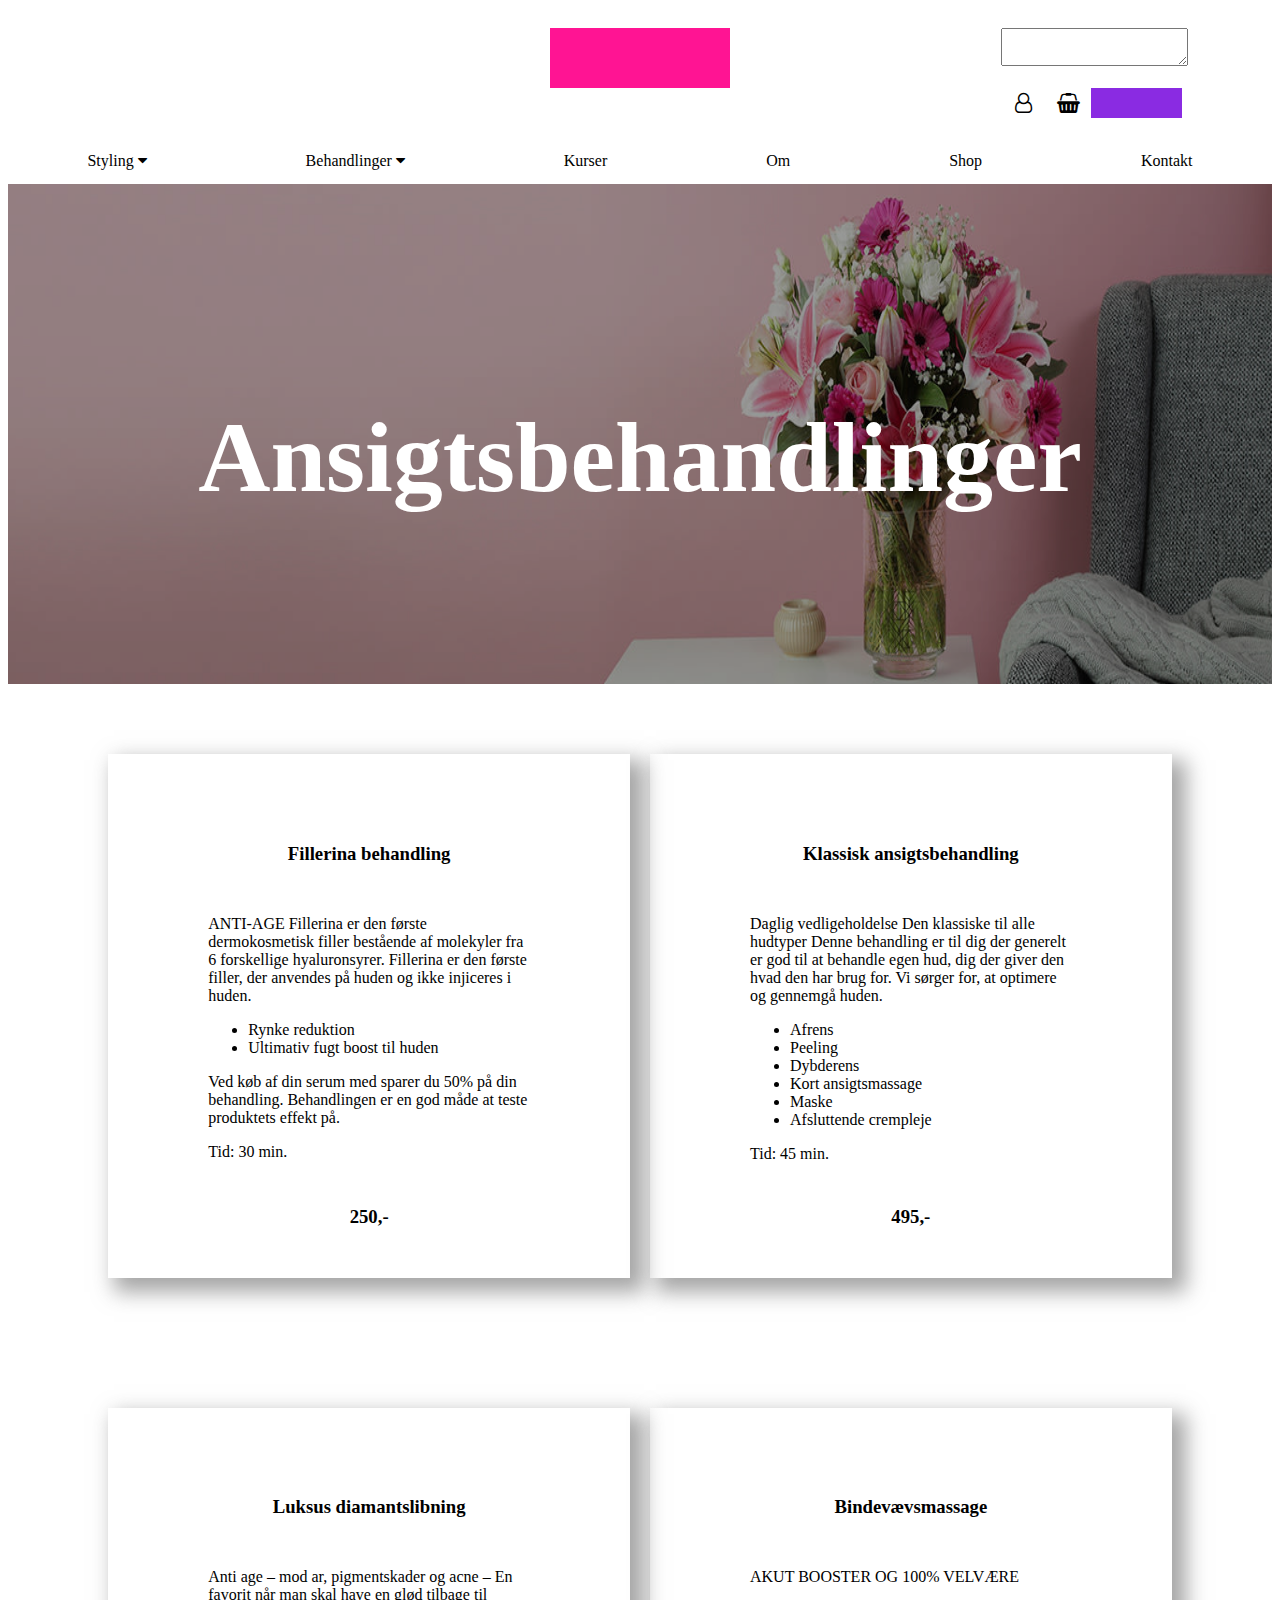
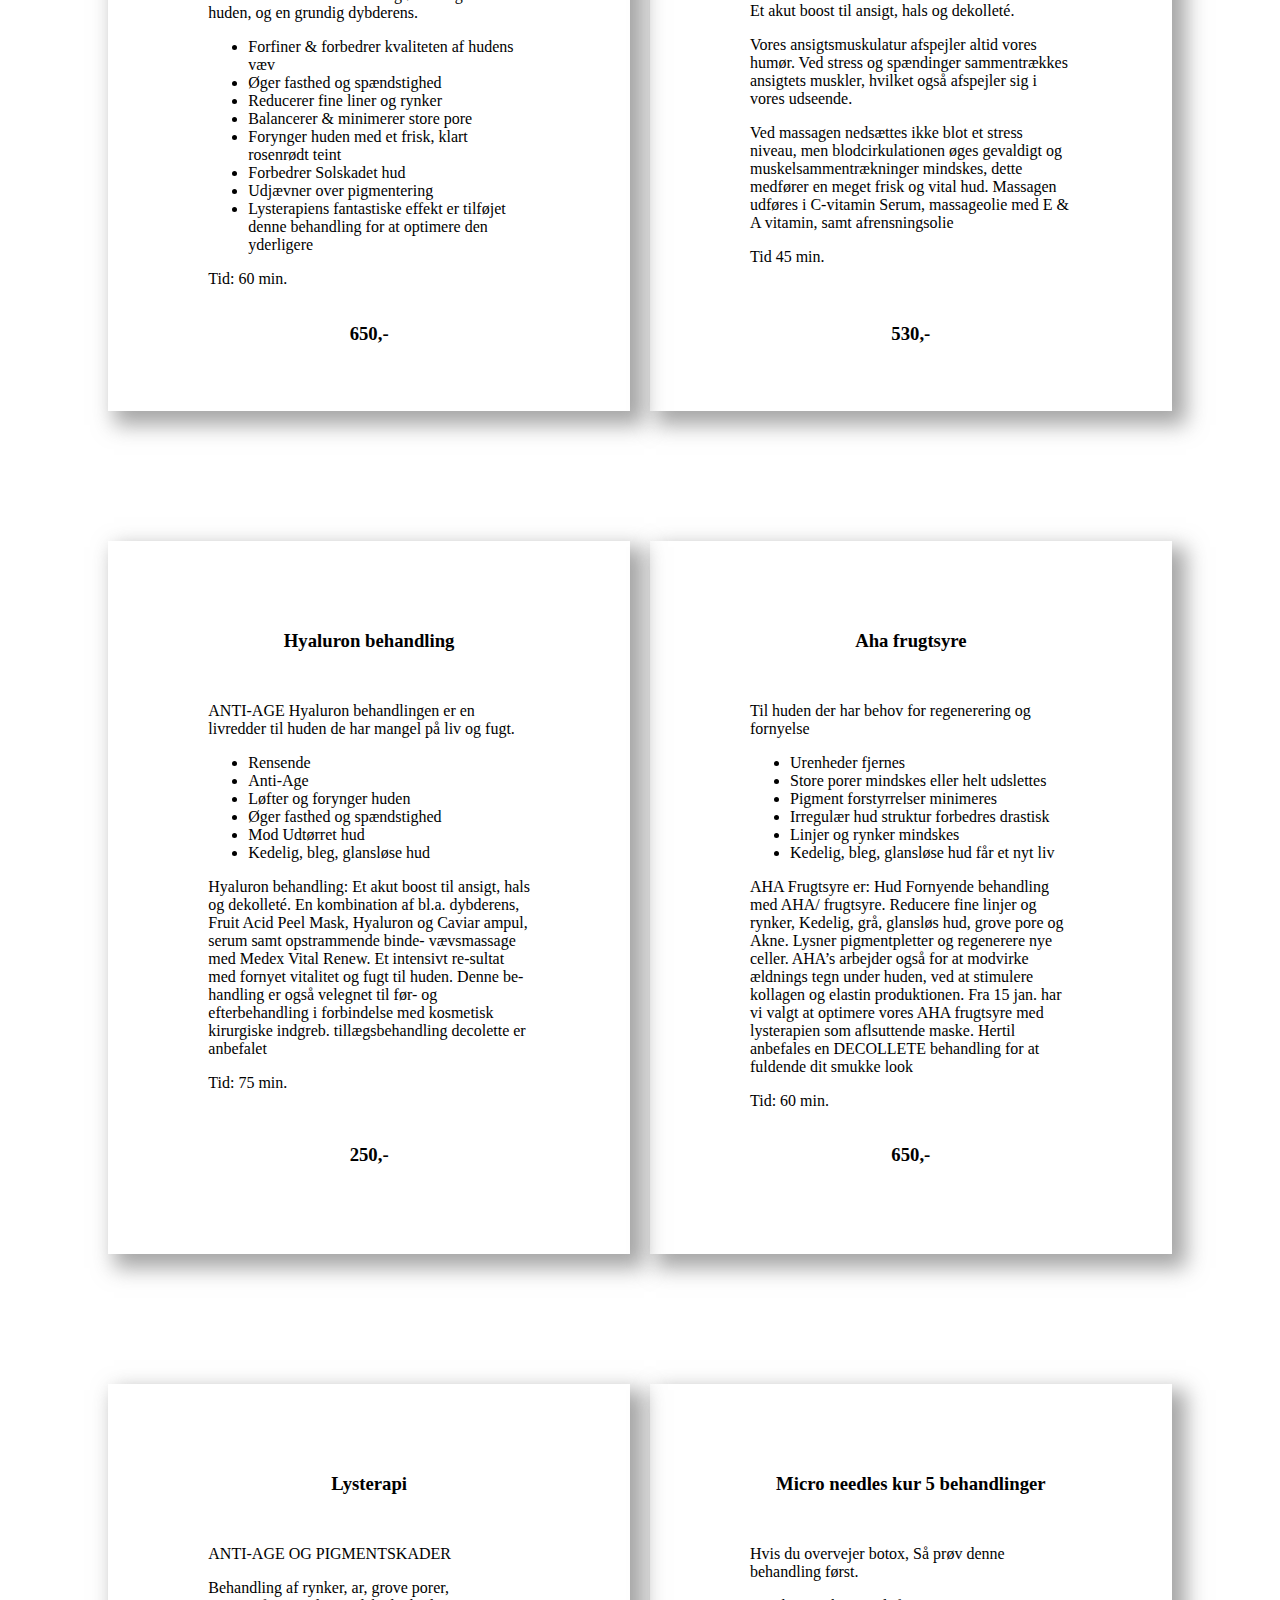
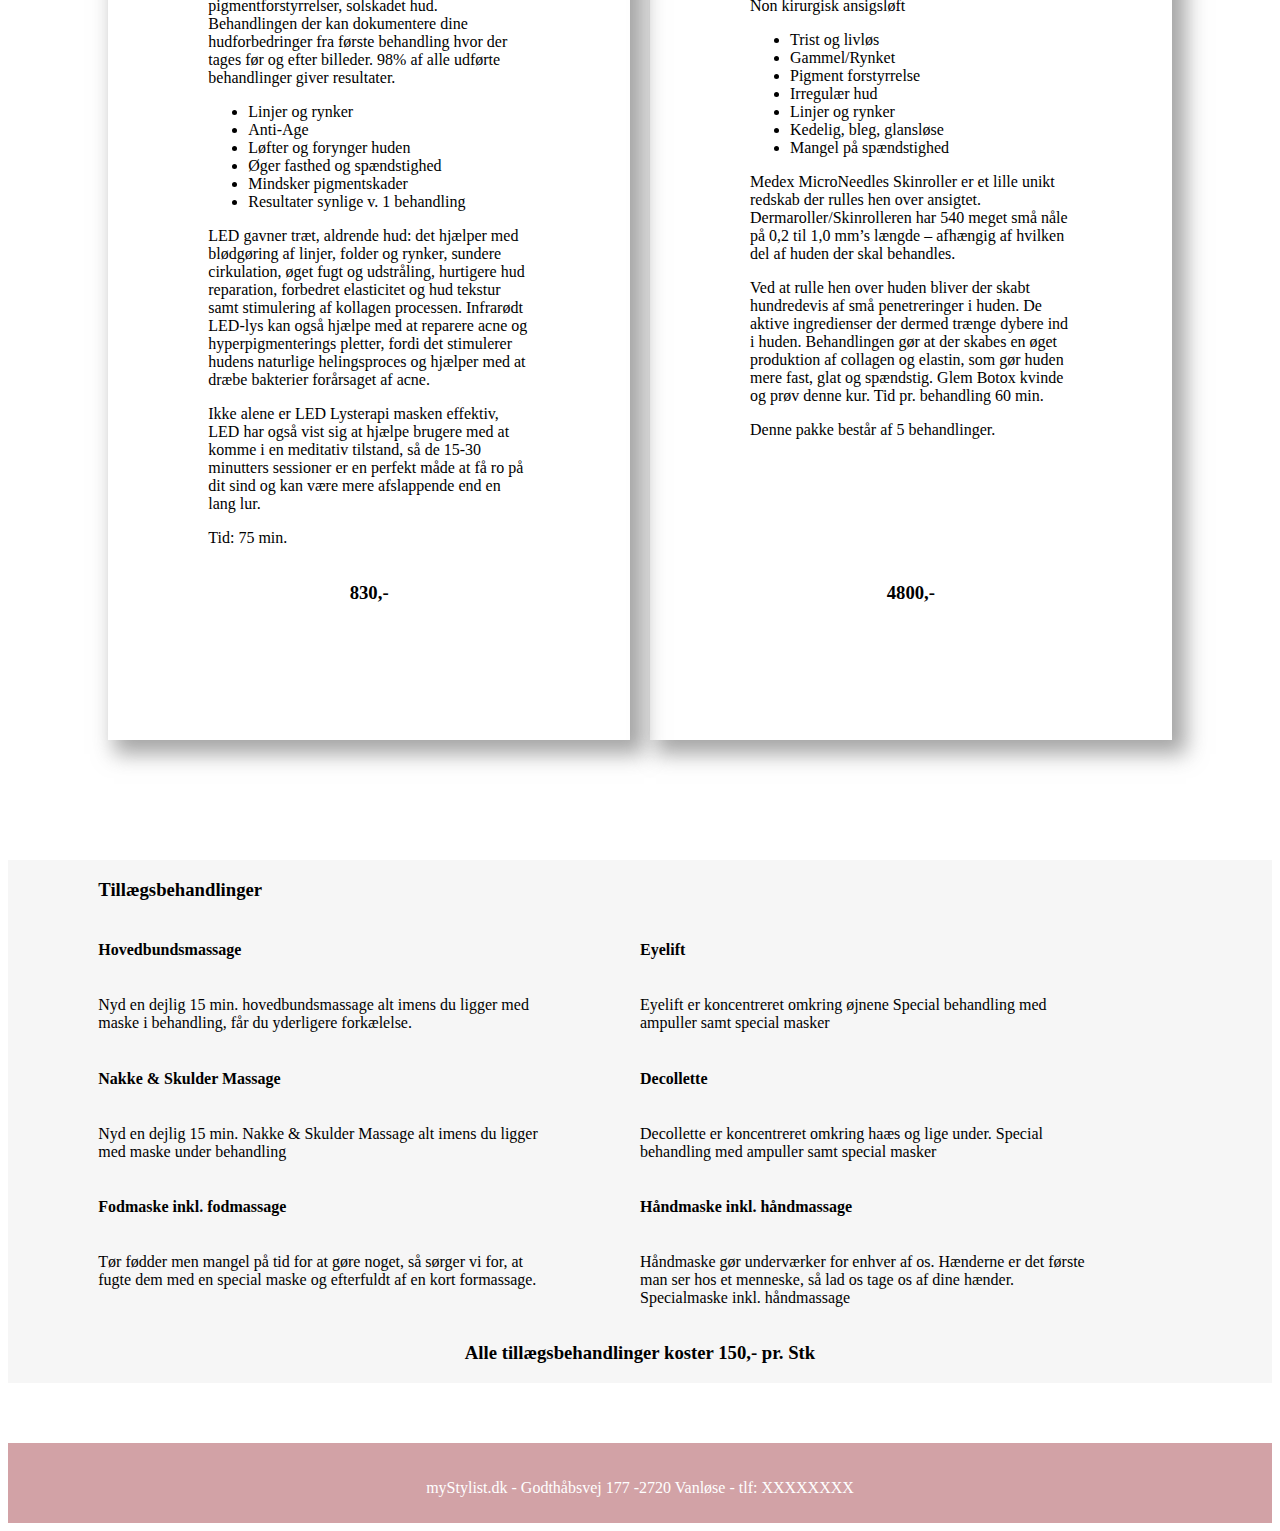
==== ansigtsbehandlinger.html @ b9091094 "tilføjer sider" ====
<!doctype html>
<html>
<head>
<meta charset="UTF-8">
 <meta name="robots" content="noindex nofollow" />
<title>Ansigtsbehandlinger</title>
<link href="styles.css" rel="stylesheet" type="text/css">
<link rel="stylesheet" href="https://cdnjs.cloudflare.com/ajax/libs/font-awesome/4.7.0/css/font-awesome.min.css">
</head>
<body>
<header>
  <section class="logo"> </section>
  <section class="search">
    <textarea> </textarea>
  </section>
  <section class="head-icons">
    <a href="#" class="bruger"> <i class="fa fa-user-o" aria-hidden="true"></i></a>
    <a href="#" class="kurv"><i class="fa fa-shopping-basket" aria-hidden="true"></i> </a>
  </section>
  <section class="book"> </section>
</header>
<nav>
	
  <div class="styling-drop">
    <button class="dropknap1" onclick="styleFunction()">Styling <i class="fa fa-caret-down"></i> </button>
    <div class="indhold" id="styleDropdown"> 
		<a href="#">Bryllupsstyling</a> 
		<a href="#">Styling af hår og makeup</a> 
	 </div>
  </div>
	
  <div class="behandling-drop">
    <button class="dropknap2" onclick="behandlingFunction()">Behandlinger <i class="fa fa-caret-down"></i> </button>
    <div class="indhold" id="behandlingDropdown">
		<a href="#">Ansigtsbehandlinger</a> 
		<a href="#">Skræddersyet hudpleje</a> 
		<a href="#">Manicure & pedicure</a>
		<a href="#">Bryn & vipper</a>
		<a href="#">Voks</a>
		<a href="#">Permanent makeup</a>
		<a href="#">Kropsbehandlinger</a>
	</div>
  </div>
	
  	<a href="#home">Kurser</a> 
	<a href="#news">Om</a> 
	<a href="#news">Shop</a> 
	<a href="#news">Kontakt</a> 

	</nav>


	

  <div class="wrapper">
    <section class=hero>
		<img class="heroimg" src="billeder/random.jpg" alt="Bryllupsbillede">
		<article class="overlay"></article>
		<aricle class="herotxt" >
			<h1> Ansigtsbehandlinger</h1>
		</aricle>
	</section>
	
	
	<section class="pakkeA">
		<article class="pakkebeskrivelser">
		<h3>Fillerina behandling</h3>
			<p>ANTI-AGE
				Fillerina er den første dermokosmetisk filler 
				bestående af molekyler fra 6 forskellige 
				hyaluronsyrer. Fillerina er den første filler, 
				der anvendes på huden og ikke injiceres i 
				huden.
		</p>
		<ul> 

				<li>Rynke reduktion</li>
				<li>Ultimativ fugt boost til huden</li>
		</ul>
		<p>
				Ved køb af din serum med sparer du 50% på 
				din behandling. Behandlingen er en god 
				måde at teste produktets effekt på.

		</p>
		
		<p>Tid: 30 min. </p>
		</article>
		<article class="pakkepris">
			<h3>250,-</h3>
		</article>
	</section>
		<section class="pakkeB">
		<article class="pakkebeskrivelser">
				<h3>Klassisk ansigtsbehandling</h3>
				<p>Daglig vedligeholdelse
				Den klassiske til alle hudtyper
				Denne behandling er til dig der generelt er god til at behandle egen hud, dig der giver den hvad den har brug for. Vi sørger for, at optimere og gennemgå huden. 
			</p>
			<ul> 
				<li>Afrens </li>
				<li>Peeling</li>
				<li>Dybderens</li>
				<li>Kort ansigtsmassage</li>
				<li>Maske</li>
				<li>Afsluttende crempleje</li>
			</ul>
		  <p>Tid: 45 min. </p>

	  	</article>
		<article class="pakkepris">
			<h3>495,-</h3>
		</article>
	</section>
	  
	  
	 <section class="pakkeA">
		<article class="pakkebeskrivelser">
		<h3>Luksus diamantslibning</h3>
			<p>Anti age – mod ar, pigmentskader og acne – 
			En favorit når man skal have en glød tilbage 
			til huden, og en grundig dybderens. 
		</p>
			<ul> 
				<li> Forfiner & forbedrer kvaliteten af hudens 
				væv </li>
				<li>Øger fasthed og spændstighed</li>
				<li> Reducerer fine liner og rynker</li>
				<li>Balancerer & minimerer store pore</li>
				<li> Forynger huden med et frisk, klart 
				rosenrødt teint</li>
				<li>Forbedrer Solskadet hud</li>
				<li>Udjævner over pigmentering</li>
				<li> Lysterapiens fantastiske effekt er tilføjet 
					denne behandling for at optimere den 
					yderligere</li>
			</ul>

		<p>Tid: 60 min. </p>
		</article>
		<article class="pakkepris">
			<h3>650,-</h3>
		</article>
	
	  </section>
	  
		<section class="pakkeB">
		<article class="pakkebeskrivelser">
				<h3>Bindevævsmassage</h3>
				<p>AKUT BOOSTER OG 100% VELVÆRE 
				</p>
				<p>
				Et akut boost til ansigt, hals og dekolleté.
				</p>
				<p>
				Vores ansigtsmuskulatur afspejler altid vores humør. Ved stress og spændinger sammentrækkes ansigtets muskler, hvilket også afspejler sig i vores udseende.
			</p>
			<p>Ved massagen nedsættes ikke blot et stress niveau, men blodcirkulationen øges gevaldigt og muskelsammentrækninger mindskes, dette medfører en meget frisk og vital hud. Massagen udføres i C-vitamin Serum, massageolie med E & A vitamin, samt afrensningsolie
				</p>
				<p> Tid 45 min. </p>

	  	</article>
		<article class="pakkepris">
			<h3>530,-</h3>
		</article>
	</section>
	  
	  
	  
	   <section class="pakkeA">
		<article class="pakkebeskrivelser">
		<h3>Hyaluron behandling</h3>
			<p>ANTI-AGE 
Hyaluron behandlingen er en livredder til 
huden de har mangel på liv og fugt.
		</p>
			
				<ul> 
				<li>Rensende </li>
				<li>Anti-Age</li>
				<li>Løfter og forynger huden</li>
				<li>Øger fasthed og spændstighed</li>
				<li>Mod Udtørret hud</li>
				<li>Kedelig, bleg, glansløse hud</li>
			</ul>
			
			
				<p>
				Hyaluron behandling:
				Et akut boost til ansigt, hals og dekolleté. 
				En kombination af bl.a. dybderens, Fruit 
				Acid Peel Mask, Hyaluron og Caviar ampul, 
				serum samt opstrammende binde-
				vævsmassage med Medex Vital Renew. Et 
				intensivt re-sultat med fornyet vitalitet og 
				fugt til huden. Denne be-handling er også 
				velegnet til før- og efterbehandling i 
				forbindelse med kosmetisk kirurgiske 
				indgreb. tillægsbehandling decolette er 
				anbefalet</p>

		<p>Tid: 75 min. </p>
		</article>
		<article class="pakkepris">
			<h3>250,-</h3>
		</article>
	  </section>
	  
	  
	  <section class="pakkeB">
		<article class="pakkebeskrivelser">
		<h3>Aha frugtsyre</h3>
			<p>Til huden der har behov for regenerering og 
fornyelse
		</p>
			
				<ul> 
				<li> Urenheder fjernes </li>
				<li>Store porer mindskes eller helt udslettes</li>
				<li>Pigment forstyrrelser minimeres</li>
				<li>Irregulær hud struktur forbedres drastisk</li>
				<li>Linjer og rynker mindskes</li>
				<li>Kedelig, bleg, glansløse hud får et nyt liv</li>
			</ul>
			
			
				<p>
				AHA Frugtsyre er:
				Hud Fornyende behandling med AHA/
				frugtsyre. Reducere fine linjer og rynker, 
				Kedelig, grå, glansløs hud, grove pore og 
				Akne. Lysner pigmentpletter og regenerere 
				nye celler. AHA’s arbejder også for at 
				modvirke ældnings tegn under huden, ved at 
				stimulere kollagen og elastin produktionen. 
				Fra 15 jan. har vi valgt at optimere vores 
				AHA frugtsyre med lysterapien som 
				aflsuttende maske.
				Hertil anbefales en DECOLLETE 
				behandling for at fuldende dit smukke look</p>

		<p>Tid: 60 min. </p>
		</article>
		<article class="pakkepris">
			<h3>650,-</h3>
		</article>
	  </section>
	
		  
	  
	   <section class="pakkeA">
		<article class="pakkebeskrivelser">
		<h3>Lysterapi</h3>
			<p>ANTI-AGE OG PIGMENTSKADER</p>
			<p>
			
				Behandling af rynker, ar, grove porer, 
				pigmentforstyrrelser, solskadet hud. 
				Behandlingen der kan dokumentere dine 
				hudforbedringer fra første behandling hvor 
				der tages før og efter billeder.
				98% af alle udførte behandlinger giver 
				resultater.
						</p>
			
				<ul> 
				<li>Linjer og rynker </li>
				<li>Anti-Age</li>
				<li>Løfter og forynger huden</li>
				<li>Øger fasthed og spændstighed</li>
				<li>Mindsker pigmentskader</li>
				<li>Resultater synlige v. 1 behandling</li>
			</ul>
			
			
				<p>

				LED gavner træt, aldrende hud: det hjælper 
				med blødgøring af linjer, folder
				og rynker, sundere cirkulation, øget fugt og 
				udstråling, hurtigere hud
				reparation, forbedret elasticitet og hud 
				tekstur samt stimulering af kollagen
				processen. Infrarødt LED-lys kan også 
				hjælpe med at reparere acne og
				hyperpigmenterings pletter, fordi det 
				stimulerer hudens naturlige helingsproces
				og hjælper med at dræbe bakterier 
				forårsaget af acne.</p>
			
				<p>
				Ikke alene er LED Lysterapi masken 
				effektiv, LED har 
				også vist sig at hjælpe brugere med at
				komme i en meditativ tilstand, så de 15-30 
				minutters sessioner er en perfekt
				måde at få ro på dit sind og kan være mere 
				afslappende end en lang lur.
								</p>

		<p>Tid: 75 min. </p>
		</article>
		<article class="pakkepris">
			<h3>830,-</h3>
		</article>
	  </section>
	  
	  
	  <section class="pakkeB">
		<article class="pakkebeskrivelser">
		<h3>Micro needles kur 5 behandlinger</h3>
			<p>Hvis du overvejer botox, Så prøv denne behandling først. </p>
			<p>Non kirurgisk ansigsløft
		</p>
			
				<ul> 
				<li> Trist og livløs</li>
				<li>Gammel/Rynket</li>
				<li>Pigment forstyrrelse</li>
				<li>Irregulær hud</li>
				<li>Linjer og rynker</li>
				<li>Kedelig, bleg, glansløse</li>
				<li>Mangel på spændstighed</li>
			</ul>
			
			
				<p>
				Medex MicroNeedles Skinroller er et lille 
				unikt redskab der rulles hen over ansigtet. 
				Dermaroller/Skinrolleren har 540 meget 
				små nåle på 0,2 til 1,0 mm’s længde – 
				afhængig af hvilken del af huden der skal 
				behandles.</p>
			
			<p>
				Ved at rulle hen over huden bliver der skabt 
				hundredevis af små penetreringer i huden. 
				De aktive ingredienser der dermed trænge 
				dybere ind i huden. Behandlingen gør at der 
				skabes en øget produktion af collagen og 
				elastin, som gør huden mere fast, glat og 
				spændstig. Glem Botox kvinde og prøv 
				denne kur. Tid pr. behandling 60 min.

				 </p>

			<p>Denne pakke består af 5 behandlinger. </p>
			</article>
			<article class="pakkepris">
				<h3>4800,-</h3>
			</article>
		  </section>

	 
	  
	  
	  <section class="priser">
    	<h3 class="rakke1">Tillægsbehandlinger</h3>
    	  
    	<h4 class="rakke1">Hovedbundsmassage</h4> 
     	<h4 class="rakke3">Eyelift</h4> 
		
     	<p class="rakke1">Nyd en dejlig 15 min. hovedbundsmassage alt imens du ligger med maske i behandling, får du yderligere forkælelse.</p>    
    	<p class="rakke3">Eyelift er koncentreret omkring øjnene Special behandling med ampuller samt special masker</p> 
		<h4 class="rakke1">Nakke & Skulder Massage</h4> 
		<h4 class="rakke3">Decollette</h4> 
		
		<p class="rakke1">Nyd en dejlig 15 min. Nakke & Skulder Massage alt imens du ligger med maske under behandling</p> 
		<p class="rakke3">Decollette er koncentreret omkring haæs og lige under. Special behandling med ampuller samt special masker</p> 
		<h4 class="rakke1">Fodmaske inkl. fodmassage</h4> 
		<h4 class="rakke3">Håndmaske inkl. håndmassage</h4> 
		 	  <p class="rakke1">Tør fødder men mangel på tid for at gøre noget, så sørger vi for, at fugte dem med en special maske og efterfuldt af en kort formassage.</p> 
		  <p class="rakke3">Håndmaske gør underværker for enhver af os. Hænderne er det første man ser hos et menneske, så lad os tage os af dine hænder. Specialmaske inkl. håndmassage</p> 
		  
		  <h3 class="info">Alle tillægsbehandlinger koster 150,- pr. Stk </h3>
		
	  </section>
	  
	  
	
	</div>
<footer>
  <p> myStylist.dk - Godthåbsvej 177 -2720 Vanløse - tlf: XXXXXXXX</p>
</footer>
<script type="text/javascript" src="script.js"></script>
</body>
</html>
---- styles.css ----
@charset "UTF-8";
/* CSS Document */

* {
	font-family:Baskerville, "Palatino Linotype", Palatino, "Century Schoolbook L", "Times New Roman", "serif"
}

header {
	display: grid;
	grid-template-columns: repeat(14, [col-start] 1fr);
	padding-bottom: 20px;
	padding-top: 20px;
}

.logo {
	background-color: deeppink;
	height: 60px;
	grid-column: 7 / span 2;
}
.search {
	grid-column: 12 / span 2;
}

.search textarea {
	width:100%
}

.head-icons {
	grid-column: 12 / span 1;
	display: grid;
	grid-template-columns: repeat(2, [col-start] 1fr);
	align-items: center;
}

.bruger {
	font-size: 20px;
	text-align: center;
	grid-column: col-start / span 1;
	color: black;
	

}
.kurv {
	
	font-size: 20px;
	text-align: center;
	grid-column: 2 / span 1;
	color: black;
}

.book {
	background-color: blueviolet;
	height: 30px;
	grid-column: 13 / span 1;
}







* {font-family:Baskerville, "Palatino Linotype", Palatino, "Century Schoolbook L", "Times New Roman", "serif"}

nav {
  overflow: hidden;
  display:flex;
  justify-content: space-around;
}

nav a {
  float: left;
  font-size: 16px;
  color: black;
  text-align: center;
  padding: 14px 16px;
  text-decoration: none;
}

.styling-drop, .behandling-drop {
  float: left;
  overflow: hidden;
}

.styling-drop .dropknap1, .behandling-drop .dropknap2 {
  cursor: pointer;
  font-size: 16px;  
  border: none;
  outline: none;
  color: black;
  padding: 14px 16px;
  background-color: white;
  margin: 0;
}

nav a:hover, .styling-drop:hover .dropknap1, .dropknap1:focus, .behandling-drop:hover .dropknap2, .dropknap2:focus {
  background-color: #D2A2A6;
}

.indhold  {
  display: none;
  position: absolute;
  background-color: #f9f9f9;
  min-width: 160px;
  box-shadow: 0px 8px 16px 0px rgba(0,0,0,0.2);
  z-index: 1;
}

.indhold a {
  float: none;
  color: black;
  padding: 12px 16px;
  text-decoration: none;
  display: block;
  text-align: left;
}

.indhold a:hover, {
  background-color: #D2A2A6;
}

.visboks {
  display: block;
}









footer {
	text-align: center;
	color: white;
	background-color: #D2A2A6;
	height: 60px;
	padding-top:20px;
}




.wrapper {
	display: grid;
	grid-template-columns: repeat(14, [col-start] 1fr);
	
}
.hero {
	background-color: darkmagenta;
	height: 500px;
	grid-column: col-start / span 14;
}


.kurserknap {
	text-decoration: none;
	color:white;
	background-color:rgba(255,255,255,0.40);
	border-radius: 40px;
	padding: 10px;
	font-size: 20px;

}

.covidbox {
	background-color: #F6F6F6;
	grid-column: col-start / span 7;
	display: grid;
	grid-template-columns: repeat(7, [col-start] 1fr);
	padding-bottom: 50px;
}
.covidbox h2 {
text-align: center;
grid-column: 2 / span 5;
}

.covidbox p {
text-align: center;
grid-column: 2 / span 5;
}

.covidbillede {
	background-color: darkmagenta;
	height: 550px;
	grid-column: 2 / span 5;
	
	
}

.volkommenbox {
	background-color: #F6F6F6;
	grid-column: 8 / span 7;
	display: grid;
	grid-template-columns: repeat(7, [col-start] 1fr);
	padding-bottom: 50px;
}
.volkommenbox h2 {
text-align: center;
grid-column: 2 / span 5;
}

.volkommenbox p {
text-align: center;
grid-column: 2 / span 5;
}

.volkommenbillede {
	background-color: darkmagenta;
	height: 550px;
	grid-column: 2 / span 5;
	
	
}

.reviews{
	
	grid-column: col-start / span 14;
	display: grid;
	grid-template-columns: repeat(14, [col-start] 1fr);
	padding-bottom: 50px;
	text-align: center;
}
.reviews h2 {
	text-align: center;
	grid-column: col-start / span 14;
}

.review-1 {
	grid-column: 2 / span 3;
	padding-left: 40px;
	padding-right: 40px;
	background-color: #F6F6F6;
	margin: 3px;
}
.review-2 {
	grid-column: 5 / span 3;
	padding-left: 40px;
	padding-right: 40px;
	background-color: #F6F6F6;
	margin: 3px;
}.review-3 {
	grid-column: 8 / span 3;
	padding-left: 40px;
	padding-right: 40px;
	background-color: #F6F6F6;
	margin: 3px;
}.review-4 {
	grid-column: 11 / span 3;
	padding-left: 40px;
	padding-right: 40px;
	background-color: #F6F6F6;
	margin: 3px;
}





/* bryllup------------------------------------------- */

.hero {
  position: relative;
  text-align: center;
  color: white;
}

.heroimg {
	width: 100%;
	height: 500px;
}

.herotxt {
  position: absolute;
  top: 50%;
  left: 50%;
  transform: translate(-50%, -50%);
	font-size: 50px;
}

.herotxt h1 {
	margin-bottom: 20px;
}

.overlay {
	background-color: black;
	position: absolute;
	height: 500px;
	width: 100%;
	 top: 50%;
  left: 50%;
  transform: translate(-50%, -50%);
	opacity: 40%;
	
}

.pakke1 ul, .pakke2 ul, .pakke3 ul {
	list-style: none;
	padding-left:0px;;
}


.uncheck {
	opacity: 40%;
}

.pakke1 h3, .pakke2 h3, .pakke3 h3 {
	text-align: center;
}

.pakke1, .pakke2, .pakke3 {
	margin: 70px 10px 60px 10px;
	box-shadow: 10px 10px 20px 4px rgba(112,112,112,0.63);
	padding: 20px 40px 60px 40px;
}

.pakke1 {
	grid-column: 2 / span 4;
	
}
.pakke2 {
	grid-column: 6 / span 4;
	
}

.pakke3 {
	grid-column: 10 / span 4;
	
}

.info {
	grid-column: col-start / span 14;
	text-align: center;
}

.priser {
	grid-column: col-start / span 14;
	display: grid;
	grid-template-columns: repeat(14, [col-start] 1fr);
	background-color: #F6F6F6;
	margin: 60px 0 60px 0 ;
	
}

.rakke1 {
	grid-column: 2 / span 5;
}
.rakke2 {
	grid-column: 7 / span 1;
}

.rakke3 {
	grid-column: 8 / span 5;
}
.rakke4 {
	grid-column: 13 / span 1;
}

.prisinfo {
	text-align: center;
}


.pakkeA {
	grid-column: 2 / span 6;}

.pakkeA, .pakkeB{ 
	
	padding: 70px 100px 0px 100px;
	box-shadow: 10px 10px 20px 4px rgba(112,112,112,0.63);
	margin: 70px 10px 60px 10px;
	display: grid;
	grid-template-rows: 4fr 1fr;
}

.pakkeB {
	grid-column: 8 / span 6;
	
}

.pakkeA h3, .pakkeB h3 {
	
	text-align: center;
	margin-bottom: 50px;
}

.pakkebeskrivelser {
	grid-column: row-start / span 1;
}

.pakkepris {
	grid-column: 2/ span 1;
}


#manioverskrift, #pedioverskrift, #klipoverskrift, #brynoverskrift, #voksoverskrift {
	grid-column: 2/ span 6;
	
}

/* manicure og pedicure ------------------------------------------------------*/




.manisek1 {
	grid-column: 2/ span 6;
	display: grid;
	grid-template-columns: 8fr 2fr;
		grid-template-rows: repeat(6, [row-start] minmax(min-content, max-content));
	margin: 20px 20px 20px 0px;
	
}

.manisek2 {
	grid-column: 8/ span 6;
	display: grid;
	grid-template-columns: 8fr 2fr;
	grid-template-rows: repeat(8, [row-start] minmax(min-content, max-content));
	margin: 20px 0px 20px 20px;
	
}



	#maninavn1, #maninavn2, #maninavn3, #manibeskrivelse1, #manibeskrivelse2, #manibeskrivelse3, 	#maninavn4, #maninavn5, #maninavn6, #maninavn7,#manibeskrivelse4, #manibeskrivelse5, #manibeskrivelse6, #manibeskrivelse7   {
	grid-column:1/ span 1;

}

	#manipris1, #manipris2, #manipris3, #manipris4, #manipris5, #manipris6, #manipris7 {
	grid-column: 2/ span 1;
	text-align: center;

}

#manipris1  {
	
	grid-row: 1/ span 1;
}

#manipris2 {
	
	grid-row: 3/ span 1;
}

#manipris3{
	
	grid-row: 5/ span 1;
}


#manipris4 {
	
	grid-row: row-start/ span 1;
}


#manipris5 {
	
	grid-row: 3/ span 1;
}


#manipris6{
	
	grid-row: 5/ span 1;
}


#manipris7{
	
	grid-row: 7/ span 1;
}


.pedisek1 {
	grid-column: 2/ span 6;
	display: grid;
	grid-template-columns: 8fr 2fr;
		grid-template-rows: repeat(5, [row-start] minmax(min-content, max-content));
	margin: 20px 20px 20px 0px;
	
}

.pedisek2 {
	grid-column: 8/ span 6;
	display: grid;
	grid-template-columns: 8fr 2fr;
	grid-template-rows: repeat(5, [row-start] minmax(min-content, max-content));
	margin: 20px 0px 20px 20px;
	
}


	#pedinavn1, #pedinavn2, #pedinavn3, #pedibeskrivelse1, #pedibeskrivelse3, #pedinavn4, #pedinavn5, #pedinavn6, #pedibeskrivelse5, #pedibeskrivelse6  {
	grid-column: 1/ span 1;

}

	#pedipris1, #pedipris2, #pedipris3,#pedipris4, #pedipris5, #pedipris6, #pedipris7 {
	grid-column: 2/ span 1;
	text-align: center;

}

#pedipris1  {
	
	grid-row: 1/ span 1;
}

#pedipris2 {
	
	grid-row: 3/ span 1;
}

#pedipris3{
	
	grid-row: 4/ span 1;
}


#pedipris4 {
	
	grid-row: 1/ span 1;
}


#pedipris5 {
	
	grid-row: 2/ span 1;
}


#pedipris6{
	
	grid-row: 4/ span 1;
}


.klipsek1 {
	grid-column: 2/ span 6;
	display: grid;
	grid-template-columns: 8fr 2fr;
		grid-template-rows: repeat(2, [row-start] minmax(min-content, max-content));
	margin: 20px 20px 20px 0px;
	
}

.klipsek2 {
	grid-column: 8/ span 6;
	display: grid;
	grid-template-columns: 8fr 2fr;
	grid-template-rows: repeat(1, [row-start] minmax(min-content, max-content));
	margin: 20px 0px 20px 20px;
	
}

	#klipnavn1, #klipnavn2, #klipnavn3 {
	grid-column: 1/ span 1;

}

	#klippris1, #klippris2, #klippris3 {
	grid-column: 2/ span 1;
	text-align: center;

}

#klippris1 {
	grid-row: row-start/ span 1;
}


/* bryn og vipper ------------------------------------------------------ */


.brynsek1 {
	grid-column: 2/ span 6;
	display: grid;
	grid-template-columns: 8fr 2fr;
		grid-template-rows: repeat(6, [row-start] minmax(min-content, max-content));
	margin: 20px 20px 20px 0px;
	
}

.brynsek2 {
	grid-column: 8/ span 6;
	display: grid;
	grid-template-columns: 8fr 2fr;
	grid-template-rows: repeat(6, [row-start] minmax(min-content, max-content));
	margin: 20px 0px 20px 20px;	
}

	#brynnavn1, #brynnavn2, #brynnavn3, #brynnavn4, #brynnavn5, #brynnavn6, #brynnavn7, #brynnavn8, #brynbeskrivelse6, #brynbeskrivelse7, #brynbeskrivelse8 {
	grid-column: 1/ span 1;

}

	#brynpris1, #brynpris2, #brynpris3, #brynpris4, #brynpris5, #brynpris6, #brynpris7, #brynpris8  {
	grid-column: 2/ span 1;
	text-align: center;

}

#brynpris1, #brynpris6 {
	grid-row: row-start/ span 1;
}

#brynpris2 {
	grid-row: 2/ span 1;
}
#brynpris3, #brynpris7{
	grid-row: 3/ span 1;
}
#brynpris4 {
	grid-row: 4/ span 1;
}
#brynpris5, #brynpris8 {
	grid-row: 5/ span 1;
}



.vokssek1 {
	grid-column: 2/ span 6;
	display: grid;
	grid-template-columns: 8fr 2fr;
		grid-template-rows: repeat(10, [row-start] minmax(min-content, max-content));
	margin: 20px 20px 20px 0px;
	
}

.vokssek2 {
	grid-column: 8/ span 6;
	display: grid;
	grid-template-columns: 8fr 2fr;
	grid-template-rows: repeat(9, [row-start] minmax(min-content, max-content));
	margin: 20px 0px 20px 20px;	
}

	#voksnavn1, #voksnavn2, #voksnavn3, #voksnavn4, #voksnavn5, #voksnavn6, #voksnavn7, #voksnavn8, #voksnavn9, #voksnavn10, #voksnavn11, #voksnavn12, #voksnavn13, #voksnavn14, #voksnavn15, #voksnavn16, #voksnavn17, #voksnavn18, #voksnavn19 {
	grid-column: 1/ span 1;

}

	#vokspris1, #vokspris2, #vokspris3, #vokspris4, #vokspris5, #vokspris6, #vokspris7, #vokspris8, #vokspris9, #vokspris10, #vokspris11, #vokspris12, #vokspris13, #vokspris14, #vokspris15, #vokspris16, #vokspris17, #vokspris18, #vokspris19  {
	grid-column: 2/ span 1;
	text-align: center;

}


#vokspris1, #vokspris11 {
	grid-row: 1/ span 1;
}

#vokspris2, #vokspris12 {
	grid-row: 2/ span 1;
}
#vokspris3, #vokspris13 {
	grid-row: 3/ span 1;
}
#vokspris4, #vokspris14 {
	grid-row: 4/ span 1;
}
#vokspris5, #vokspris15 {
	grid-row: 5/ span 1;
}
#vokspris6, #vokspris16 {
	grid-row: 6/ span 1;
}
#vokspris7, #vokspris17 {
	grid-row: 7/ span 1;
}
#vokspris8, #vokspris18 {
	grid-row: 8/ span 1;
}
#vokspris9, #vokspris19 {
	grid-row: 9/ span 1;
}
#vokspris10 {
	grid-row: 10/ span 1;
}
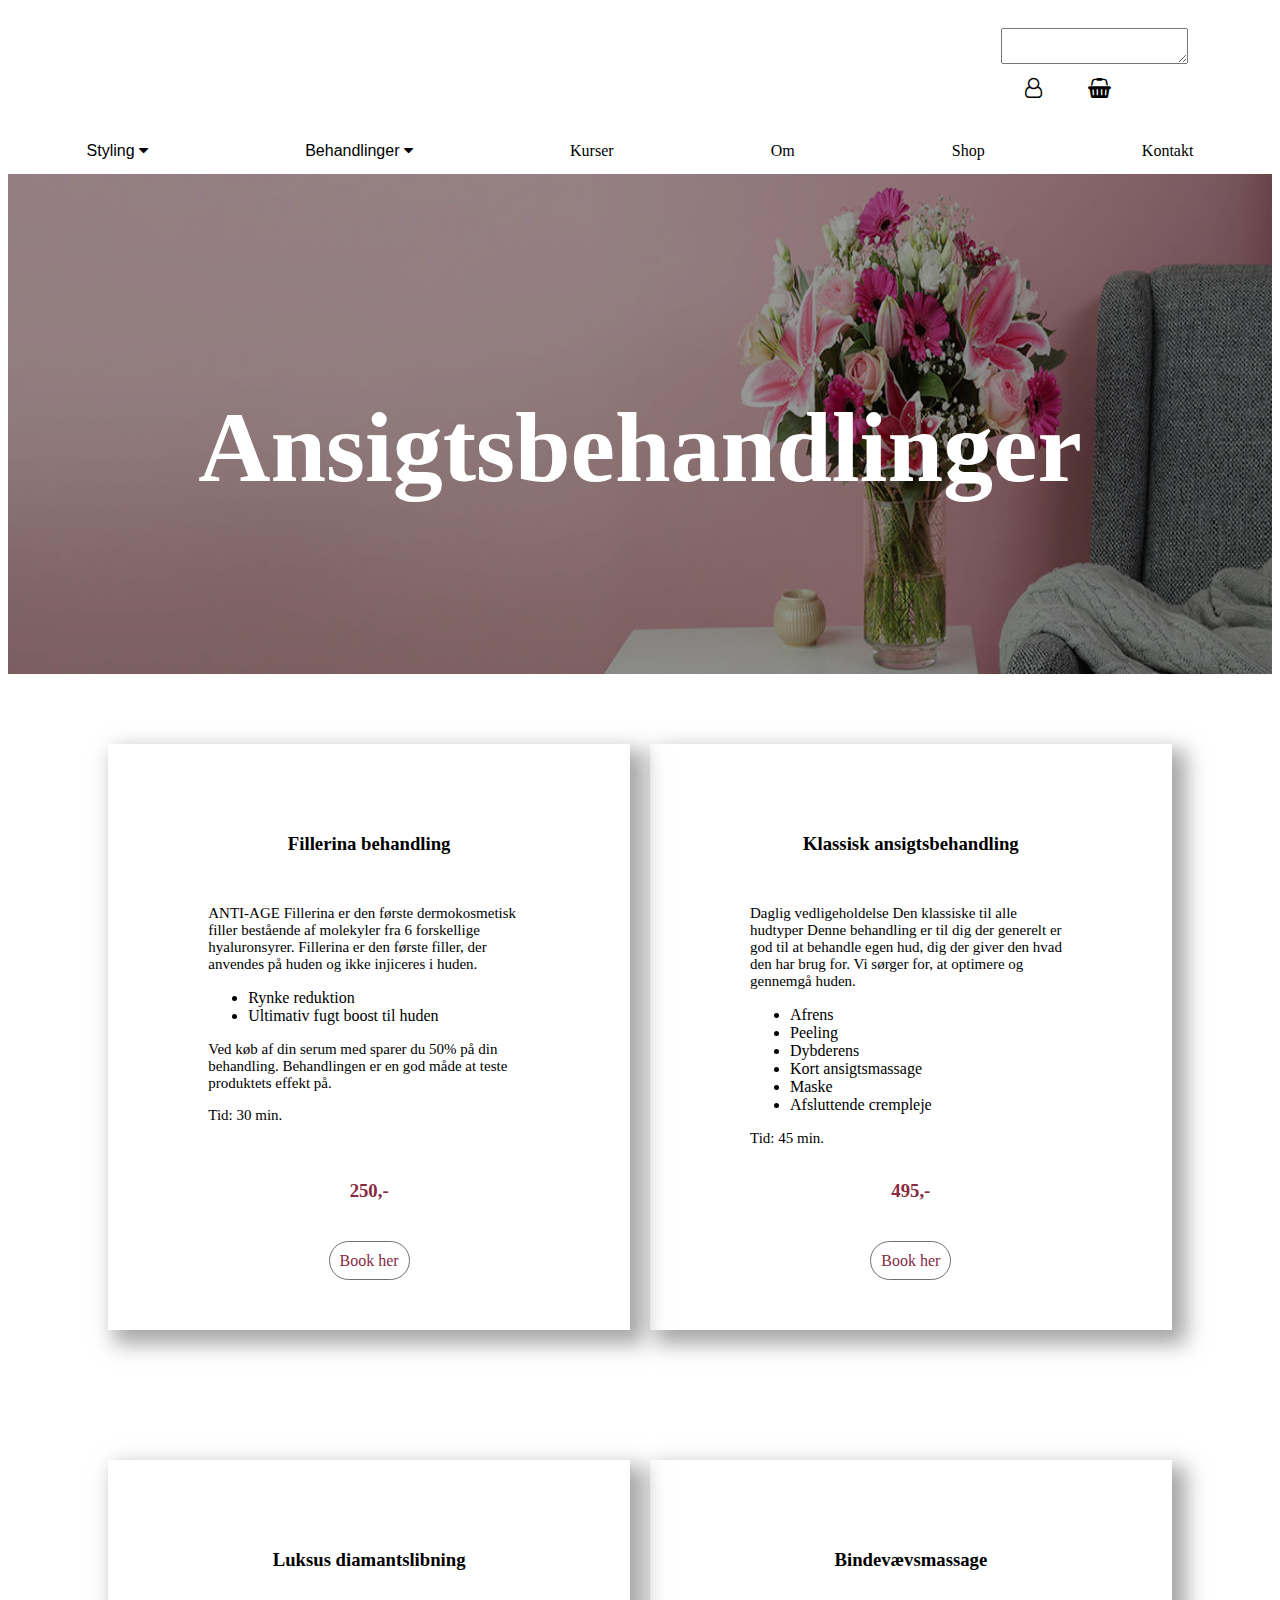
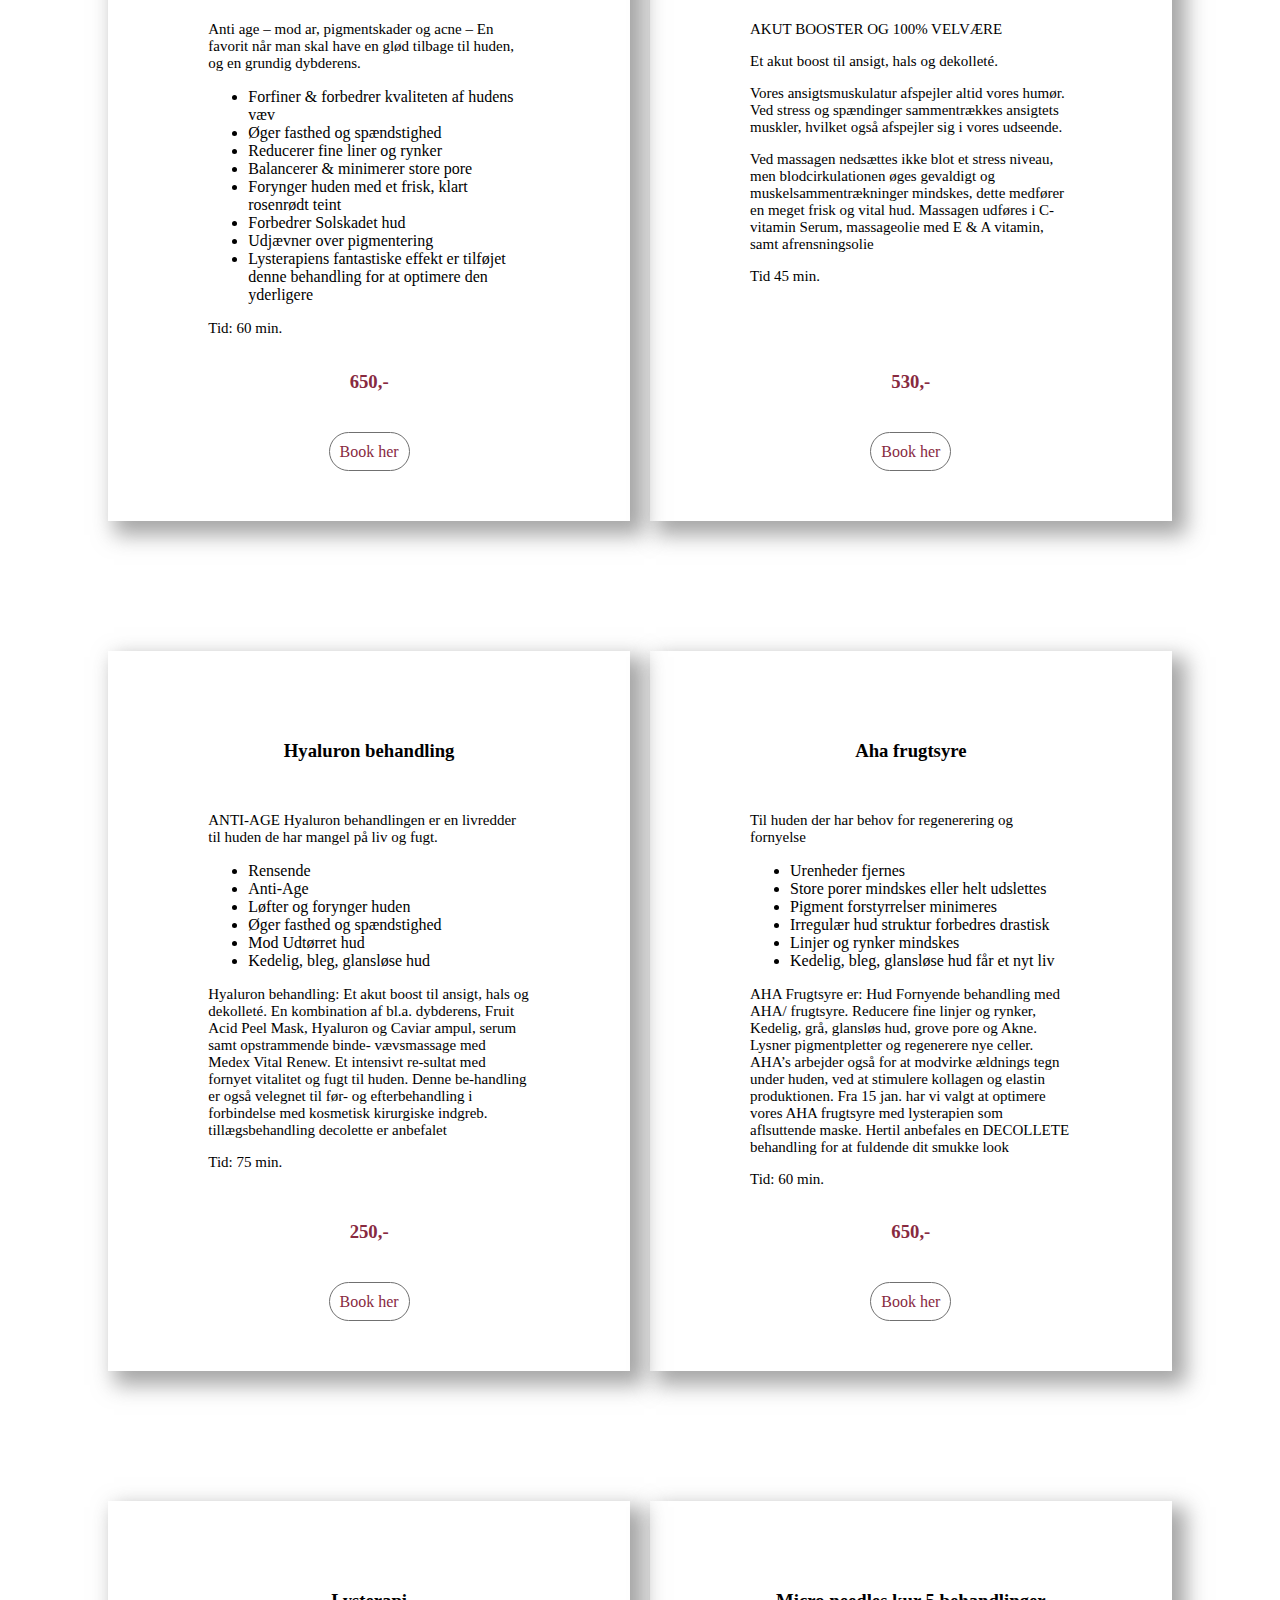
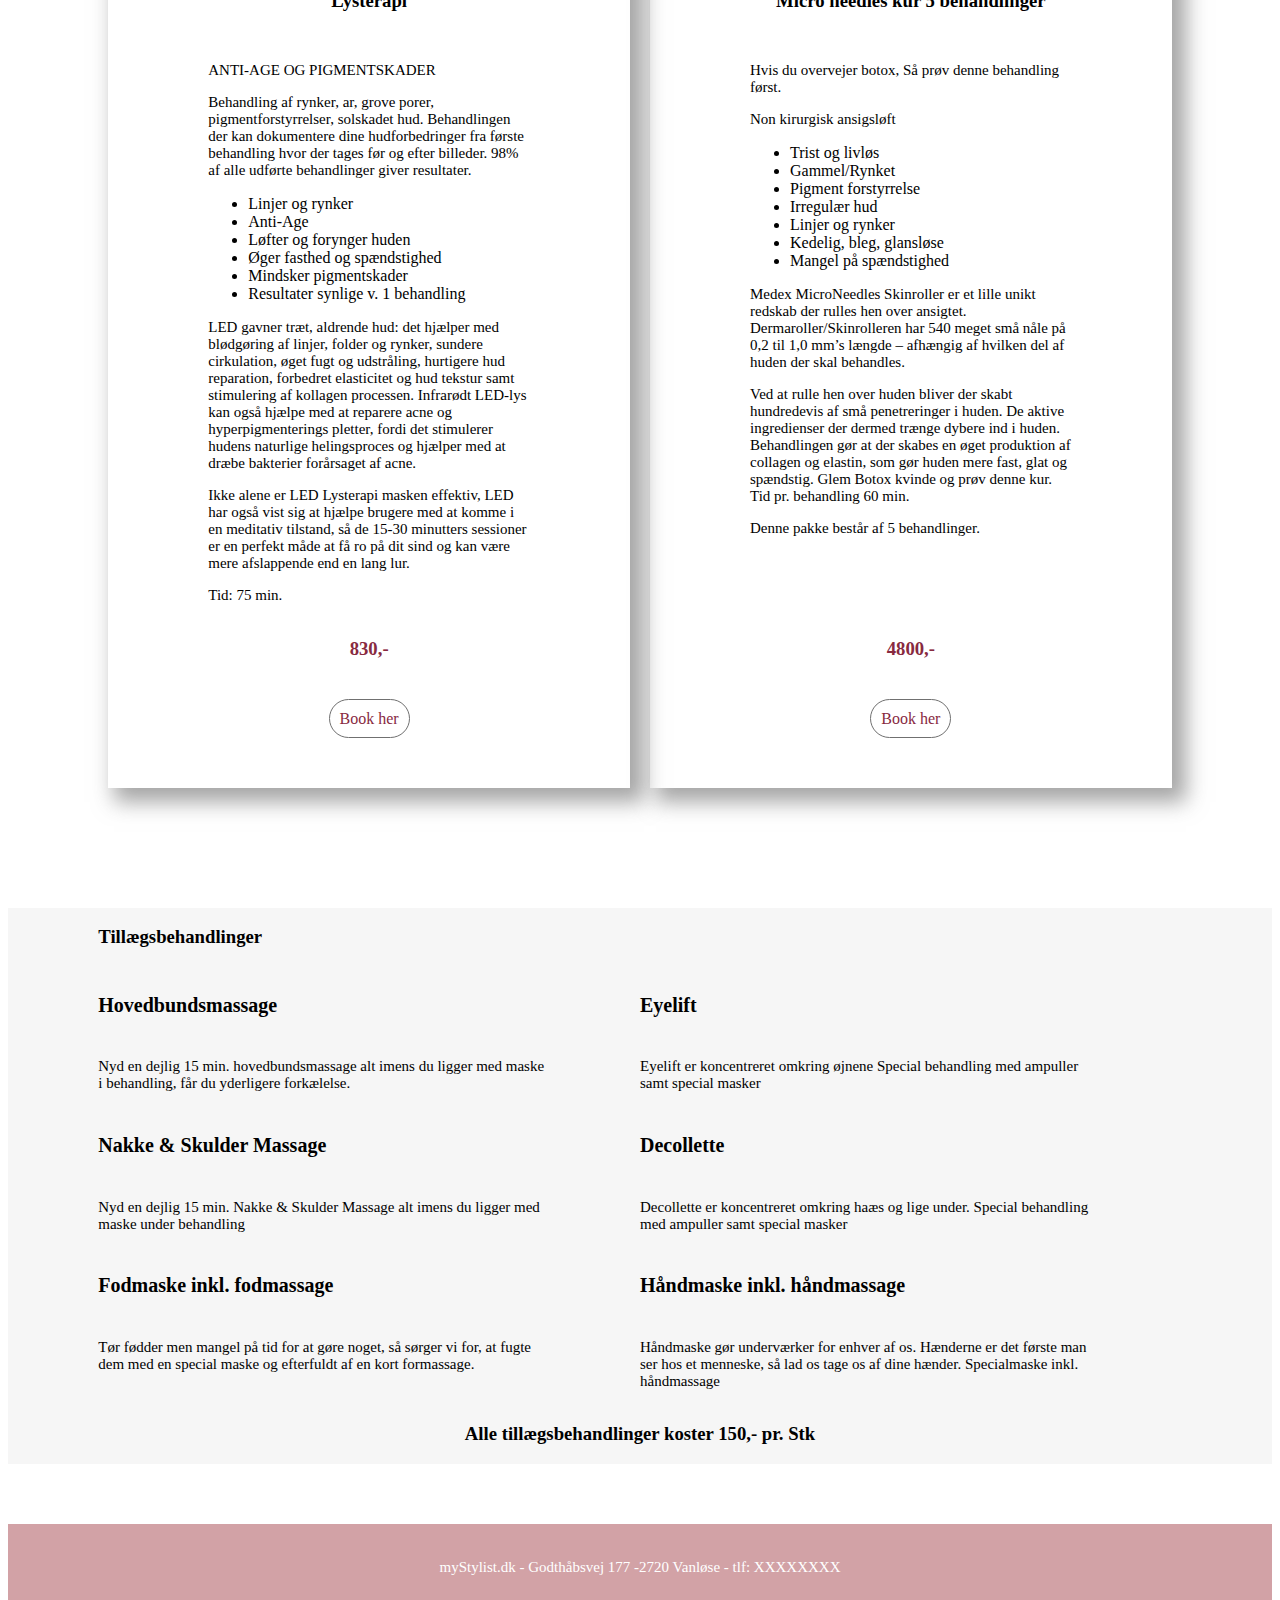
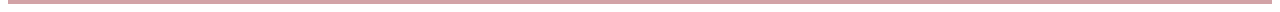
==== commit 86ff2e87: "tilføjer sidste sider" ====
--- a/ansigtsbehandlinger.html
+++ b/ansigtsbehandlinger.html
@@ -19,33 +19,36 @@
   </section>
   <section class="book"> </section>
 </header>
-<nav>
+
+	
+	
+		<nav>
 	
   <div class="styling-drop">
     <button class="dropknap1" onclick="styleFunction()">Styling <i class="fa fa-caret-down"></i> </button>
     <div class="indhold" id="styleDropdown"> 
-		<a href="#">Bryllupsstyling</a> 
-		<a href="#">Styling af hår og makeup</a> 
+		<a href="bryllup.html">Bryllupsstyling</a> 
+		<a href="styling-har.html">Styling af hår og makeup</a> 
 	 </div>
   </div>
 	
   <div class="behandling-drop">
     <button class="dropknap2" onclick="behandlingFunction()">Behandlinger <i class="fa fa-caret-down"></i> </button>
     <div class="indhold" id="behandlingDropdown">
-		<a href="#">Ansigtsbehandlinger</a> 
-		<a href="#">Skræddersyet hudpleje</a> 
-		<a href="#">Manicure & pedicure</a>
-		<a href="#">Bryn & vipper</a>
-		<a href="#">Voks</a>
-		<a href="#">Permanent makeup</a>
-		<a href="#">Kropsbehandlinger</a>
+		<a href="ansigtsbehandlinger.html">Ansigtsbehandlinger</a> 
+		<a href="hudpleje.html">Skræddersyet hudpleje</a> 
+		<a href="manicure.html">Manicure & pedicure</a>
+		<a href="bryn.html">Bryn & vipper</a>
+		<a href="voks.html">Voks</a>
+		<a href="permanent.html">Permanent makeup</a>
+		<a href="kropsbehandlinger.html">Kropsbehandlinger</a>
 	</div>
   </div>
 	
-  	<a href="#home">Kurser</a> 
-	<a href="#news">Om</a> 
-	<a href="#news">Shop</a> 
-	<a href="#news">Kontakt</a> 
+  	<a href="kurser.html">Kurser</a> 
+	<a href="om.html">Om</a> 
+	<a href="shop.html">Shop</a> 
+	<a href="kontakt.html">Kontakt</a> 
 
 	</nav>
 
@@ -88,7 +91,9 @@
 		</article>
 		<article class="pakkepris">
 			<h3>250,-</h3>
-		</article>
+			<a class="bookknap" href="#">Book her</a>
+		</article>
+		
 	</section>
 		<section class="pakkeB">
 		<article class="pakkebeskrivelser">
@@ -110,6 +115,7 @@
 	  	</article>
 		<article class="pakkepris">
 			<h3>495,-</h3>
+			<a class="bookknap" href="#">Book her</a>
 		</article>
 	</section>
 	  
@@ -140,6 +146,7 @@
 		</article>
 		<article class="pakkepris">
 			<h3>650,-</h3>
+			<a class="bookknap" href="#">Book her</a>
 		</article>
 	
 	  </section>
@@ -162,6 +169,7 @@
 	  	</article>
 		<article class="pakkepris">
 			<h3>530,-</h3>
+			<a class="bookknap" href="#">Book her</a>
 		</article>
 	</section>
 	  
@@ -203,6 +211,7 @@
 		</article>
 		<article class="pakkepris">
 			<h3>250,-</h3>
+			<a class="bookknap" href="#">Book her</a>
 		</article>
 	  </section>
 	  
@@ -243,6 +252,7 @@
 		</article>
 		<article class="pakkepris">
 			<h3>650,-</h3>
+			<a class="bookknap" href="#">Book her</a>
 		</article>
 	  </section>
 	
@@ -302,6 +312,7 @@
 		</article>
 		<article class="pakkepris">
 			<h3>830,-</h3>
+			<a class="bookknap" href="#">Book her</a>
 		</article>
 	  </section>
 	  
@@ -348,6 +359,7 @@
 			</article>
 			<article class="pakkepris">
 				<h3>4800,-</h3>
+				<a class="bookknap" href="#">Book her</a>
 			</article>
 		  </section>
 
--- a/styles.css
+++ b/styles.css
@@ -1,20 +1,38 @@
 @charset "UTF-8";
 /* CSS Document */
-
-* {
-	font-family:Baskerville, "Palatino Linotype", Palatino, "Century Schoolbook L", "Times New Roman", "serif"
-}
+/*skriftypeændringer!!----------------------------------------------------------------------*/
+body {
+	font-family: 'Noto Serif', serif;
+}
+
+h1 {
+	font-family: 'Lora', serif;
+}
+.reviews h3, .reviews h2, .covidbox h2, .volkommenbox h2, .pakke1 h3, .pakke2 h3, .pakke3 h3, .info h2  {
+	font-family: 'Lora', serif;
+}
+
+h4 {
+	font-size: 20px;
+	
+} 
+
+p {
+	font-size: 15px;
+	
+}
+
 
 header {
 	display: grid;
 	grid-template-columns: repeat(14, [col-start] 1fr);
+	grid-template-rows: 1fr 1fr;
 	padding-bottom: 20px;
 	padding-top: 20px;
 }
 
 .logo {
-	background-color: deeppink;
-	height: 60px;
+	grid-row: 1 / span 2;
 	grid-column: 7 / span 2;
 }
 .search {
@@ -22,45 +40,46 @@
 }
 
 .search textarea {
+
 	width:100%
 }
 
 .head-icons {
-	grid-column: 12 / span 1;
-	display: grid;
-	grid-template-columns: repeat(2, [col-start] 1fr);
+	grid-column: 12 / span 2;
+	display: grid;
+	grid-template-columns: repeat(3, [col-start] auto);
 	align-items: center;
+	text-align: center;
 }
 
 .bruger {
 	font-size: 20px;
-	text-align: center;
 	grid-column: col-start / span 1;
 	color: black;
 	
 
 }
 .kurv {
-	
 	font-size: 20px;
-	text-align: center;
 	grid-column: 2 / span 1;
 	color: black;
 }
 
 .book {
-	background-color: blueviolet;
-	height: 30px;
-	grid-column: 13 / span 1;
-}
-
-
-
-
-
-
-
-* {font-family:Baskerville, "Palatino Linotype", Palatino, "Century Schoolbook L", "Times New Roman", "serif"}
+	grid-column: 3 / span 1;
+	
+}
+
+.bookknap {
+	color: #882A3F;
+	border:solid 1px #707070;
+	border-radius: 25px;
+	text-decoration: none;
+	padding: 10px;
+}
+
+
+
 
 nav {
   overflow: hidden;
@@ -170,15 +189,17 @@
 	display: grid;
 	grid-template-columns: repeat(7, [col-start] 1fr);
 	padding-bottom: 50px;
+	margin-right: 5px;
 }
 .covidbox h2 {
 text-align: center;
 grid-column: 2 / span 5;
 }
 
-.covidbox p {
-text-align: center;
+.covidbox p, .covidbox h4 {
+
 grid-column: 2 / span 5;
+	margin: 5px;;
 }
 
 .covidbillede {
@@ -195,6 +216,7 @@
 	display: grid;
 	grid-template-columns: repeat(7, [col-start] 1fr);
 	padding-bottom: 50px;
+	margin-left: 5px;
 }
 .volkommenbox h2 {
 text-align: center;
@@ -202,9 +224,11 @@
 }
 
 .volkommenbox p {
-text-align: center;
 grid-column: 2 / span 5;
-}
+margin: 0;
+}
+
+
 
 .volkommenbillede {
 	background-color: darkmagenta;
@@ -256,7 +280,13 @@
 
 
 
-
+.pris {
+	color:#882A3F;
+}
+
+.prisinfo h3 {
+	color:#882A3F;
+}
 
 /* bryllup------------------------------------------- */
 
@@ -362,17 +392,59 @@
 }
 
 
+
+
 .pakkeA {
 	grid-column: 2 / span 6;}
 
 .pakkeA, .pakkeB{ 
 	
-	padding: 70px 100px 0px 100px;
+	padding: 70px 100px 60px 100px;
 	box-shadow: 10px 10px 20px 4px rgba(112,112,112,0.63);
 	margin: 70px 10px 60px 10px;
 	display: grid;
-	grid-template-rows: 4fr 1fr;
-}
+	grid-template-rows: 1fr auto;
+	
+}
+
+.pakkec, .pakked{ 
+	
+	padding: 70px 100px 20px 100px;
+	box-shadow: 10px 10px 20px 4px rgba(112,112,112,0.63);
+	margin: 70px 10px 60px 10px;
+	display: grid;
+	grid-template-rows: 1fr 1fr;
+
+}
+
+
+.pakkec {
+	grid-column: 2 / span 6;}
+
+.pakked {
+	grid-column: 8 / span 6;
+	display: grid;
+	grid-template-columns: repeat(2, [col-start] 1fr);
+}
+
+#eyelinerbeskrivelser {
+	grid-column: col-start / span 2;
+}
+
+#eyelinepris1 { 
+	grid-column: col-start / span 1;
+	text-align: center;
+	
+}
+
+#eyelinepris2 {
+	grid-column: 2 / span 1;
+	text-align: center;
+	
+}
+
+
+
 
 .pakkeB {
 	grid-column: 8 / span 6;
@@ -391,7 +463,26 @@
 
 .pakkepris {
 	grid-column: 2/ span 1;
-}
+	text-align: center;
+	
+}
+
+#eyelinepris1 h3, #eyelinepris2 h3, .pakkepris h3 {
+	color: #882A3F;
+}
+
+
+
+
+
+
+.permanentbeskrivelse {
+	grid-column: col-start / span 14;
+	background-color: #F6F6F6;
+	padding: 70px;
+}
+
+
 
 
 #manioverskrift, #pedioverskrift, #klipoverskrift, #brynoverskrift, #voksoverskrift {
@@ -432,6 +523,7 @@
 	#manipris1, #manipris2, #manipris3, #manipris4, #manipris5, #manipris6, #manipris7 {
 	grid-column: 2/ span 1;
 	text-align: center;
+		color:#882A3F;
 
 }
 
@@ -502,6 +594,7 @@
 	#pedipris1, #pedipris2, #pedipris3,#pedipris4, #pedipris5, #pedipris6, #pedipris7 {
 	grid-column: 2/ span 1;
 	text-align: center;
+		color:#882A3F;
 
 }
 
@@ -565,6 +658,7 @@
 	#klippris1, #klippris2, #klippris3 {
 	grid-column: 2/ span 1;
 	text-align: center;
+		color:#882A3F;
 
 }
 
@@ -580,7 +674,7 @@
 	grid-column: 2/ span 6;
 	display: grid;
 	grid-template-columns: 8fr 2fr;
-		grid-template-rows: repeat(6, [row-start] minmax(min-content, max-content));
+		grid-template-rows: repeat(6, [row-start] 1fr));
 	margin: 20px 20px 20px 0px;
 	
 }
@@ -601,11 +695,13 @@
 	#brynpris1, #brynpris2, #brynpris3, #brynpris4, #brynpris5, #brynpris6, #brynpris7, #brynpris8  {
 	grid-column: 2/ span 1;
 	text-align: center;
+	color:#882A3F;
 
 }
 
 #brynpris1, #brynpris6 {
-	grid-row: row-start/ span 1;
+	grid-row: 1/ span 1;
+	color:#882A3F;
 }
 
 #brynpris2 {
@@ -648,6 +744,7 @@
 	#vokspris1, #vokspris2, #vokspris3, #vokspris4, #vokspris5, #vokspris6, #vokspris7, #vokspris8, #vokspris9, #vokspris10, #vokspris11, #vokspris12, #vokspris13, #vokspris14, #vokspris15, #vokspris16, #vokspris17, #vokspris18, #vokspris19  {
 	grid-column: 2/ span 1;
 	text-align: center;
+		color:#882A3F;
 
 }
 
@@ -685,5 +782,17 @@
 }
 
 
-
-
+.mereinfo {
+	grid-column: 1/ span 14;
+	text-align: center;
+}
+
+.link {
+	
+	color:#D2A2A6
+}
+
+
+.tlf {
+	color:#D2A2A6;
+}
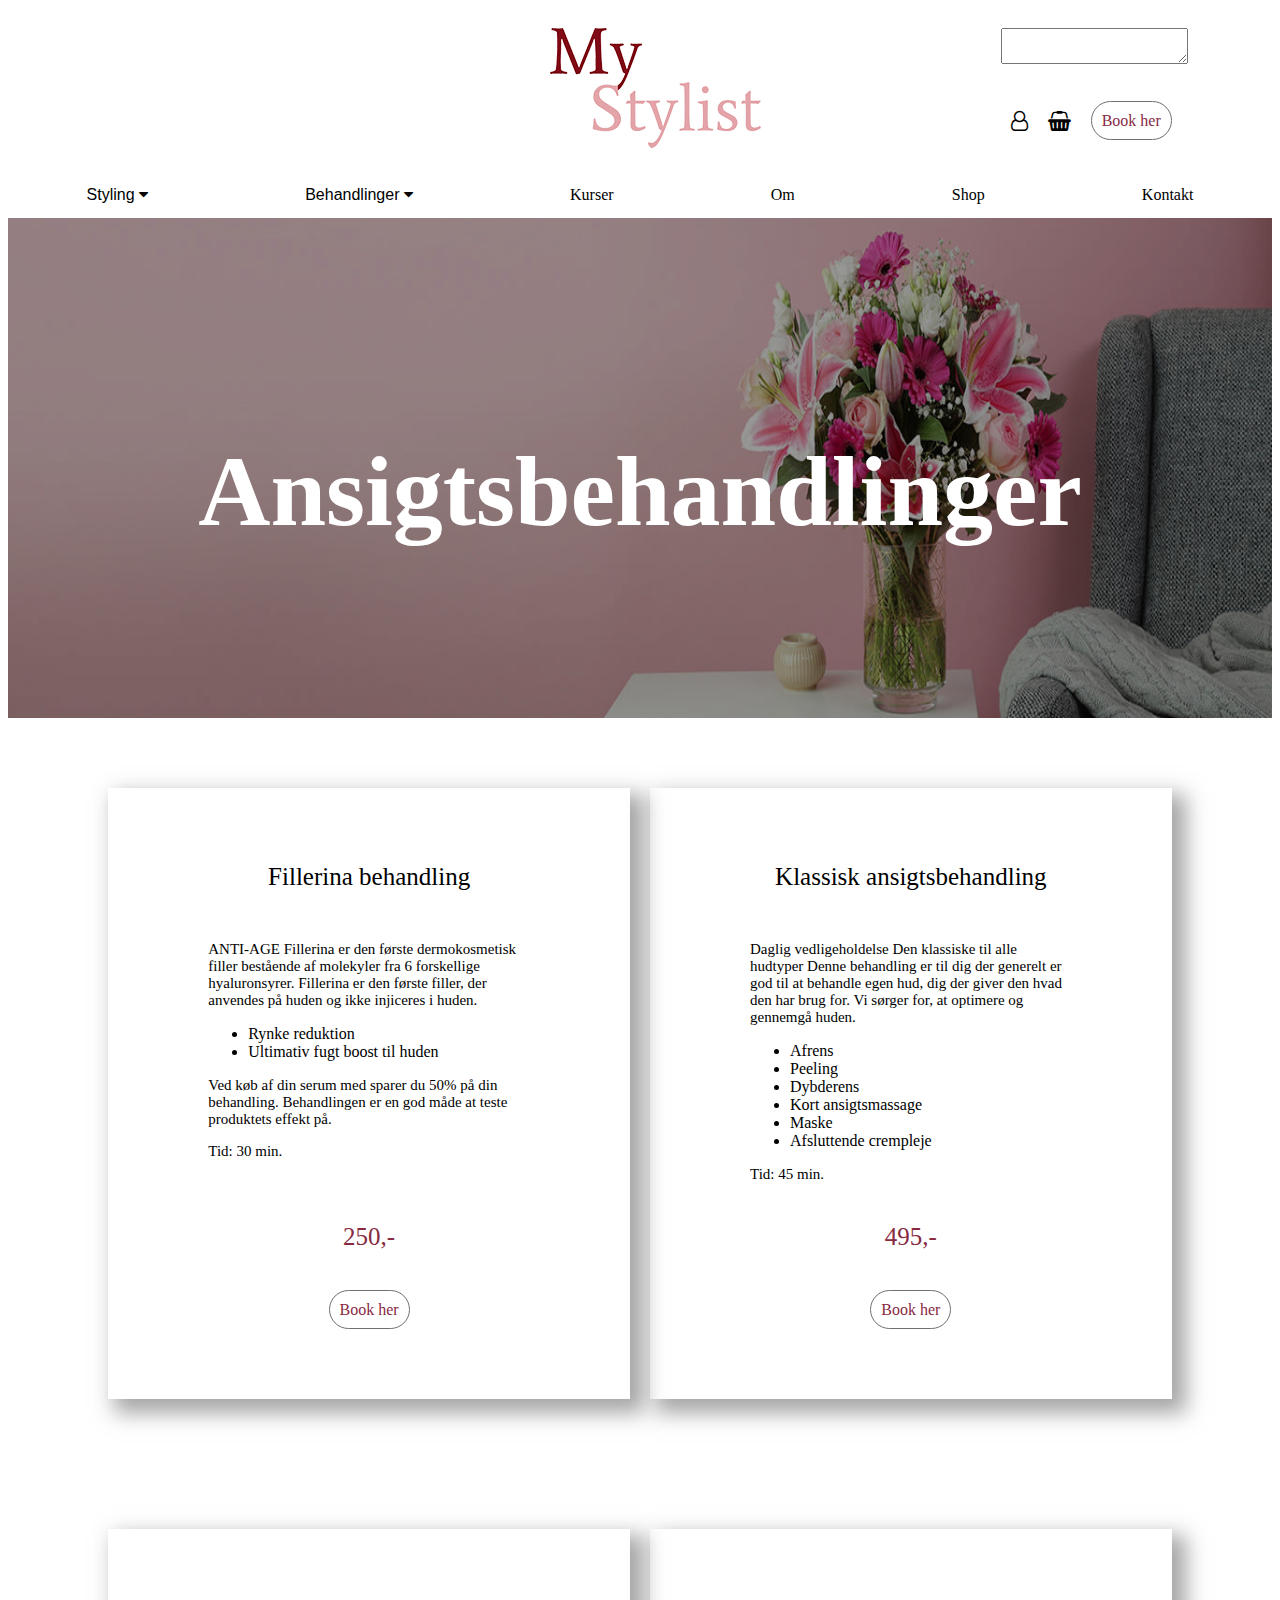
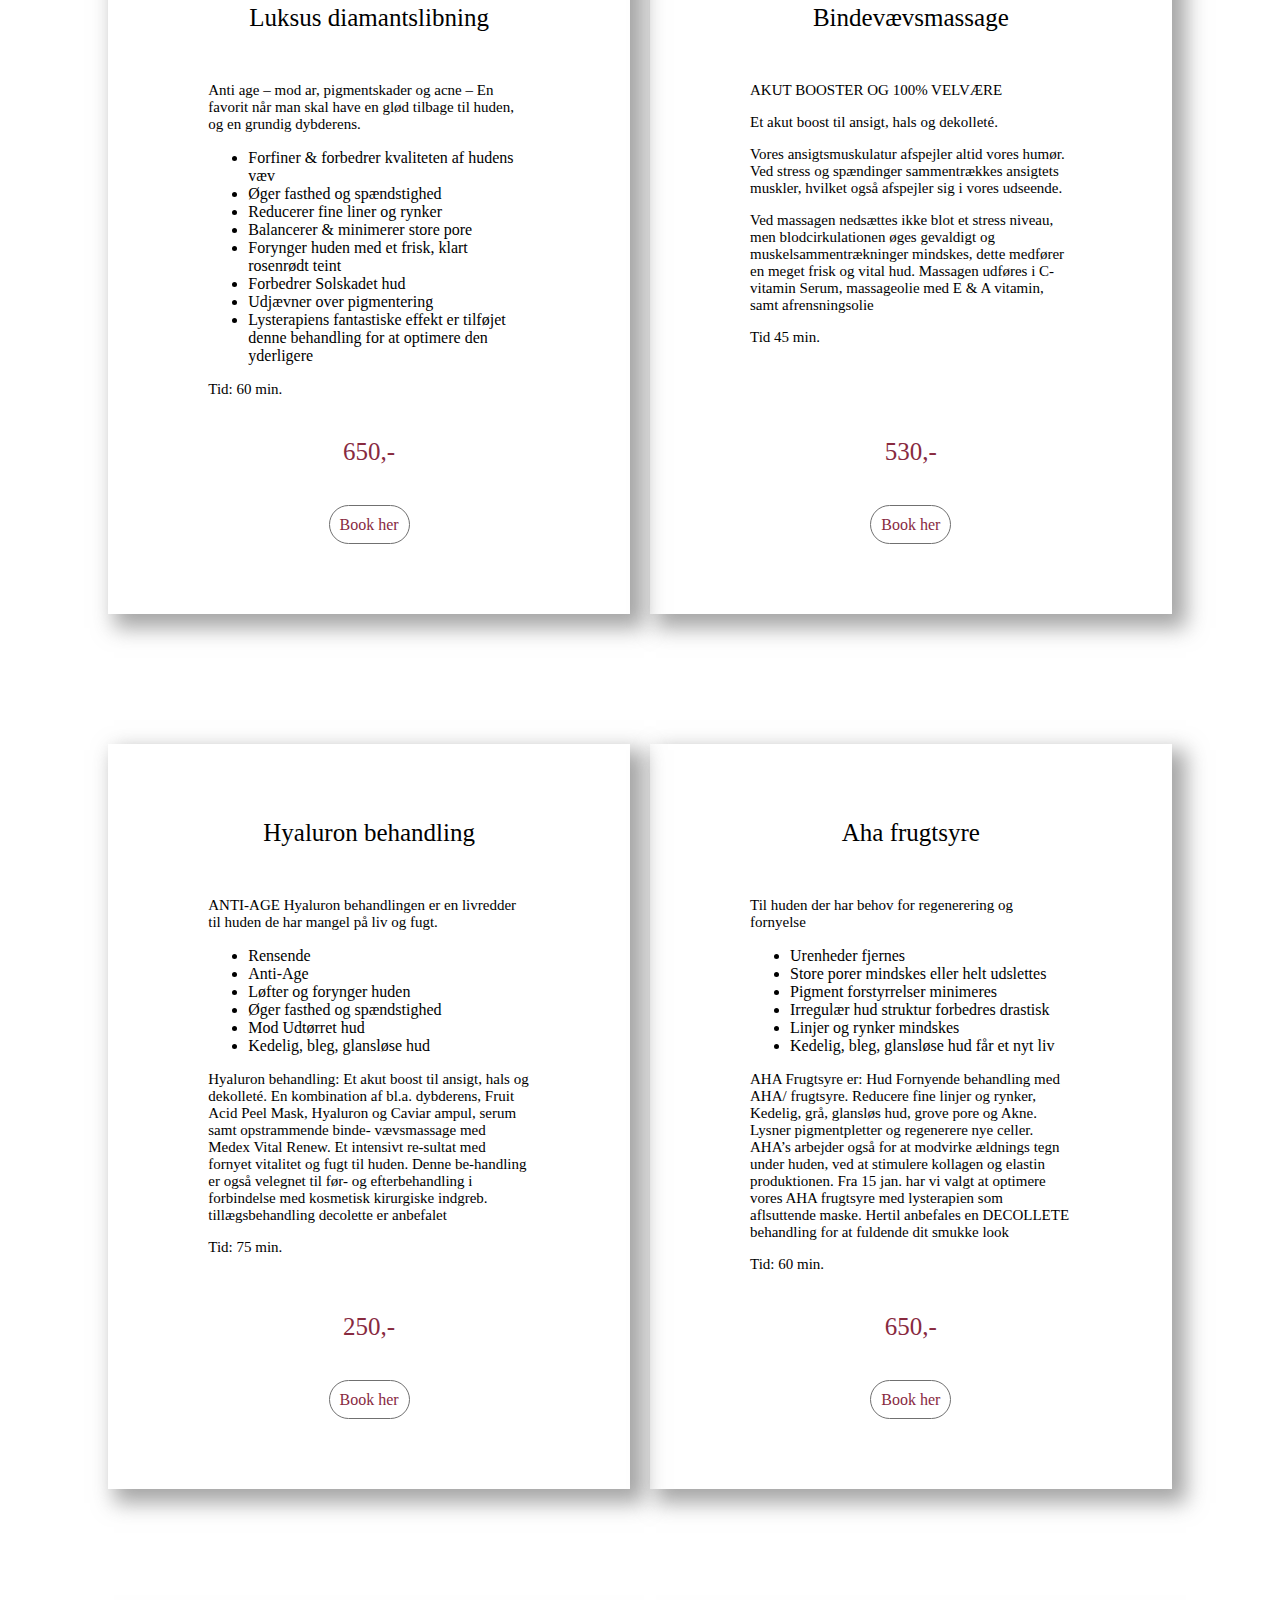
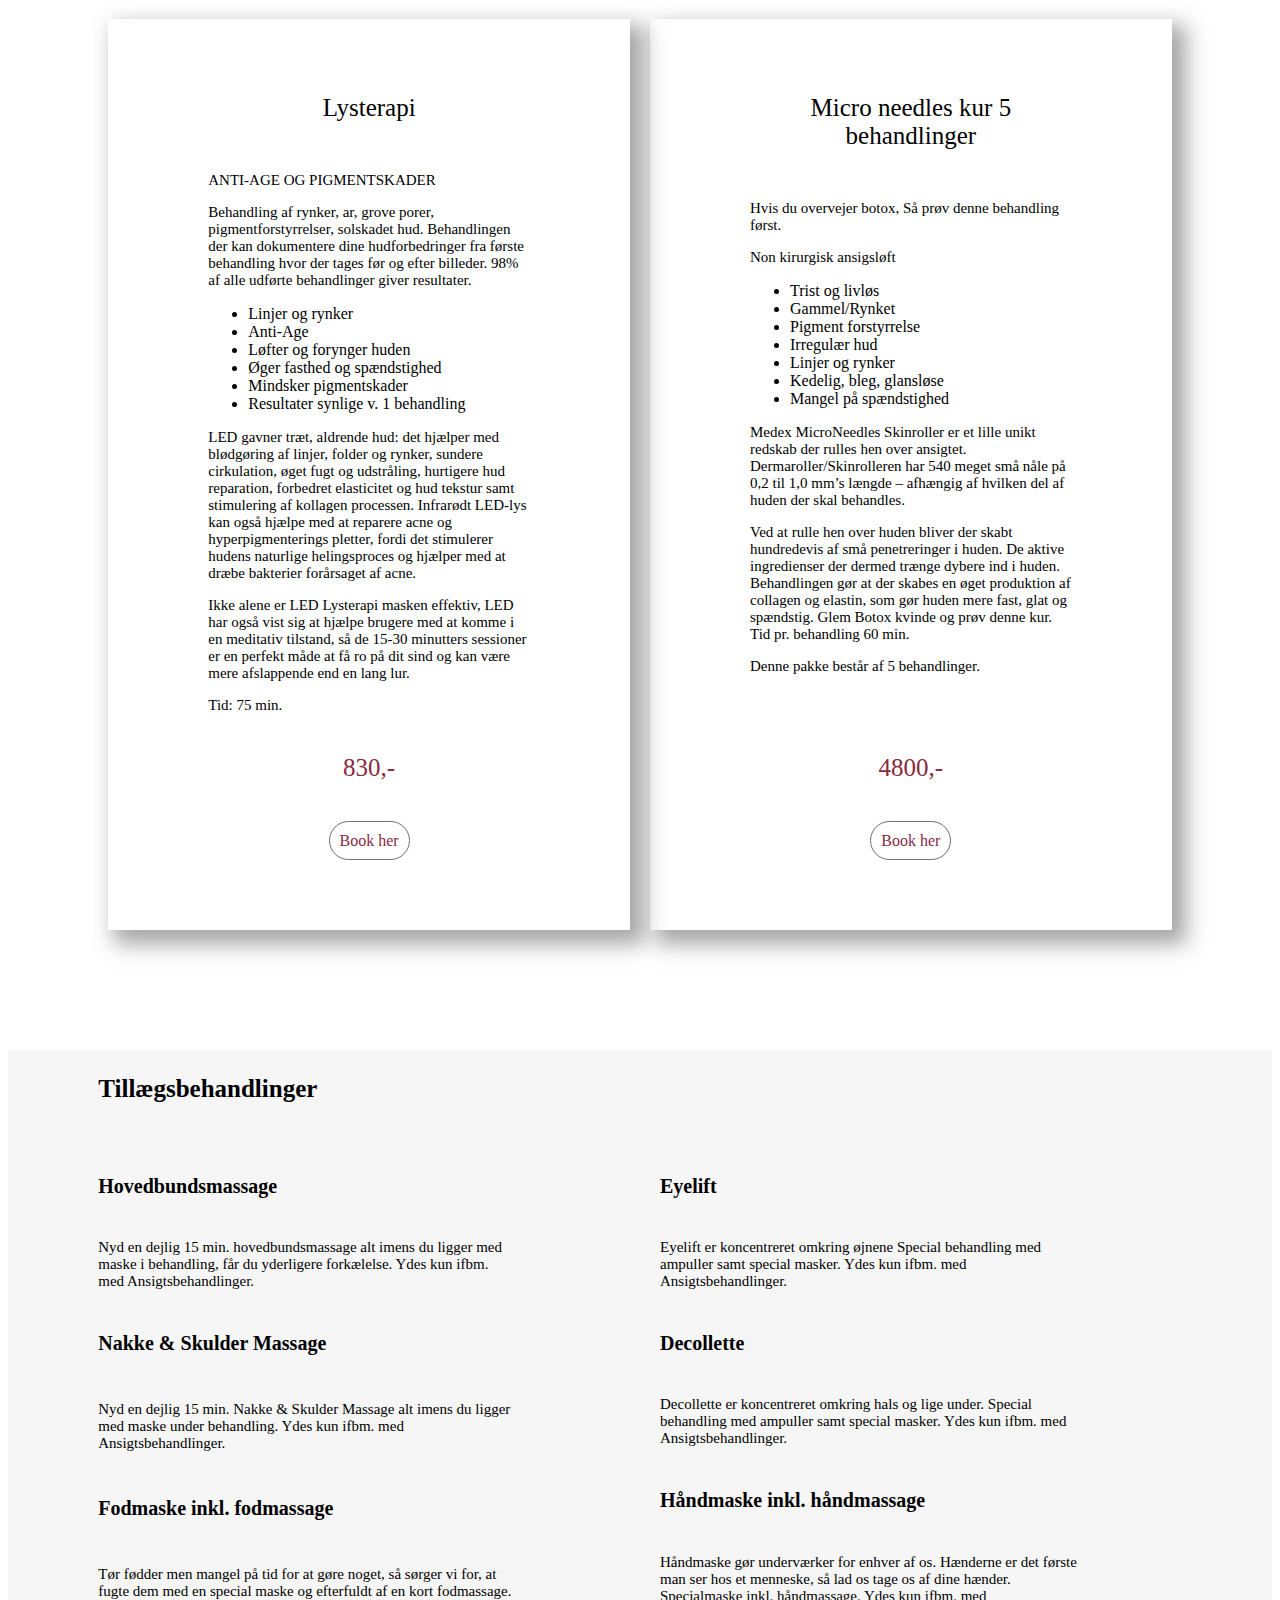
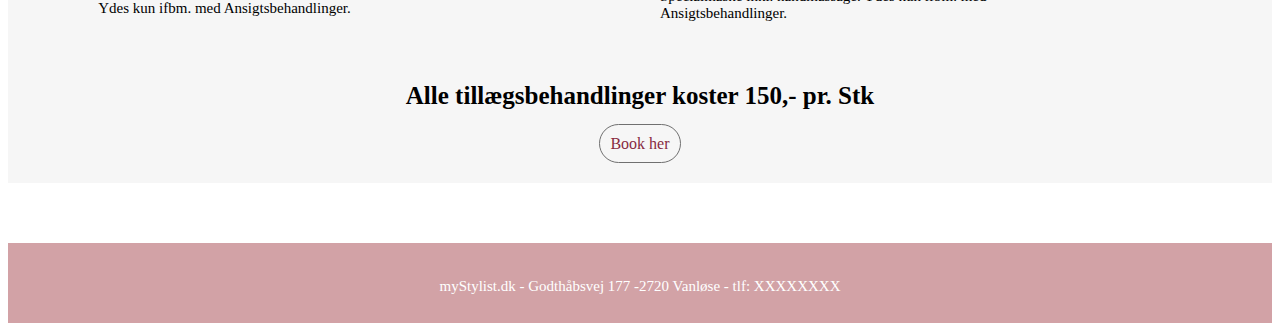
==== commit b3e57ff4: "kursus side+ header + fejl" ====
--- a/ansigtsbehandlinger.html
+++ b/ansigtsbehandlinger.html
@@ -9,17 +9,22 @@
 </head>
 <body>
 <header>
-  <section class="logo"> </section>
+  <section class="logo">
+	  <a href="index.html">
+		  <img alt="logo" src="billeder/logo.jpg"> </a>
+	</section>
   <section class="search">
     <textarea> </textarea>
   </section>
   <section class="head-icons">
     <a href="#" class="bruger"> <i class="fa fa-user-o" aria-hidden="true"></i></a>
     <a href="#" class="kurv"><i class="fa fa-shopping-basket" aria-hidden="true"></i> </a>
-  </section>
-  <section class="book"> </section>
+ <section class="book">
+	<a class="bookknap" href="#">Book her</a>
+	</section> 
+	</section>
+  
 </header>
-
 	
 	
 		<nav>
@@ -366,30 +371,45 @@
 	 
 	  
 	  
-	  <section class="priser">
-    	<h3 class="rakke1">Tillægsbehandlinger</h3>
-    	  
-    	<h4 class="rakke1">Hovedbundsmassage</h4> 
-     	<h4 class="rakke3">Eyelift</h4> 
+	    <section class="priser">
+      <h3 id="tillagoverskrift">Tillægsbehandlinger</h3>
+     
 		
-     	<p class="rakke1">Nyd en dejlig 15 min. hovedbundsmassage alt imens du ligger med maske i behandling, får du yderligere forkælelse.</p>    
-    	<p class="rakke3">Eyelift er koncentreret omkring øjnene Special behandling med ampuller samt special masker</p> 
-		<h4 class="rakke1">Nakke & Skulder Massage</h4> 
-		<h4 class="rakke3">Decollette</h4> 
-		
-		<p class="rakke1">Nyd en dejlig 15 min. Nakke & Skulder Massage alt imens du ligger med maske under behandling</p> 
-		<p class="rakke3">Decollette er koncentreret omkring haæs og lige under. Special behandling med ampuller samt special masker</p> 
-		<h4 class="rakke1">Fodmaske inkl. fodmassage</h4> 
-		<h4 class="rakke3">Håndmaske inkl. håndmassage</h4> 
-		 	  <p class="rakke1">Tør fødder men mangel på tid for at gøre noget, så sørger vi for, at fugte dem med en special maske og efterfuldt af en kort formassage.</p> 
-		  <p class="rakke3">Håndmaske gør underværker for enhver af os. Hænderne er det første man ser hos et menneske, så lad os tage os af dine hænder. Specialmaske inkl. håndmassage</p> 
-		  
-		  <h3 class="info">Alle tillægsbehandlinger koster 150,- pr. Stk </h3>
-		
-	  </section>
-	  
-	  
-	
+      <section class="tillagsek1">
+        <h4 id="tillagnavn1">Hovedbundsmassage</h4>
+        <p id="tillagbeskrivelse1">Nyd en dejlig 15 min. hovedbundsmassage alt imens du ligger med maske i behandling, får du yderligere forkælelse. 
+Ydes kun ifbm. med Ansigtsbehandlinger.</p>
+        <h4 id="tillagnavn2">Nakke & Skulder Massage</h4>
+        <p id="tillagbeskrivelse2">Nyd en dejlig 15 min. Nakke & Skulder Massage alt imens du ligger med maske under behandling. 
+Ydes kun ifbm. med Ansigtsbehandlinger.</p>
+        <h4 id="tillagnavn3">Fodmaske inkl. fodmassage</h4>
+        <p id="tillagbeskrivelse3">Tør fødder men mangel på tid for at gøre noget, så sørger vi for, at fugte dem med en special maske og efterfuldt af en kort fodmassage.
+Ydes kun ifbm. med Ansigtsbehandlinger.</p>
+     
+      </section>
+			
+		   <section class="tillagsek2">
+        <h4 id="tillagnavn4">Eyelift</h4>
+        <p id="tillagbeskrivelse4">Eyelift er koncentreret omkring øjnene Special behandling med ampuller samt special masker.
+Ydes kun ifbm. med Ansigtsbehandlinger.</p>
+        <h4 id="tillagnavn5">Decollette</h4>
+        <p id="tillagbeskrivelse5">Decollette er koncentreret omkring hals og lige under. Special behandling med ampuller samt special masker.
+Ydes kun ifbm. med Ansigtsbehandlinger.
+
+</p>
+        <h4 id="tillagnavn6">Håndmaske inkl. håndmassage</h4>
+        <p id="tillagbeskrivelse6">Håndmaske gør underværker for enhver af os. Hænderne er det første man ser hos et menneske, så lad os tage os af dine hænder. Specialmaske inkl. håndmassage.
+Ydes kun ifbm. med Ansigtsbehandlinger.
+
+</p>
+     
+      </section>
+			
+		 <section class="mereinfo">
+			<h3> Alle tillægsbehandlinger koster 150,- pr. Stk </h3>
+			<a class="bookknap" href="#">Book her</a>
+	  </section>
+	  </section>
 	</div>
 <footer>
   <p> myStylist.dk - Godthåbsvej 177 -2720 Vanløse - tlf: XXXXXXXX</p>
--- a/styles.css
+++ b/styles.css
@@ -8,9 +8,17 @@
 h1 {
 	font-family: 'Lora', serif;
 }
-.reviews h3, .reviews h2, .covidbox h2, .volkommenbox h2, .pakke1 h3, .pakke2 h3, .pakke3 h3, .info h2  {
+.reviews h3, .reviews h2, .covidbox h2, .volkommenbox h2, .pakke1 h3, .pakke2 h3, .pakke3 h3, .info h2, .pakkeA h3, .pakkeB h3, .pakkec h3, .pakked h3 {
 	font-family: 'Lora', serif;
-}
+	text-decoration: none;
+	font-weight: 100;
+}
+
+
+h3 {
+	font-size: 25px;
+	
+} 
 
 h4 {
 	font-size: 20px;
@@ -343,6 +351,7 @@
 	margin: 70px 10px 60px 10px;
 	box-shadow: 10px 10px 20px 4px rgba(112,112,112,0.63);
 	padding: 20px 40px 60px 40px;
+	
 }
 
 .pakke1 {
@@ -370,6 +379,7 @@
 	grid-template-columns: repeat(14, [col-start] 1fr);
 	background-color: #F6F6F6;
 	margin: 60px 0 60px 0 ;
+	padding-bottom: 30px;
 	
 }
 
@@ -399,7 +409,7 @@
 
 .pakkeA, .pakkeB{ 
 	
-	padding: 70px 100px 60px 100px;
+	padding: 50px 100px 80px 100px;
 	box-shadow: 10px 10px 20px 4px rgba(112,112,112,0.63);
 	margin: 70px 10px 60px 10px;
 	display: grid;
@@ -409,7 +419,7 @@
 
 .pakkec, .pakked{ 
 	
-	padding: 70px 100px 20px 100px;
+	padding: 70px 100px 50px 100px;
 	box-shadow: 10px 10px 20px 4px rgba(112,112,112,0.63);
 	margin: 70px 10px 60px 10px;
 	display: grid;
@@ -480,6 +490,7 @@
 	grid-column: col-start / span 14;
 	background-color: #F6F6F6;
 	padding: 70px;
+	margin-top: 40px;
 }
 
 
@@ -717,7 +728,7 @@
 	grid-row: 5/ span 1;
 }
 
-
+/*voks side--------------------------------------------------------------------------------------------------*/
 
 .vokssek1 {
 	grid-column: 2/ span 6;
@@ -782,6 +793,225 @@
 }
 
 
+
+/* bryllup side ----------------------------------------------------------------------------------------------------------------------- */
+#proveoverskrift {
+	grid-column: 2/ span 6;
+}
+#pigeoverskrift {
+	grid-column: 8/ span 6;
+}
+
+.provesek1 {
+	grid-column: 2/ span 6;
+	display: grid;
+	grid-template-columns: 8fr 2fr;
+		grid-template-rows: repeat(6, [row-start] minmax(min-content, max-content));
+	margin: 20px 20px 20px 0px;
+	
+}
+
+
+.pigesek1 {
+	grid-column: 8/ span 6;
+	display: grid;
+	grid-template-columns: 8fr 2fr;
+	grid-template-rows: repeat(6, [row-start] minmax(min-content, max-content));
+	margin: 20px 0px 20px 20px;
+	
+}
+
+
+
+	#provenavn1,  #provenavn2,  #provenavn3, #provebeskrivelse1,  #provebeskrivelse2, #provebeskrivelse3 {
+	grid-column:1/ span 1;
+
+}
+
+#pigenavn1, #pigenavn2,  #pigenavn3, #pigebeskrivelse1, #pigebeskrivelse2, #pigebeskrivelse3  {
+	grid-column:1/ span 1;
+
+}
+
+	#provepris1, #provepris2, #provepris3, #pigepris1, #pigepris2, #pigepris3 {
+	grid-column: 2/ span 1;
+	text-align: center;
+		color:#882A3F;
+
+}
+
+#provepris1  {
+	
+	grid-row: 1/ span 1;
+}
+
+#provepris2 {
+	
+	grid-row: 3/ span 1;
+}
+
+#provepris3{
+	
+	grid-row: 5/ span 1;
+}
+
+#pigepris1  {
+	
+	grid-row: 1/ span 1;
+}
+
+#pigepris2 {
+	
+	grid-row: 3/ span 1;
+}
+
+#pigepris3{
+	
+	grid-row: 5/ span 1;
+}
+
+
+#koreoverskrift {
+	grid-column: 2/ span 6;
+}
+
+.koresek1 {
+	grid-column: 2/ span 6;
+	display: grid;
+	grid-template-columns: 8fr 2fr;
+		grid-template-rows: repeat(2, [row-start] minmax(min-content, max-content));
+	margin: 20px 20px 20px 0px;
+	
+}
+
+
+
+	#korenavn1, #koreeskrivelse1 {
+	grid-column: 1/ span 1;
+	
+
+}
+
+	#korepris1  {
+	grid-column: 2/ span 1;
+	text-align: center;
+		color:#882A3F;
+
+}
+
+#korepris1 {
+	grid-row: row-start/ span 1;
+}
+
+
+
+/* styling hår og makeup prisliste -----------------------------------------------------------------------------------------------------------*/
+
+
+#konfoverskrift {
+	grid-column: 2/ span 6;
+}
+.konfsek1 {
+	grid-column: 2/ span 6;
+	display: grid;
+	grid-template-columns: 8fr 2fr;
+		grid-template-rows: repeat(2, [row-start] minmax(min-content, max-content));
+	margin: 20px 20px 20px 0px;
+	
+}
+
+.konfsek2 {
+	grid-column: 8/ span 6;
+	display: grid;
+	grid-template-columns: 8fr 2fr;
+	grid-template-rows: repeat(1, [row-start] minmax(min-content, max-content));
+	margin: 20px 0px 20px 20px;
+	
+}
+
+	#konfnavn1, #konfnavn2, #konfnavn3, #konfbeskrivelse1, #konfbeskrivelse2, #konfbeskrivelse3 {
+	grid-column: 1/ span 1;
+
+}
+
+	#konfpris1, #konfpris2, #konfpris3 {
+	grid-column: 2/ span 1;
+	text-align: center;
+		color:#882A3F;
+
+}
+
+#konfpris1 {
+	grid-row: row-start/ span 1;
+}
+
+
+/* styling ansigstbehandlinger prisliste -----------------------------------------------------------------------------------------------------------*/
+
+#tillagoverskrift {
+	grid-column: 2/ span 6;
+}
+.tillagsek1 {
+	grid-column: 2/ span 6;
+	display: grid;
+	grid-template-columns: 8fr 2fr;
+		grid-template-rows: repeat(2, [row-start] minmax(min-content, max-content));
+	margin: 20px 20px 20px 0px;
+	
+}
+
+.tillagsek2 {
+	grid-column: 8/ span 6;
+	display: grid;
+	grid-template-columns: 8fr 2fr;
+	grid-template-rows: repeat(1, [row-start] minmax(min-content, max-content));
+	margin: 20px 0px 20px 20px;
+	
+}
+
+	#tillagnavn1, #tillagbeskrivelse1, #tillagnavn2, #tillagbeskrivelse2, #tillagnavn3, #tillagbeskrivelse3, #tillagnavn4, #tillagbeskrivelse4, #tillagnavn5, #tillagbeskrivelse5, #tillagnavn6, #tillagbeskrivelse6 {
+	grid-column: 1/ span 1;
+
+}
+
+
+/* kursus siden -----------------------------------------------------------------------------------------------------------*/
+.kursusbeskrivelse {
+	grid-column: 1/ span 14;
+	background-color: #F6F6F6;
+	padding: 50px;
+	margin-bottom: 20px;
+	
+}
+.kursusoverskrift {
+		grid-column: 1/ span 14;
+	text-align: center;
+	margin-bottom: 0;
+}
+
+.pakke1, .pakke2, .pakke3 {
+	display: grid;
+	grid-template-rows: 3fr 0.2fr ;
+}
+
+.grupperkurser {
+	grid-column: 1/ span 14;
+	display: grid;
+	grid-template-columns: 1fr 1fr 1fr;
+	padding: 50px;
+	text-align: center;
+	background-color: #F6F6F6;
+	margin-bottom: 30px;
+	margin-top: 30px;
+	
+}
+.grupperkurser h3 {
+	grid-column: 1/ span 3;
+	´
+}
+
+
+
 .mereinfo {
 	grid-column: 1/ span 14;
 	text-align: center;
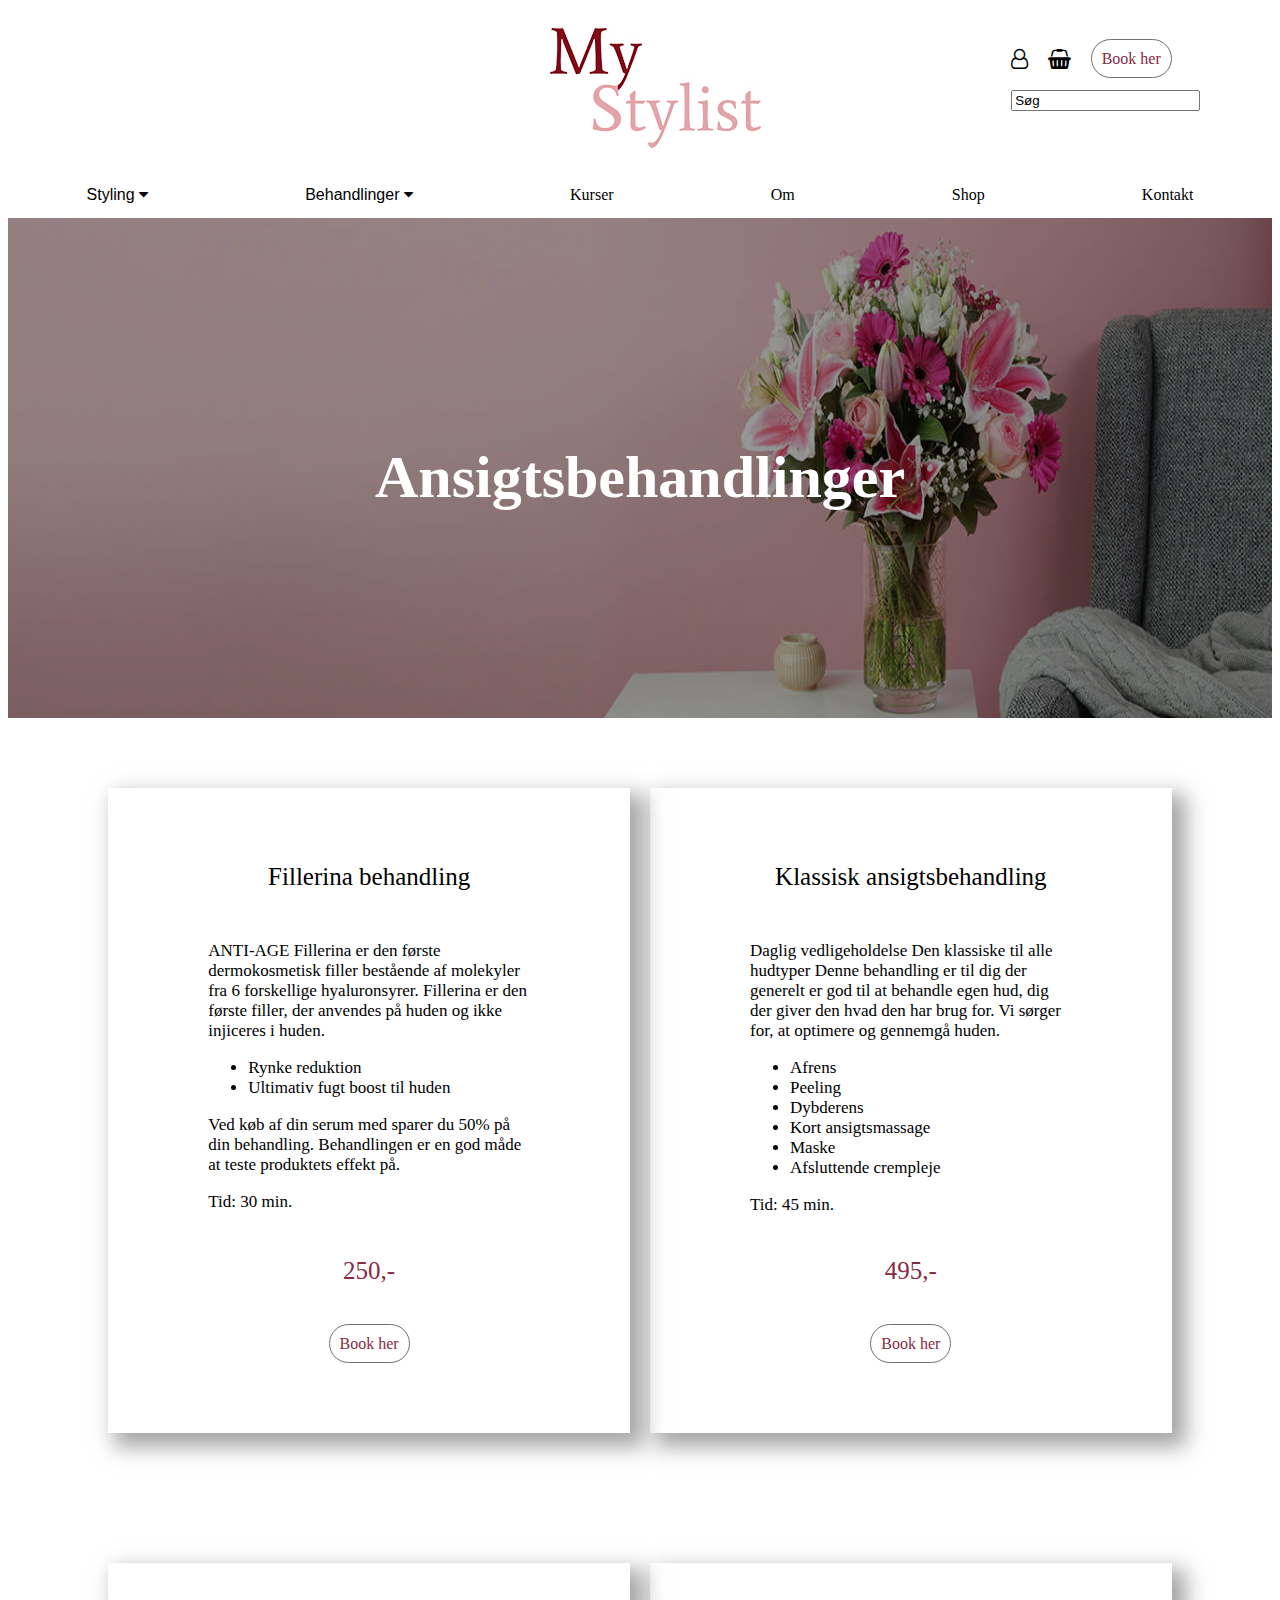
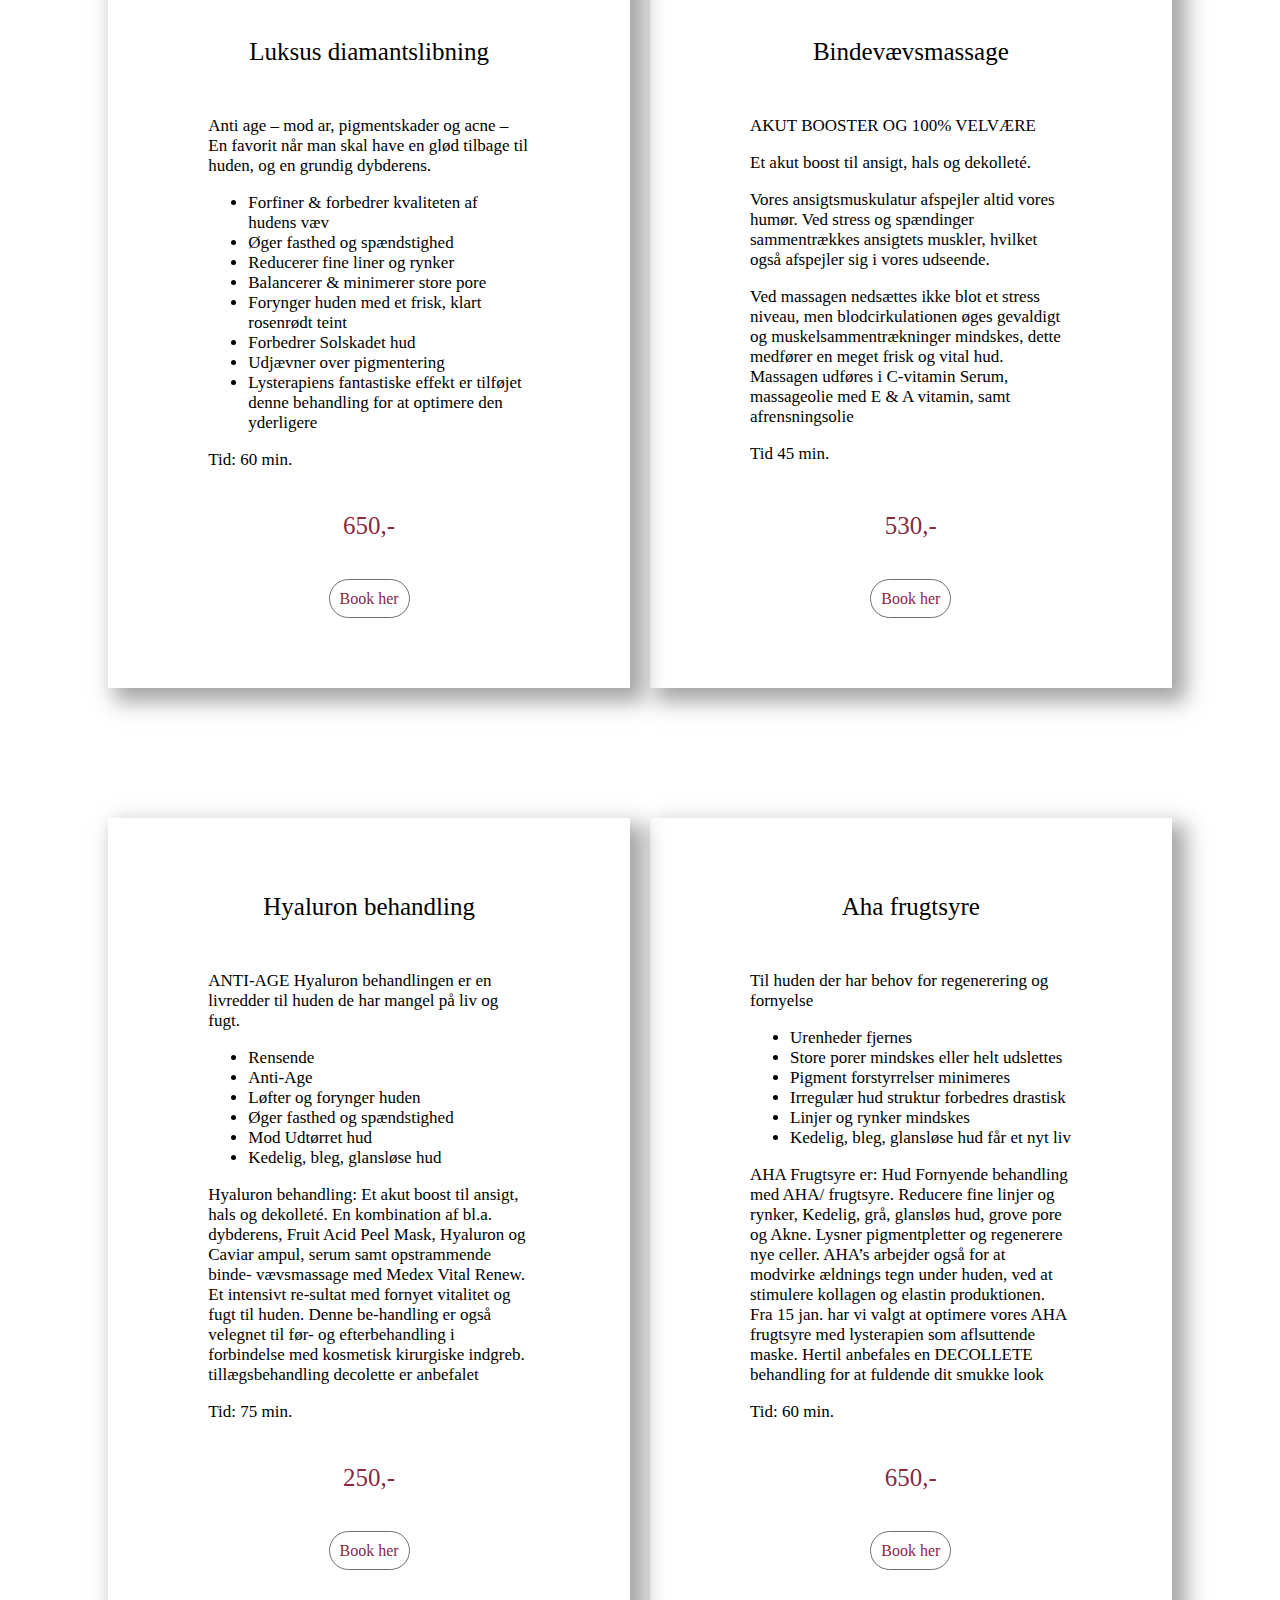
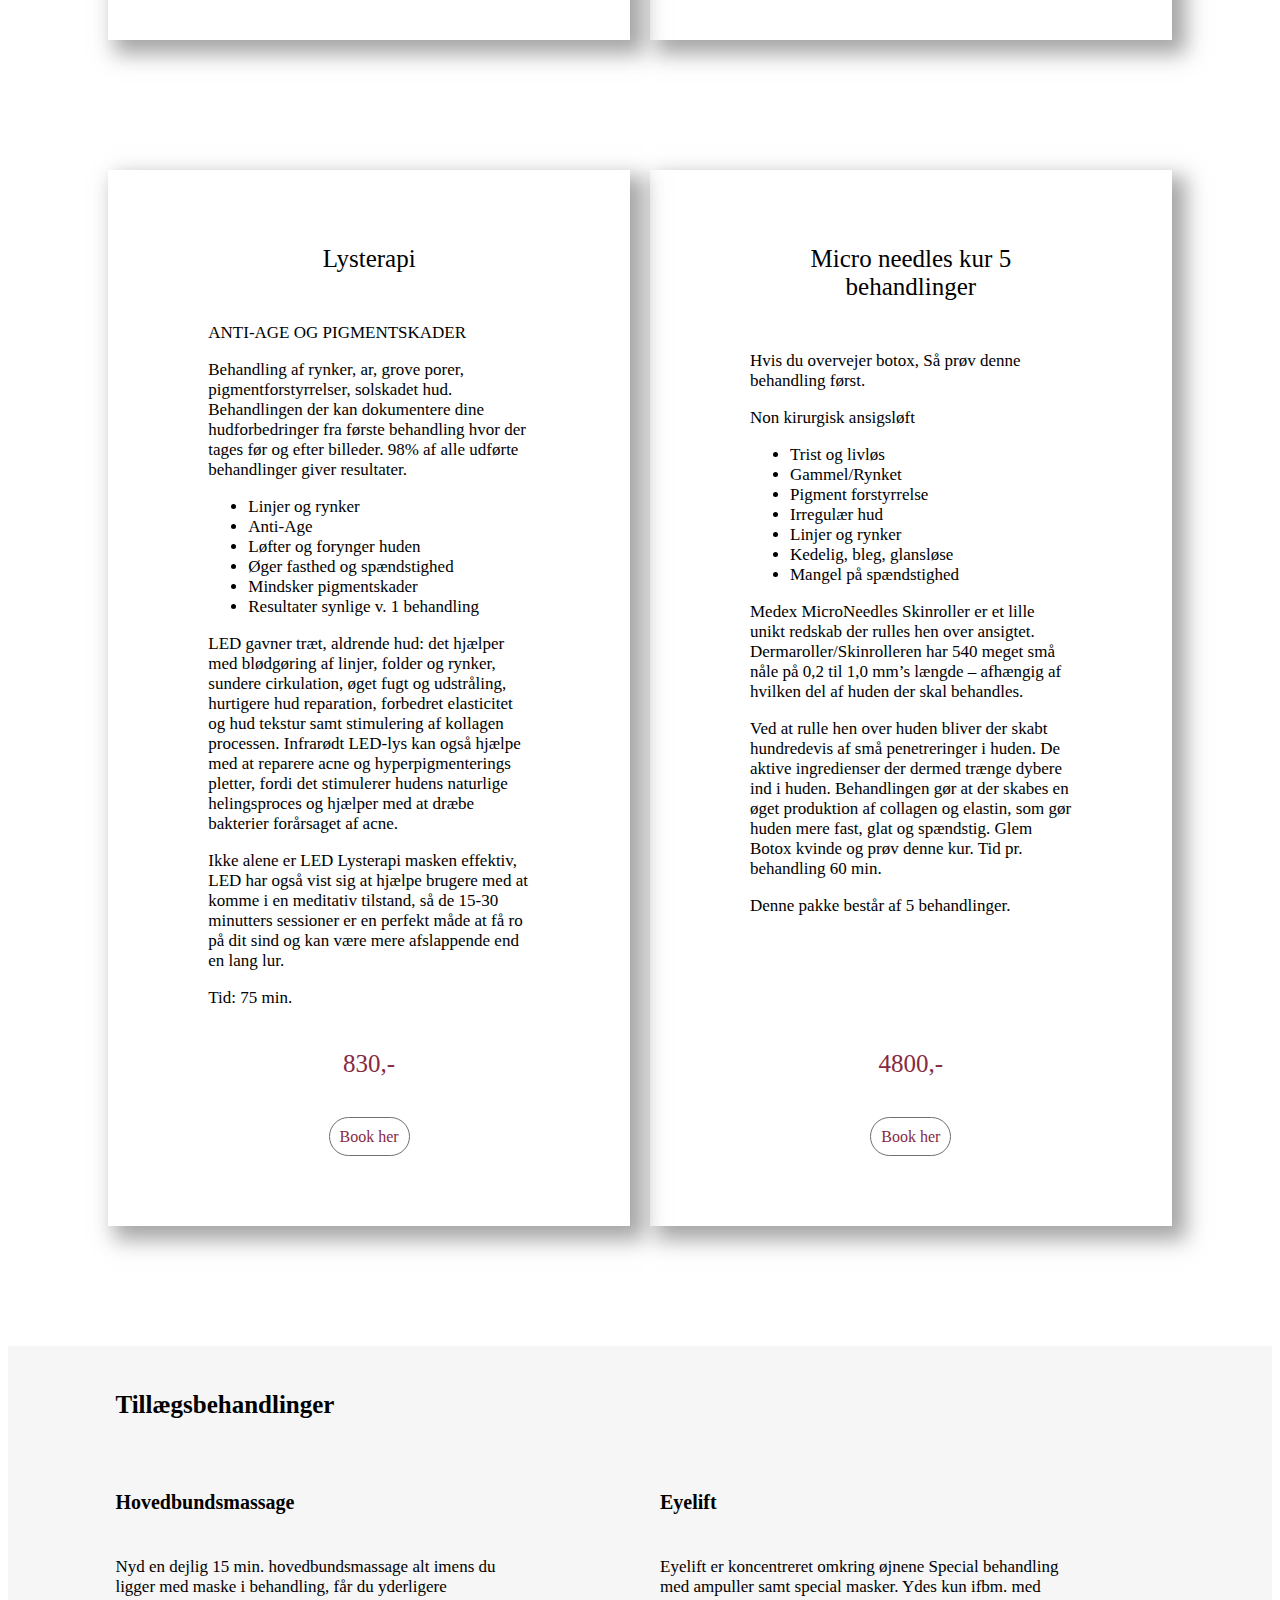
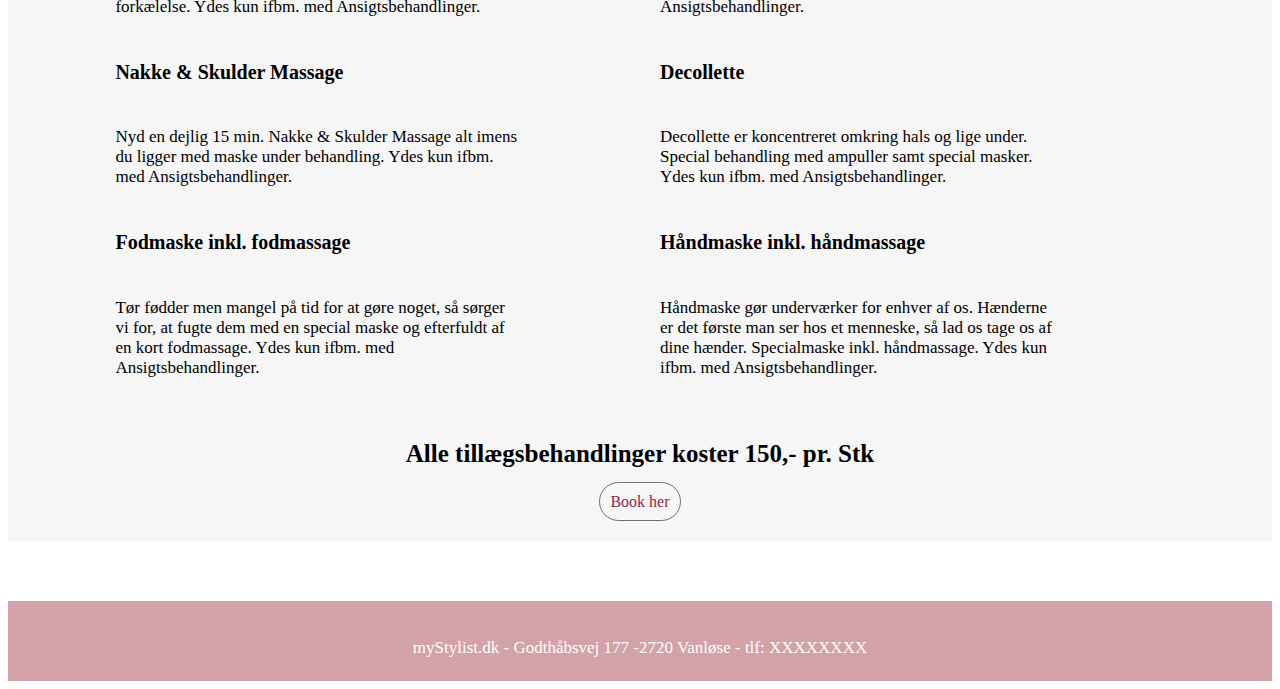
==== commit 346878d1: "ret mpbil header og tilføj slideshow" ====
--- a/ansigtsbehandlinger.html
+++ b/ansigtsbehandlinger.html
@@ -13,19 +13,19 @@
 	  <a href="index.html">
 		  <img alt="logo" src="billeder/logo.jpg"> </a>
 	</section>
-  <section class="search">
-    <textarea> </textarea>
-  </section>
+ 
   <section class="head-icons">
     <a href="#" class="bruger"> <i class="fa fa-user-o" aria-hidden="true"></i></a>
     <a href="#" class="kurv"><i class="fa fa-shopping-basket" aria-hidden="true"></i> </a>
  <section class="book">
 	<a class="bookknap" href="#">Book her</a>
-	</section> 
-	</section>
-  
+	</section>  
+	
+	</section>
+    <section class="search">
+   <input type="text" value="Søg" > 
+  </section>
 </header>
-	
 	
 		<nav>
 	
--- a/styles.css
+++ b/styles.css
@@ -1,8 +1,11 @@
 @charset "UTF-8";
 /* CSS Document */
 /*skriftypeændringer!!----------------------------------------------------------------------*/
+
+
 body {
 	font-family: 'Noto Serif', serif;
+	
 }
 
 h1 {
@@ -14,69 +17,37 @@
 	font-weight: 100;
 }
 
+h1 {
+	font-size: 30px;
+}
+
+ h3 {
+	font-size: 20px;
+	
+} 
+
 
 h3 {
-	font-size: 25px;
+	font-size: 15px;
 	
 } 
 
 h4 {
-	font-size: 20px;
+	font-size: 11px;
 	
 } 
 
 p {
-	font-size: 15px;
-	
-}
-
-
-header {
-	display: grid;
-	grid-template-columns: repeat(14, [col-start] 1fr);
-	grid-template-rows: 1fr 1fr;
-	padding-bottom: 20px;
-	padding-top: 20px;
-}
-
-.logo {
-	grid-row: 1 / span 2;
-	grid-column: 7 / span 2;
-}
-.search {
-	grid-column: 12 / span 2;
-}
-
-.search textarea {
-
-	width:100%
-}
-
-.head-icons {
-	grid-column: 12 / span 2;
-	display: grid;
-	grid-template-columns: repeat(3, [col-start] auto);
-	align-items: center;
-	text-align: center;
-}
-
-.bruger {
-	font-size: 20px;
-	grid-column: col-start / span 1;
-	color: black;
-	
-
-}
-.kurv {
-	font-size: 20px;
-	grid-column: 2 / span 1;
-	color: black;
-}
-
-.book {
-	grid-column: 3 / span 1;
-	
-}
+	font-size: 10px;
+	
+}
+
+ul {
+	font-size: 10px;
+}
+
+
+	/* styling af knappen book nu på alle sider ---------------------------------------------------*/
 
 .bookknap {
 	color: #882A3F;
@@ -86,9 +57,40 @@
 	padding: 10px;
 }
 
-
-
-
+/*priser på alle side farveændring ------------*/	
+
+.pris {
+	color:#882A3F;
+}
+
+.prisinfo h3 {
+	color:#882A3F;
+}
+
+
+/* booking info på flere sider (med tlf nummer) ------------------------------------------- */
+	
+.info {
+	
+	text-align: center;
+}
+.tlf {
+	color:#D2A2A6;
+}
+	
+/* mere info med links til facebook og truspilot og instagram------------------------------------------- */
+.mereinfo {
+	grid-column: 1/ span 14;
+	text-align: center;
+}
+
+.link {
+	
+	color:#D2A2A6
+}
+
+
+/* styling af navigationsmenuen på desktopversion ---------------------------------------------------*/
 nav {
   overflow: hidden;
   display:flex;
@@ -154,10 +156,67 @@
 
 
 
-
-
-
-
+/* styling af header ---------------------------------------------------*/
+
+
+
+header {
+	display: grid;
+	grid-template-columns: repeat(4, [col-start] 1fr);
+	grid-template-rows: 1fr 1fr;
+	padding-bottom: 20px;
+	padding-top: 20px;
+}
+	
+
+.logo {
+	grid-row: 1 / span 2;
+	grid-column: 2 / span 2;
+	text-align: center;
+}
+.search {
+	grid-column: 1 / span 4;
+	margin-right: 10px;
+	margin-left: 10px;
+	width:100%;
+	
+}
+
+.search input {
+
+	width:100%;
+}
+
+.head-icons {
+	grid-column: 4 / span 2;
+	display: grid;
+	grid-template-columns: repeat(3, [col-start] auto);
+	align-items: center;
+	text-align: center;
+}
+
+.bruger {
+	font-size: 20px;
+	grid-column: col-start / span 1;
+	color: black;
+	margin-bottom: 20px;
+	
+
+}
+.kurv {
+	font-size: 20px;
+	grid-column: 2 / span 1;
+	color: black;
+	margin-bottom: 20px;
+}
+
+.book {
+	grid-column: 1 / span 2;
+	
+}
+
+
+/* styling af footer ---------------------------------------------------*/
 footer {
 	text-align: center;
 	color: white;
@@ -166,21 +225,130 @@
 	padding-top:20px;
 }
 
-
-
-
-.wrapper {
-	display: grid;
-	grid-template-columns: repeat(14, [col-start] 1fr);
-	
-}
+/* styling af hero billede og overlay  ---------------------------------------------------*/
+
 .hero {
-	background-color: darkmagenta;
-	height: 500px;
-	grid-column: col-start / span 14;
-}
-
-
+	height: 300px;
+	
+}
+
+.hero {
+  position: relative;
+  text-align: center;
+  color: white;
+}
+
+.heroimg {
+	width: 100%;
+	height: 300px;
+}
+
+.herotxt {
+  position: absolute;
+  top: 50%;
+  left: 50%;
+  transform: translate(-50%, -50%);
+	font-size: 50px;
+}
+
+.herotxt h1 {
+	margin-bottom: 20px;
+}
+
+.overlay {
+	background-color: black;
+	position: absolute;
+	height: 300px;
+	width: 100%;
+	 top: 50%;
+  left: 50%;
+  transform: translate(-50%, -50%);
+	opacity: 40%;
+	
+}	
+
+/* slideshow styling---------------------------------------------------*/
+
+
+/* Slideshow container */
+.slideshow-container {
+grid-column: 1 / span 14;
+  width: 500px;
+  position: relative;
+  margin: auto;
+	margin-top: 30px;
+}
+
+/* Next & previous buttons */
+.prev, .next {
+  cursor: pointer;
+  position: absolute;
+  top: 50%;
+  width: auto;
+  padding: 16px;
+  margin-top: -22px;
+  color: white;
+  font-weight: bold;
+  font-size: 18px;
+  transition: 0.6s ease;
+  border-radius: 0 3px 3px 0;
+  user-select: none;
+}
+
+/* placerer knapperne */
+.next {
+  right: 0;
+  border-radius: 3px 0 0 3px;
+}
+
+/* pile får lidt baggrund når man holder musen over */
+.prev:hover, .next:hover {
+  background-color: rgba(0,0,0,0.8);
+}
+
+
+/* prikkerne */
+.prikker {
+  text-align:center;
+	grid-column: 1 / span 14;
+	
+}
+
+.prik {
+  cursor: pointer;
+  height: 15px;
+  width: 15px;
+  margin: 0 2px;
+  background-color: #bbb;
+  border-radius: 50%;
+  display: inline-block;
+  transition: background-color 0.6s ease;
+}
+
+.active, .dot:hover {
+  background-color: #717171;
+}
+
+/* Fading animation */
+.fade {
+  -webkit-animation-name: fade;
+  -webkit-animation-duration: 1.5s;
+  animation-name: fade;
+  animation-duration: 1.5s;
+}
+
+@-webkit-keyframes fade {
+  from {opacity: .4} 
+  to {opacity: 1}
+}
+
+@keyframes fade {
+  from {opacity: .4} 
+  to {opacity: 1}
+}
+
+
+/* forside styling---------------------------------------------------*/
 .kurserknap {
 	text-decoration: none;
 	color:white;
@@ -188,12 +356,13 @@
 	border-radius: 40px;
 	padding: 10px;
 	font-size: 20px;
-
-}
+	
+}
+
 
 .covidbox {
 	background-color: #F6F6F6;
-	grid-column: col-start / span 7;
+	
 	display: grid;
 	grid-template-columns: repeat(7, [col-start] 1fr);
 	padding-bottom: 50px;
@@ -212,15 +381,13 @@
 
 .covidbillede {
 	background-color: darkmagenta;
-	height: 550px;
+	height: 300px;
 	grid-column: 2 / span 5;
-	
 	
 }
 
 .volkommenbox {
 	background-color: #F6F6F6;
-	grid-column: 8 / span 7;
 	display: grid;
 	grid-template-columns: repeat(7, [col-start] 1fr);
 	padding-bottom: 50px;
@@ -240,108 +407,101 @@
 
 .volkommenbillede {
 	background-color: darkmagenta;
-	height: 550px;
+	height: 300px;
 	grid-column: 2 / span 5;
 	
 	
 }
 
+
+
+/* anmeldelser styling-- på forside og kropbehandlinger-------------------------------------------------*/
+
+
 .reviews{
 	
-	grid-column: col-start / span 14;
-	display: grid;
-	grid-template-columns: repeat(14, [col-start] 1fr);
+	display: grid;
+	grid-template-columns: repeat(2, [col-start] 1fr);
 	padding-bottom: 50px;
 	text-align: center;
 }
 .reviews h2 {
 	text-align: center;
-	grid-column: col-start / span 14;
+	grid-column: col-start / span 2;
 }
 
 .review-1 {
-	grid-column: 2 / span 3;
+	grid-column: 1 / span 1;
 	padding-left: 40px;
 	padding-right: 40px;
 	background-color: #F6F6F6;
 	margin: 3px;
 }
 .review-2 {
-	grid-column: 5 / span 3;
+	grid-column: 2 / span 1 ;
 	padding-left: 40px;
 	padding-right: 40px;
 	background-color: #F6F6F6;
 	margin: 3px;
 }.review-3 {
-	grid-column: 8 / span 3;
+	grid-column: 1 / span 1;
 	padding-left: 40px;
 	padding-right: 40px;
 	background-color: #F6F6F6;
 	margin: 3px;
 }.review-4 {
-	grid-column: 11 / span 3;
+	grid-column: 2 / span 1;
 	padding-left: 40px;
 	padding-right: 40px;
 	background-color: #F6F6F6;
 	margin: 3px;
 }
 
-
-
-.pris {
-	color:#882A3F;
-}
-
-.prisinfo h3 {
-	color:#882A3F;
-}
-
-/* bryllup------------------------------------------- */
-
-.hero {
-  position: relative;
-  text-align: center;
-  color: white;
-}
-
-.heroimg {
-	width: 100%;
-	height: 500px;
-}
-
-.herotxt {
-  position: absolute;
-  top: 50%;
-  left: 50%;
-  transform: translate(-50%, -50%);
-	font-size: 50px;
-}
-
-.herotxt h1 {
-	margin-bottom: 20px;
-}
-
-.overlay {
-	background-color: black;
-	position: absolute;
-	height: 500px;
-	width: 100%;
-	 top: 50%;
-  left: 50%;
-  transform: translate(-50%, -50%);
-	opacity: 40%;
-	
-}
-
-.pakke1 ul, .pakke2 ul, .pakke3 ul {
-	list-style: none;
-	padding-left:0px;;
-}
-
-
-.uncheck {
-	opacity: 40%;
-}
+/* styling af pakker------------------------------------------ */	
+.pakkebeskrivelser {
+	grid-column: row-start / span 1;
+}
+
+.pakkepris {
+	grid-column: 2/ span 1;
+	text-align: center;
+	
+}
+
+/* styling af pakker med 2 på hver rækker på desktop ------------------------------------------- */	
+
+
+.pakkeA, .pakkeB{ 
+	padding: 50px 100px 80px 100px;
+	box-shadow: 10px 10px 20px 4px rgba(112,112,112,0.63);
+	margin: 70px 10px 60px 10px;
+	display: grid;
+	grid-template-rows: 1fr auto;
+	
+}
+
+.pakkeA h3, .pakkeB h3 {
+	
+	text-align: center;
+	margin-bottom: 50px;
+}
+
+.pakkec, .pakked{ 
+	padding: 70px 100px 50px 100px;
+	box-shadow: 10px 10px 20px 4px rgba(112,112,112,0.63);
+	margin: 70px 10px 60px 10px;
+	display: grid;
+	grid-template-rows: 1fr 1fr;
+}
+
+
+.pakked {
+	
+	display: grid;
+	grid-template-columns: repeat(2, [col-start] 1fr);
+}
+
+/* styling af pakker med 3 på desktopversionen*/
 
 .pakke1 h3, .pakke2 h3, .pakke3 h3 {
 	text-align: center;
@@ -351,91 +511,35 @@
 	margin: 70px 10px 60px 10px;
 	box-shadow: 10px 10px 20px 4px rgba(112,112,112,0.63);
 	padding: 20px 40px 60px 40px;
-	
-}
-
-.pakke1 {
-	grid-column: 2 / span 4;
-	
-}
-.pakke2 {
-	grid-column: 6 / span 4;
-	
-}
-
-.pakke3 {
-	grid-column: 10 / span 4;
-	
-}
-
-.info {
-	grid-column: col-start / span 14;
-	text-align: center;
-}
-
+	display: grid;
+	grid-template-rows: 3fr auto ;
+}
+
+
+/*stying af prislister generelt ------------------------------------*/
 .priser {
-	grid-column: col-start / span 14;
-	display: grid;
-	grid-template-columns: repeat(14, [col-start] 1fr);
+	
 	background-color: #F6F6F6;
 	margin: 60px 0 60px 0 ;
-	padding-bottom: 30px;
-	
-}
-
-.rakke1 {
-	grid-column: 2 / span 5;
-}
-.rakke2 {
-	grid-column: 7 / span 1;
-}
-
-.rakke3 {
-	grid-column: 8 / span 5;
-}
-.rakke4 {
-	grid-column: 13 / span 1;
-}
-
-.prisinfo {
-	text-align: center;
-}
-
-
-
-
-.pakkeA {
-	grid-column: 2 / span 6;}
-
-.pakkeA, .pakkeB{ 
-	
-	padding: 50px 100px 80px 100px;
-	box-shadow: 10px 10px 20px 4px rgba(112,112,112,0.63);
-	margin: 70px 10px 60px 10px;
-	display: grid;
-	grid-template-rows: 1fr auto;
-	
-}
-
-.pakkec, .pakked{ 
-	
-	padding: 70px 100px 50px 100px;
-	box-shadow: 10px 10px 20px 4px rgba(112,112,112,0.63);
-	margin: 70px 10px 60px 10px;
-	display: grid;
-	grid-template-rows: 1fr 1fr;
-
-}
-
-
-.pakkec {
-	grid-column: 2 / span 6;}
-
-.pakked {
-	grid-column: 8 / span 6;
-	display: grid;
-	grid-template-columns: repeat(2, [col-start] 1fr);
-}
+	padding: 20px 20px 20px 20px;
+	
+}
+
+
+
+
+/* styling af liste på bryllupside ------------------------------------------- */
+	
+.uncheck {
+	opacity: 40%;
+}
+.pakke1 ul, .pakke2 ul, .pakke3 ul {
+	list-style: none;
+	padding-left:0px;
+
+}
+
+/*permanent makeup prisliste ------------------------------------*/
 
 #eyelinerbeskrivelser {
 	grid-column: col-start / span 2;
@@ -453,38 +557,9 @@
 	
 }
 
-
-
-
-.pakkeB {
-	grid-column: 8 / span 6;
-	
-}
-
-.pakkeA h3, .pakkeB h3 {
-	
-	text-align: center;
-	margin-bottom: 50px;
-}
-
-.pakkebeskrivelser {
-	grid-column: row-start / span 1;
-}
-
-.pakkepris {
-	grid-column: 2/ span 1;
-	text-align: center;
-	
-}
-
 #eyelinepris1 h3, #eyelinepris2 h3, .pakkepris h3 {
 	color: #882A3F;
 }
-
-
-
-
-
 
 .permanentbeskrivelse {
 	grid-column: col-start / span 14;
@@ -494,18 +569,12 @@
 }
 
 
-
+/* manicure og pedicure ------------------------------------------------------*/
 
 #manioverskrift, #pedioverskrift, #klipoverskrift, #brynoverskrift, #voksoverskrift {
 	grid-column: 2/ span 6;
-	
-}
-
-/* manicure og pedicure ------------------------------------------------------*/
-
-
-
-
+
+}
 .manisek1 {
 	grid-column: 2/ span 6;
 	display: grid;
@@ -794,7 +863,7 @@
 
 
 
-/* bryllup side ----------------------------------------------------------------------------------------------------------------------- */
+/* bryllup side prisliste  ----------------------------------------------------------------------------------------------------------------------- */
 #proveoverskrift {
 	grid-column: 2/ span 6;
 }
@@ -989,10 +1058,6 @@
 	margin-bottom: 0;
 }
 
-.pakke1, .pakke2, .pakke3 {
-	display: grid;
-	grid-template-rows: 3fr 0.2fr ;
-}
 
 .grupperkurser {
 	grid-column: 1/ span 14;
@@ -1007,22 +1072,237 @@
 }
 .grupperkurser h3 {
 	grid-column: 1/ span 3;
-	´
-}
-
-
-
-.mereinfo {
-	grid-column: 1/ span 14;
-	text-align: center;
-}
-
-.link {
-	
-	color:#D2A2A6
-}
-
-
-.tlf {
-	color:#D2A2A6;
-}
+	
+}
+
+
+
+@media only screen and (min-width: 600px) {
+
+
+h1 {
+	font-size: 60px;
+}
+
+h3 {
+	font-size: 25px;
+	
+} 
+
+h4 {
+	font-size: 20px;
+	
+} 
+
+p {
+	font-size: 17px;
+	
+}
+	
+	ul {
+	font-size: 17px;	
+	}
+	
+	
+/* booking info på flere sider (med tlf nummer) ------------------------------------------- */
+	
+.info {
+	grid-column: col-start / span 14;
+	
+}
+
+
+/* styling af header ---------------------------------------------------*/
+
+
+	
+header {
+	display: grid;
+	grid-template-columns: repeat(14, [col-start] 1fr);
+
+}
+	
+.logo {
+	grid-row: 1 / span 2;
+	grid-column: 7 / span 2;
+}
+.search {
+	grid-column: 12 / span 2;
+}
+
+
+
+.head-icons {
+	grid-column: 12 / span 2;
+	display: grid;
+	grid-template-columns: repeat(3, [col-start] auto);
+	align-items: center;
+	text-align: center;
+}
+
+.bruger {
+	font-size: 20px;
+	grid-column: col-start / span 1;
+	margin-bottom: 0px;
+	
+
+}
+.kurv {
+	font-size: 20px;
+	grid-column: 2 / span 1;
+	margin-bottom: 0px;
+}
+
+.book {
+	grid-column: 3 / span 1;
+	
+}
+
+	
+
+/* wrapper på alle sider med grid til desktop ---------------------------------------------------*/
+
+.wrapper {
+	display: grid;
+	grid-template-columns: repeat(14, [col-start] 1fr);
+	
+}
+	
+
+/* hero på desktop version ---------------------------------------------------*/
+
+.hero {
+	height: 500px;
+	grid-column: col-start / span 14;
+}
+
+.heroimg {
+	height: 500px;
+}
+
+
+.herotxt h1 {
+	margin-bottom: 20px;
+}
+
+.overlay {
+
+	height: 500px;
+	
+}	
+	
+	
+/* forside styling ændringer til desktop---------------------------------------------------*/
+
+
+.covidbox {
+	grid-column: col-start / span 7;
+}
+
+
+.covidbillede {
+	height: 550px;
+}
+
+.volkommenbox {
+	grid-column: 8 / span 7;
+	}
+	
+.volkommenbillede {
+	
+	height: 550px;
+
+}
+	
+
+/* desktop ændringer i grid: anmeldelser styling-- på forside og kropbehandlinger-------------------------------------------------*/
+
+
+.reviews{
+	
+	grid-column: col-start / span 14;
+	display: grid;
+	grid-template-columns: repeat(14, [col-start] 1fr);
+	
+}
+.reviews h2 {
+	
+	grid-column: col-start / span 14;
+}
+
+.review-1 {
+	grid-column: 2 / span 3;
+	
+}
+.review-2 {
+	grid-column: 5 / span 3;
+
+}
+	.review-3 {
+	grid-column: 8 / span 3;
+	
+}.review-4 {
+	grid-column: 11 / span 3;
+	
+
+}
+	
+	
+
+/* ændring i grid!!  styling af pakker med 2 på hver rækker på desktop ------------------------------------------- */	
+
+.pakkeA {
+	grid-column: 2 / span 6;}
+}
+
+
+.pakkec {
+	grid-column: 2 / span 6;}
+
+.pakked {
+	grid-column: 8 / span 6;
+
+}
+.pakkeB {
+	grid-column: 8 / span 6;
+	
+}
+
+
+
+
+/* ændring i grid!!  styling af pakker med 3 på hver rækker på desktop ------------------------------------------- */
+
+
+.pakke1 {
+	grid-column: 2 / span 4;
+	
+}
+.pakke2 {
+	grid-column: 6 / span 4;
+	
+}
+
+.pakke3 {
+	grid-column: 10 / span 4;
+	
+}
+
+
+	
+/*stying af prislister generelt ------------------------------------*/
+.priser {
+	grid-column: col-start / span 14;
+	display: grid;
+	grid-template-columns: repeat(14, [col-start] 1fr);
+	margin: 60px 0 60px 0 ;
+	padding-bottom: 30px;
+	
+}
+
+
+
+
+
+
+
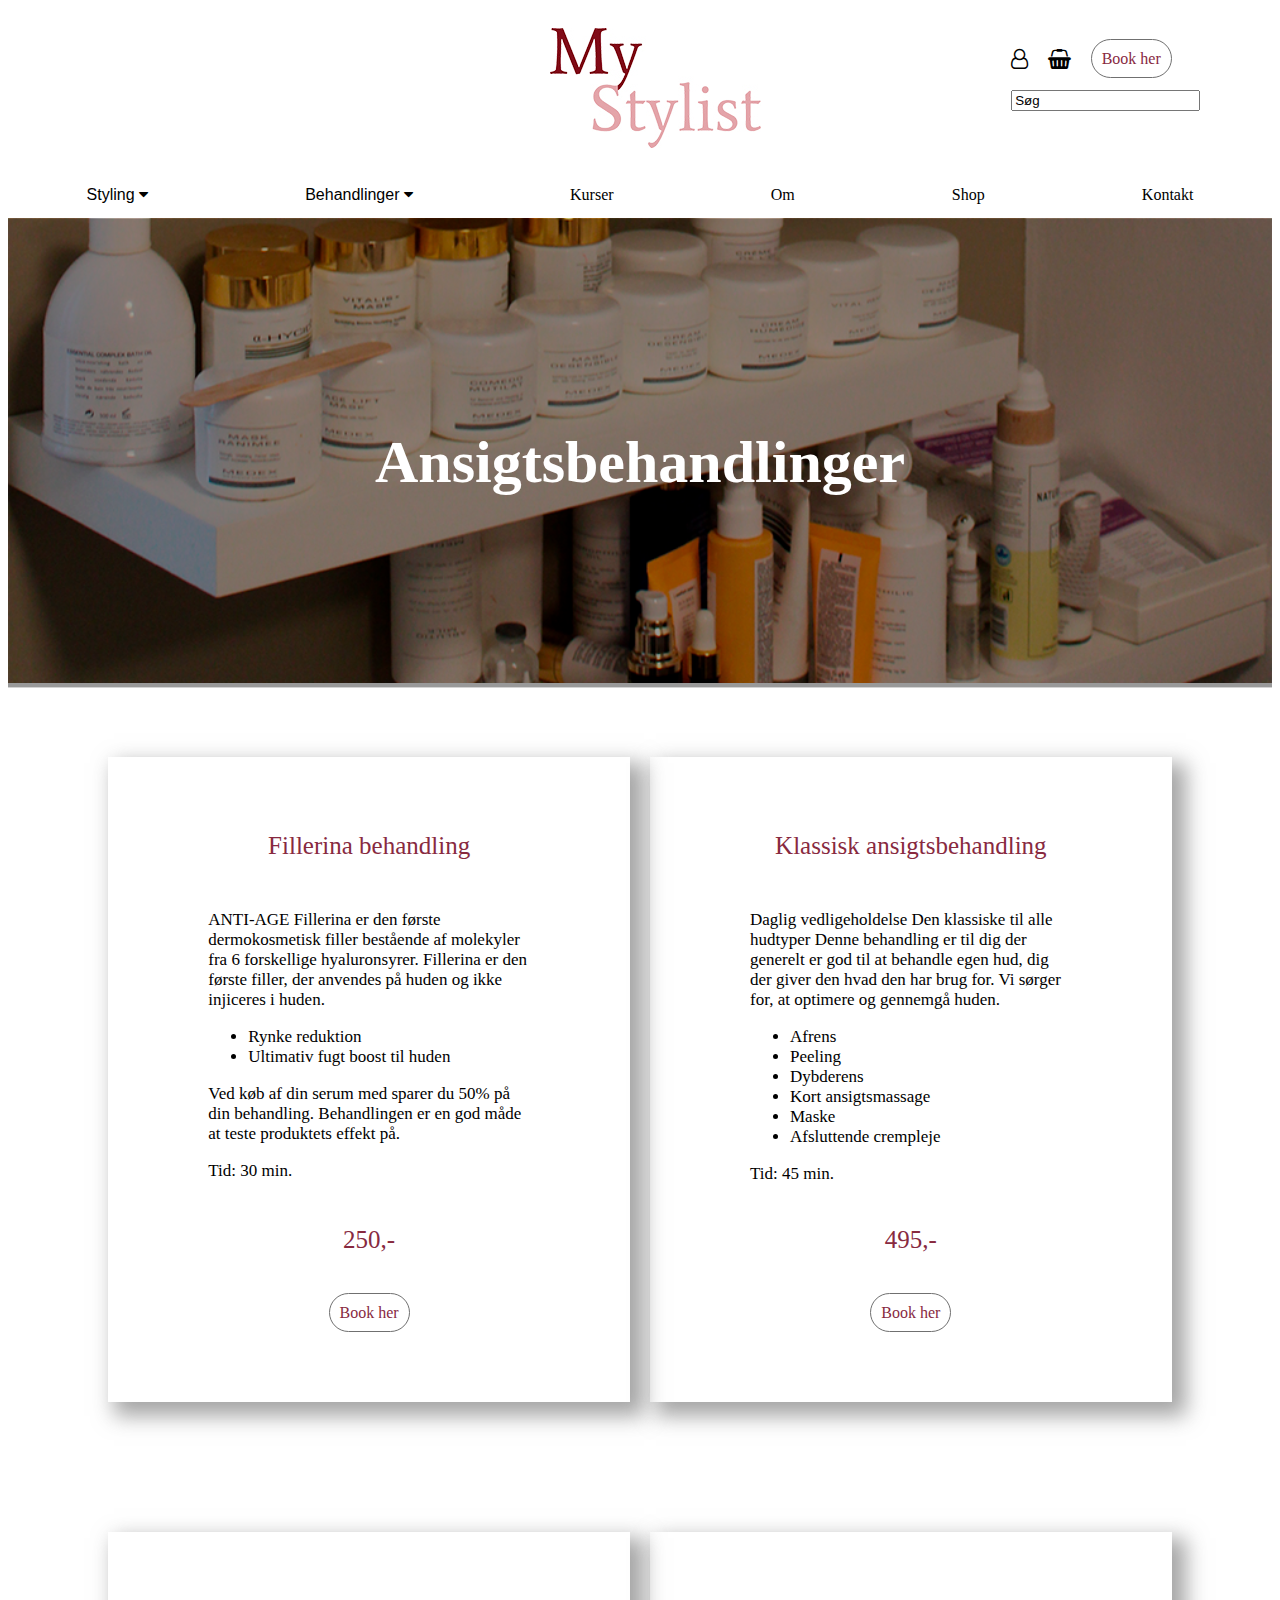
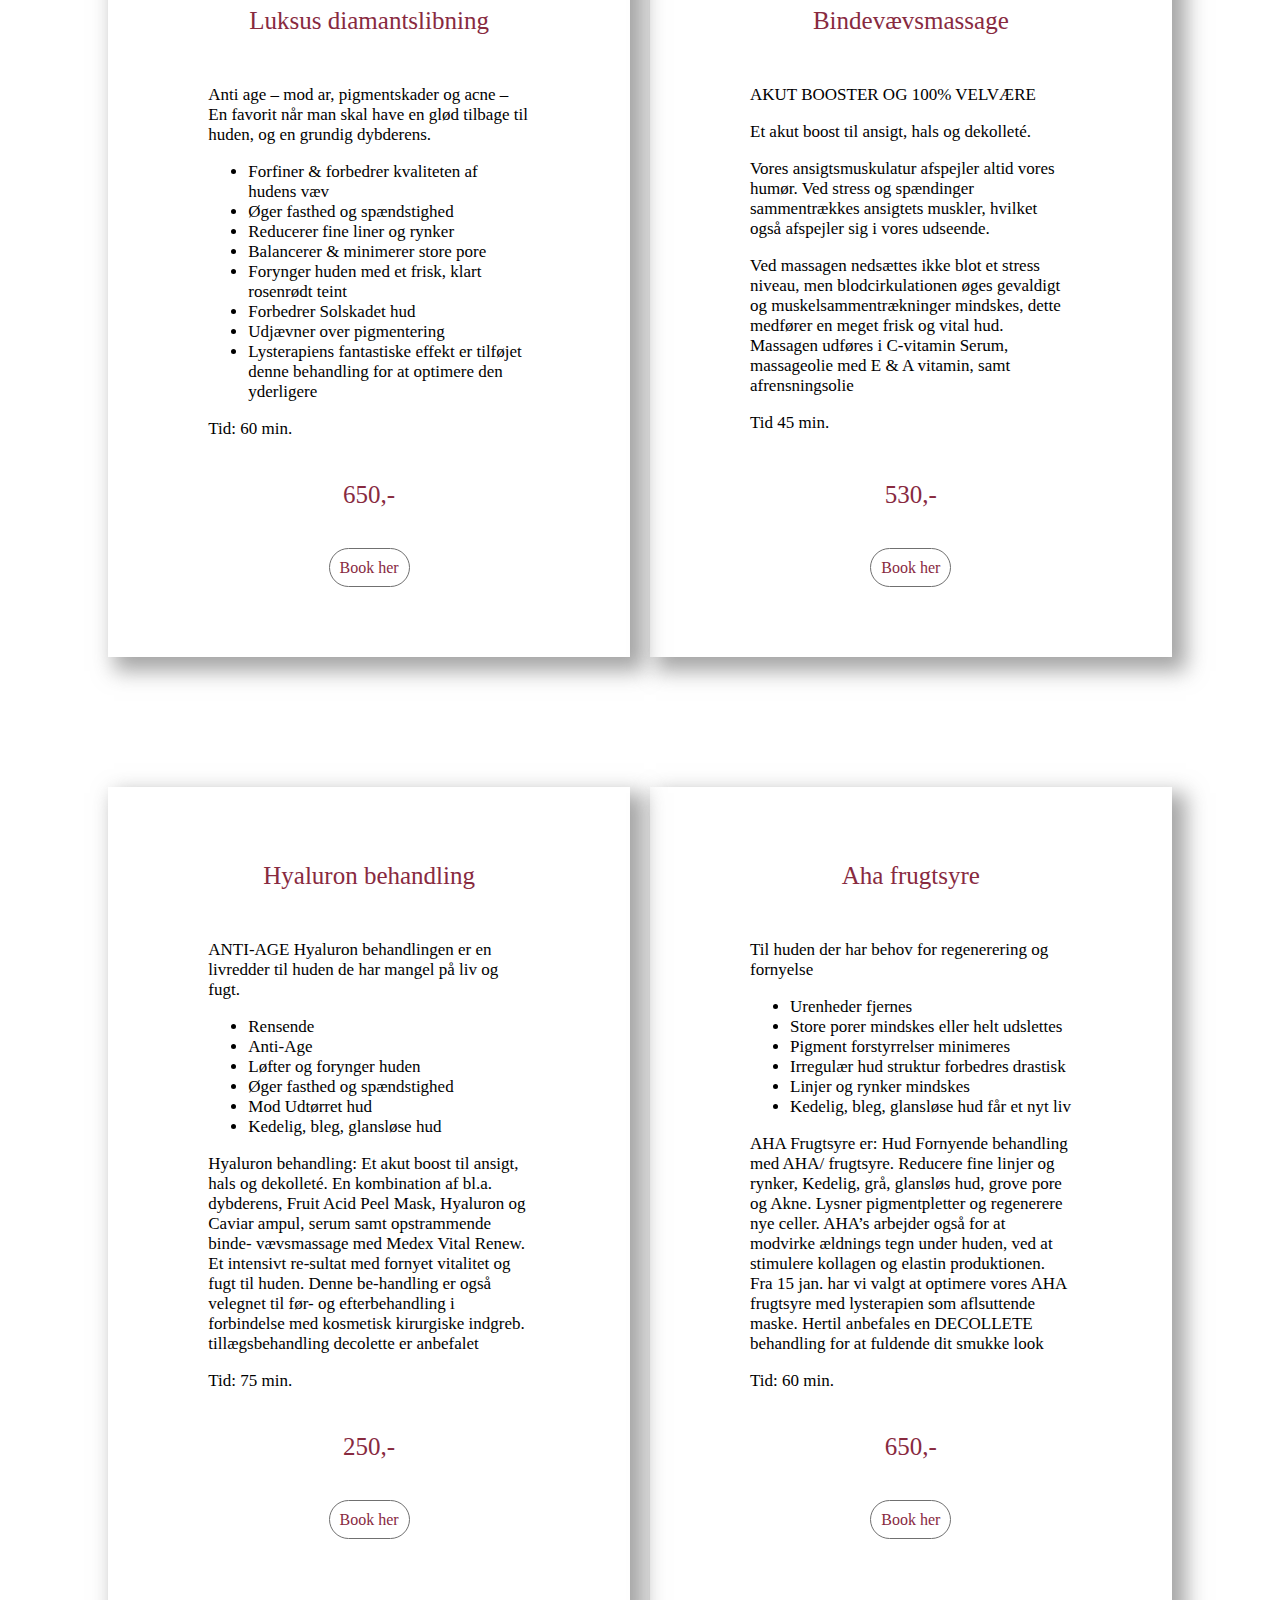
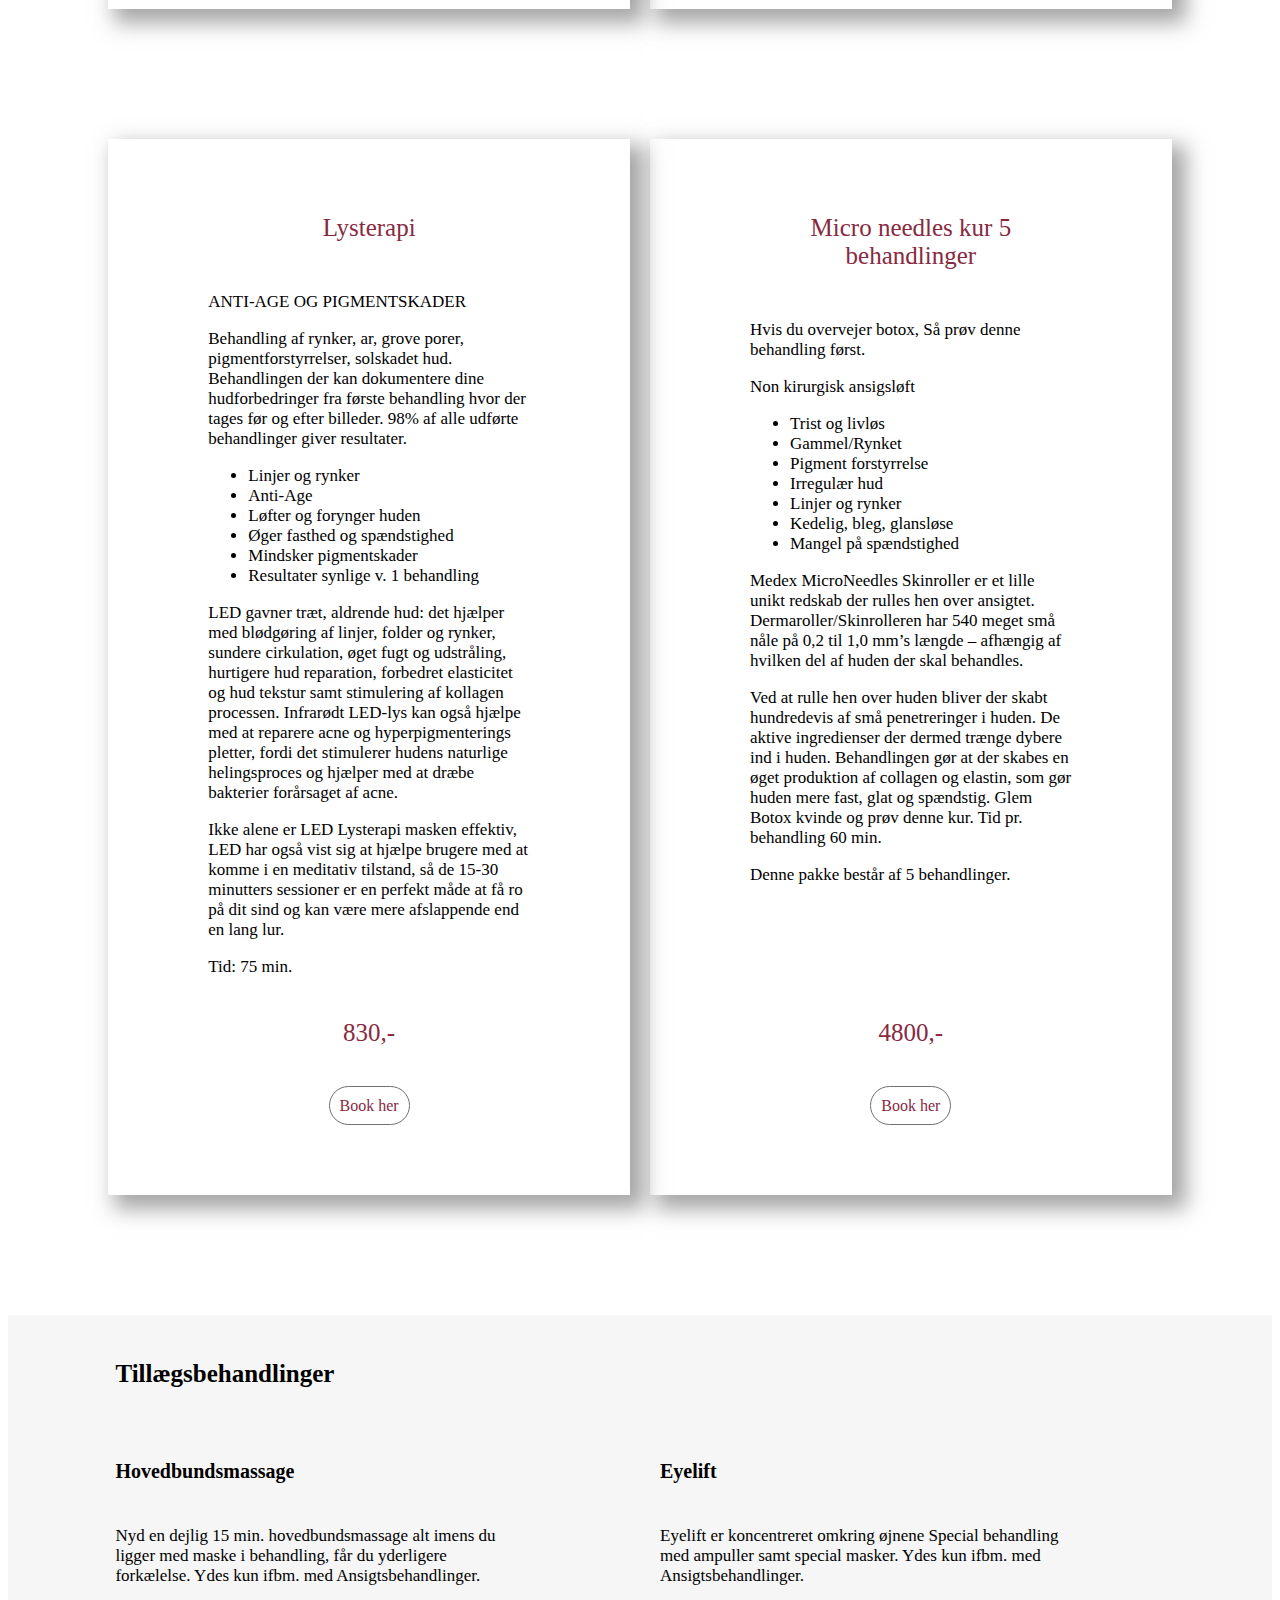
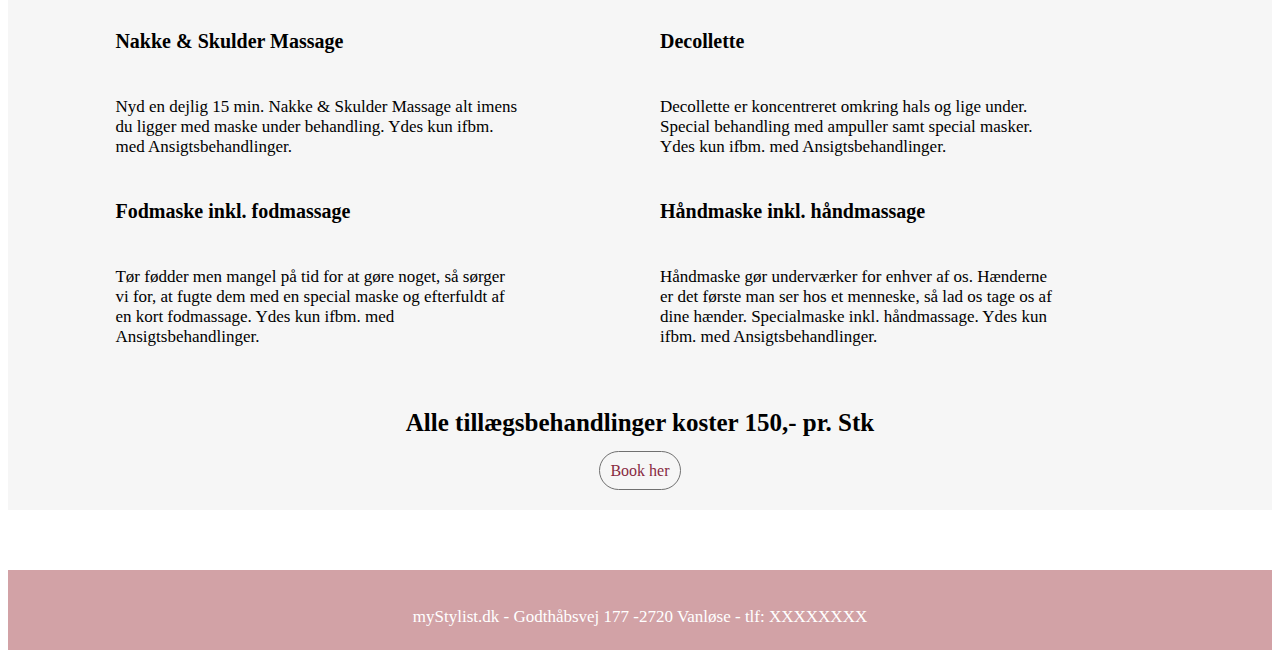
==== commit eba4cb90: "tilføjet rigtige billeder og kontakt side" ====
--- a/ansigtsbehandlinger.html
+++ b/ansigtsbehandlinger.html
@@ -62,7 +62,7 @@
 
   <div class="wrapper">
     <section class=hero>
-		<img class="heroimg" src="billeder/random.jpg" alt="Bryllupsbillede">
+		<img class="heroimg" src="billeder/ansigtsbehandlinger.png" alt="billede af skønhedsprodukter">
 		<article class="overlay"></article>
 		<aricle class="herotxt" >
 			<h1> Ansigtsbehandlinger</h1>
--- a/styles.css
+++ b/styles.css
@@ -15,6 +15,8 @@
 	font-family: 'Lora', serif;
 	text-decoration: none;
 	font-weight: 100;
+		color:#882A3F;
+	
 }
 
 h1 {
@@ -228,7 +230,7 @@
 /* styling af hero billede og overlay  ---------------------------------------------------*/
 
 .hero {
-	height: 300px;
+	height: auto;
 	
 }
 
@@ -236,11 +238,13 @@
   position: relative;
   text-align: center;
   color: white;
+	
 }
 
 .heroimg {
-	width: 100%;
-	height: 300px;
+	width:100%;
+	
+	
 }
 
 .herotxt {
@@ -256,9 +260,10 @@
 }
 
 .overlay {
+	
 	background-color: black;
 	position: absolute;
-	height: 300px;
+	height: 100%;
 	width: 100%;
 	 top: 50%;
   left: 50%;
@@ -273,7 +278,7 @@
 /* Slideshow container */
 .slideshow-container {
 grid-column: 1 / span 14;
-  width: 500px;
+  width: 300px; 
   position: relative;
   margin: auto;
 	margin-top: 30px;
@@ -380,9 +385,9 @@
 }
 
 .covidbillede {
-	background-color: darkmagenta;
-	height: 300px;
+	text-align: center;
 	grid-column: 2 / span 5;
+	margin-top: 20px;
 	
 }
 
@@ -406,10 +411,9 @@
 
 
 .volkommenbillede {
-	background-color: darkmagenta;
-	height: 300px;
+text-align: center;
 	grid-column: 2 / span 5;
-	
+	margin-top: 20px;
 	
 }
 
@@ -428,7 +432,14 @@
 .reviews h2 {
 	text-align: center;
 	grid-column: col-start / span 2;
-}
+	
+}
+
+.reviews h3 {
+		color:#882A3F;
+
+}
+
 
 .review-1 {
 	grid-column: 1 / span 1;
@@ -764,7 +775,8 @@
 	display: grid;
 	grid-template-columns: 8fr 2fr;
 	grid-template-rows: repeat(6, [row-start] minmax(min-content, max-content));
-	margin: 20px 0px 20px 20px;	
+	margin: 20px 0px 20px 40px;	
+	
 }
 
 	#brynnavn1, #brynnavn2, #brynnavn3, #brynnavn4, #brynnavn5, #brynnavn6, #brynnavn7, #brynnavn8, #brynbeskrivelse6, #brynbeskrivelse7, #brynbeskrivelse8 {
@@ -1052,6 +1064,12 @@
 	margin-bottom: 20px;
 	
 }
+
+.kursusbeskrivelse h4 {
+		color:#882A3F;
+	font-family: 'Lora', serif;
+}
+
 .kursusoverskrift {
 		grid-column: 1/ span 14;
 	text-align: center;
@@ -1075,6 +1093,103 @@
 	
 }
 
+
+/*om side styling  ------------------------------------*/
+
+.omside {
+	
+	display: grid;
+	grid-template-columns: repeat(14, [col-start] 1fr);
+	margin: 30px 0 30px 0;
+	background-color: #F6F6F6;
+	padding: 30px 0 30px 0;
+	
+}
+
+
+
+.omtekst {
+	grid-column: 1 / span 14;
+}
+
+
+.ombillede {
+	grid-column: 1 / span 14;
+	text-align: center;
+}
+
+
+/*kontakt   ------------------------------------*/
+
+
+
+.kliniksec {
+	
+	display: grid;
+	grid-template-columns: repeat(14, [col-start] 1fr);
+	margin: 30px 0 30px 0;
+	background-color: #F6F6F6;
+	padding: 30px 0 30px 0;
+}
+.klinikinfo h4 {
+	color:#882A3F;
+	font-family: 'Lora', serif;
+	
+}
+
+.klinikinfo {
+	grid-column: 1 / span 14;
+}
+
+.klinikfotos {
+	grid-column: 1 / span 14;
+	text-align: center;
+}
+
+
+
+.kontakt {
+	grid-column: 1 / span 14;
+	display: grid;
+	grid-template-columns: repeat(14, [col-start] 1fr);
+	margin-top: 30px;
+	
+}
+
+
+.kontaktform {
+	grid-column: 1 / span 7;
+	text-align: center;
+	margin-right: auto;
+	margin-left: auto;
+	
+}
+
+.kontaktform h4 {
+	color:#882A3F;
+	font-family: 'Lora', serif;
+}
+
+#fname, #phone, #emne, #email {
+	width: 100%;
+	display: block;
+	margin: 20px 0 20px 0;
+	box-shadow: 0px 8px 16px 0px rgba(0,0,0,0.2);
+	padding: 5px;
+	border: none;
+	color: #504D4D;
+	font-family: 'Lora', serif;
+	
+}
+
+.kontaktinfo {
+	grid-column: 8 / span 7;
+	text-align: center;
+}
+
+.kontaktinfo h4 {
+	color:#882A3F;
+}
 
 
 @media only screen and (min-width: 600px) {
@@ -1172,24 +1287,17 @@
 /* hero på desktop version ---------------------------------------------------*/
 
 .hero {
-	height: 500px;
+
 	grid-column: col-start / span 14;
 }
 
-.heroimg {
-	height: 500px;
-}
 
 
 .herotxt h1 {
 	margin-bottom: 20px;
 }
 
-.overlay {
-
-	height: 500px;
-	
-}	
+
 	
 	
 /* forside styling ændringer til desktop---------------------------------------------------*/
@@ -1201,19 +1309,14 @@
 
 
 .covidbillede {
-	height: 550px;
+	text-align: center;
 }
 
 .volkommenbox {
 	grid-column: 8 / span 7;
 	}
 	
-.volkommenbillede {
-	
-	height: 550px;
-
-}
-	
+
 
 /* desktop ændringer i grid: anmeldelser styling-- på forside og kropbehandlinger-------------------------------------------------*/
 
@@ -1253,7 +1356,6 @@
 
 .pakkeA {
 	grid-column: 2 / span 6;}
-}
 
 
 .pakkec {
@@ -1299,10 +1401,60 @@
 	padding-bottom: 30px;
 	
 }
-
-
-
-
-
-
-
+	
+	/*om side styling  ------------------------------------*/
+
+.omside {
+	grid-column: col-start / span 14;
+	display: grid;
+	
+	
+}
+
+
+
+
+
+.kliniksec {
+	grid-column: col-start / span 14;
+	display: grid;
+	grid-template-columns: repeat(14, [col-start] 1fr);
+	
+}
+
+	
+
+.omtekst {
+	grid-column: 7 / span 7;
+}
+
+.ombillede {
+	grid-column: 2 / span 4;
+	text-align: center;
+}
+
+
+.klinikinfo {
+	margin-bottom: auto;
+	margin-top: auto;
+	grid-column: 2 / span 6;
+}
+
+.klinikfotos {
+	grid-column: 9 / span 4;
+	text-align: center;
+}
+
+/* slideshow ------------------------------------------------*/	
+	
+.slideshow-container {
+
+  width: 500px;
+
+	
+}
+	
+}
+
+
+
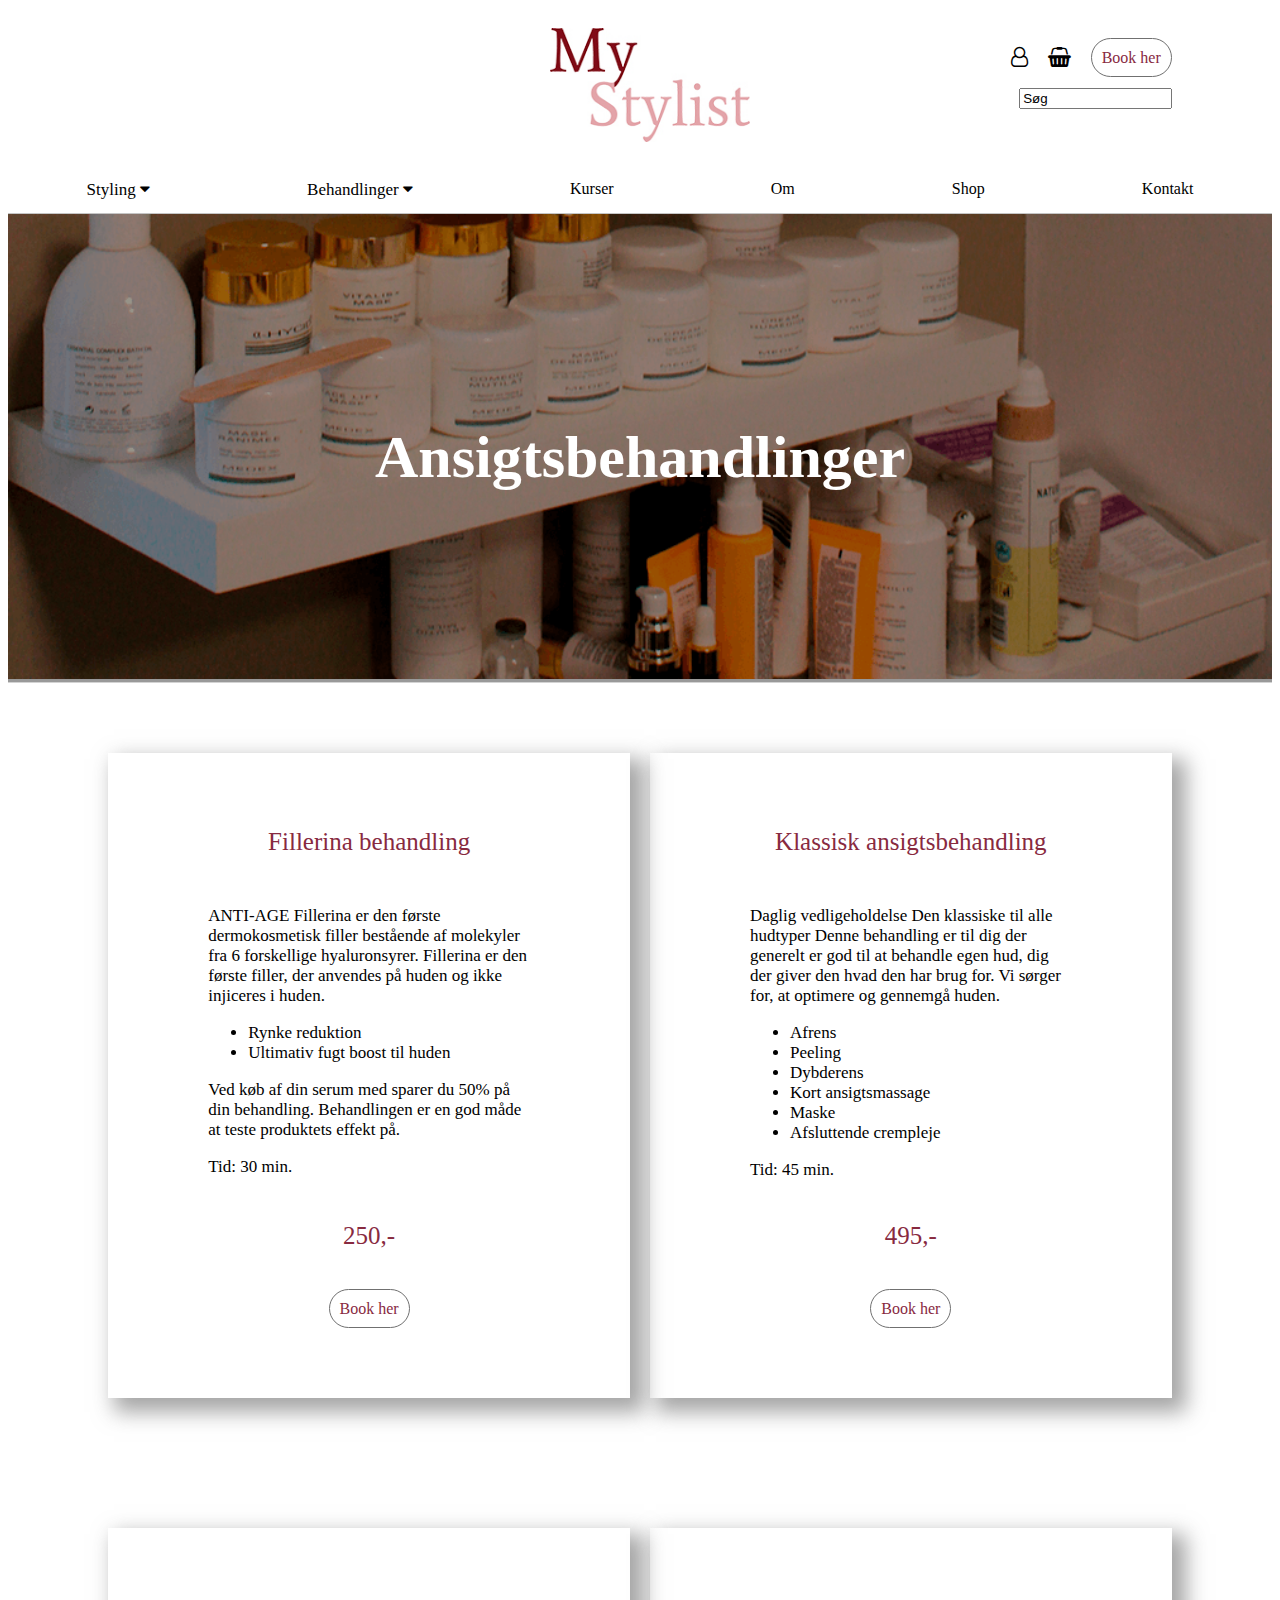
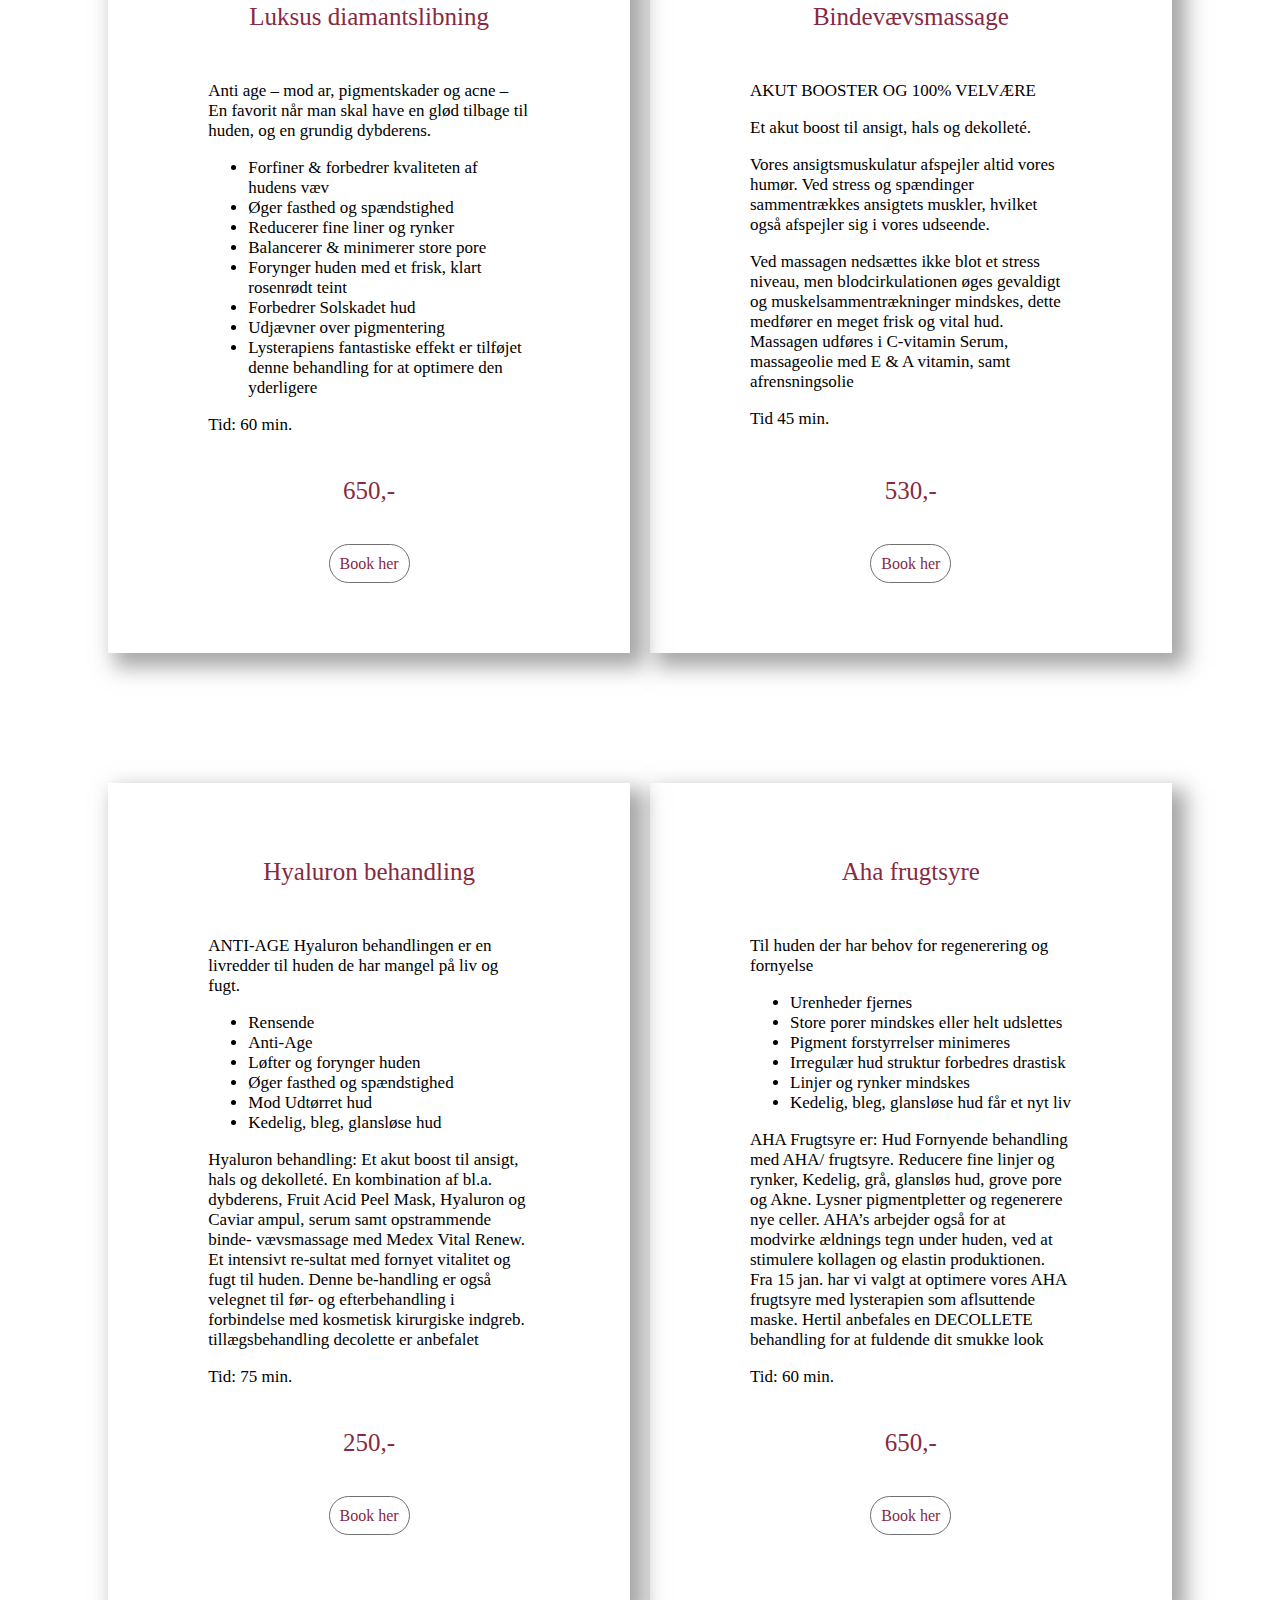
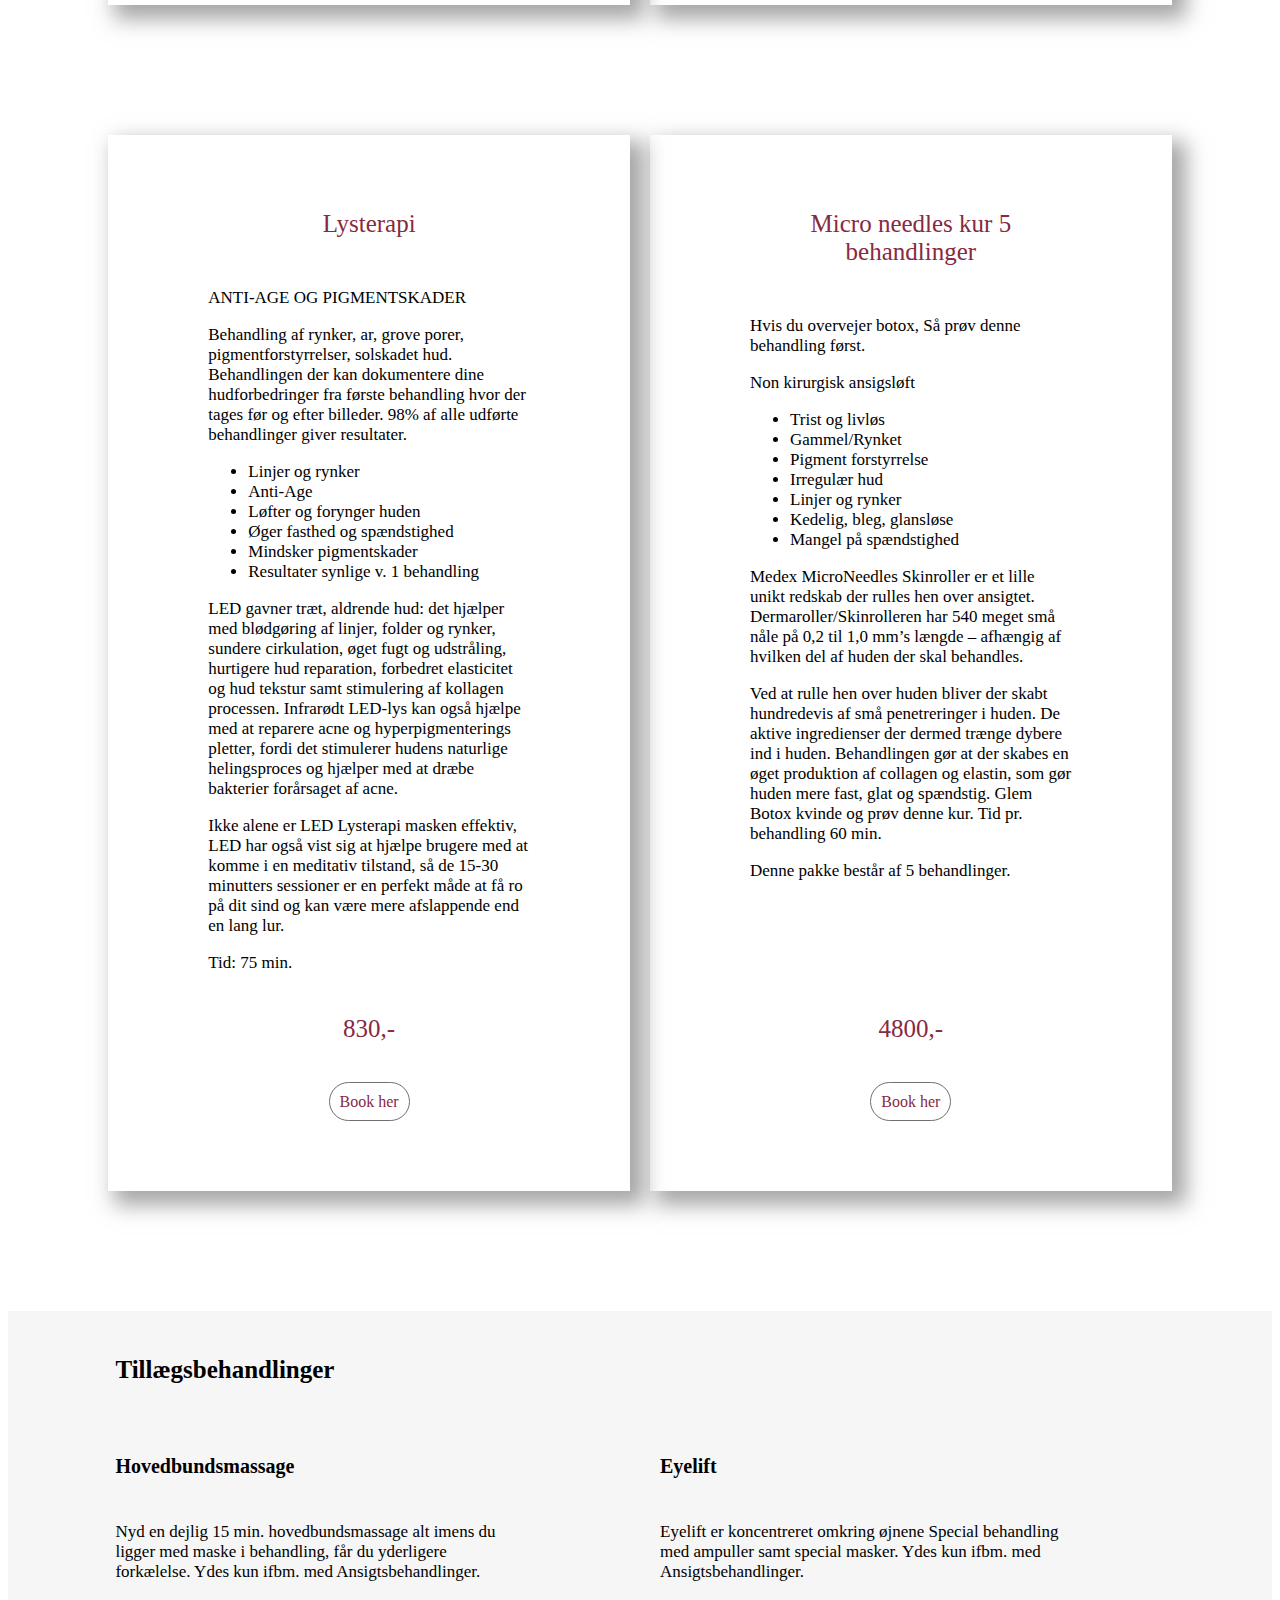
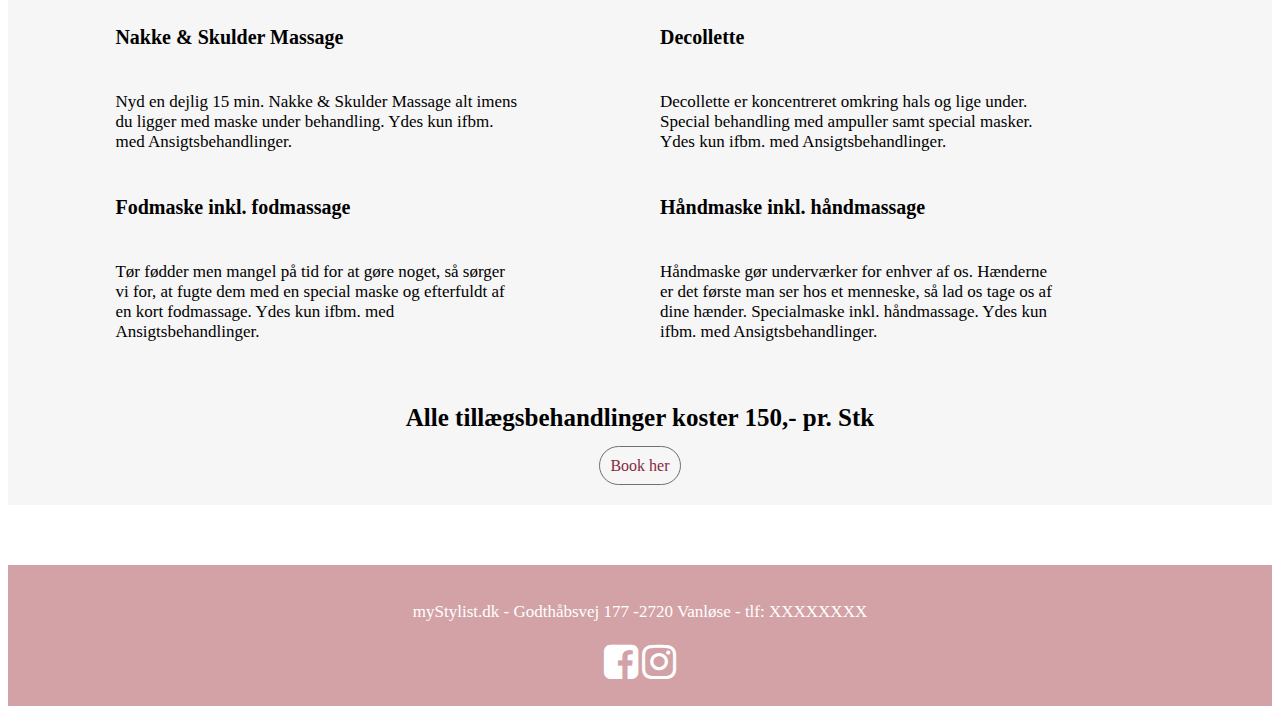
==== commit 77b9d601: "fejlrettelser efter test" ====
--- a/ansigtsbehandlinger.html
+++ b/ansigtsbehandlinger.html
@@ -1,12 +1,14 @@
 <!doctype html>
-<html>
+<html lang="da">
 <head>
 <meta charset="UTF-8">
  <meta name="robots" content="noindex nofollow" />
+<meta name="viewport" content="width=device-width, initial-scale=1.0">
 <title>Ansigtsbehandlinger</title>
 <link href="styles.css" rel="stylesheet" type="text/css">
 <link rel="stylesheet" href="https://cdnjs.cloudflare.com/ajax/libs/font-awesome/4.7.0/css/font-awesome.min.css">
-</head>
+<link href="navstyles.css" rel="stylesheet" type="text/css">
+	</head>
 <body>
 <header>
   <section class="logo">
@@ -27,46 +29,56 @@
   </section>
 </header>
 	
-		<nav>
-	
-  <div class="styling-drop">
-    <button class="dropknap1" onclick="styleFunction()">Styling <i class="fa fa-caret-down"></i> </button>
-    <div class="indhold" id="styleDropdown"> 
-		<a href="bryllup.html">Bryllupsstyling</a> 
+			<nav class="nav" id="navigation">
+    
+	<a href="javascript:void(0);" class="icon" onclick="myFunction()">Menu  &#9776;</a>	
+		
+		
+	
+  <div class="dropdown">
+    <button class="dropbtn">Styling 
+      <i class="fa fa-caret-down"></i>
+    </button>
+    <div class="dropdown-content">
+      <a      href="bryllup.html">Bryllupsstyling</a> 
 		<a href="styling-har.html">Styling af hår og makeup</a> 
-	 </div>
+    </div>
   </div>
-	
-  <div class="behandling-drop">
-    <button class="dropknap2" onclick="behandlingFunction()">Behandlinger <i class="fa fa-caret-down"></i> </button>
-    <div class="indhold" id="behandlingDropdown">
-		<a href="ansigtsbehandlinger.html">Ansigtsbehandlinger</a> 
+  
+  <div class="dropdown">
+    <button class="dropbtn">Behandlinger 
+      <i class="fa fa-caret-down"></i>
+    </button>
+    <div class="dropdown-content">
+      <a href="ansigtsbehandlinger.html">Ansigtsbehandlinger</a> 
 		<a href="hudpleje.html">Skræddersyet hudpleje</a> 
 		<a href="manicure.html">Manicure & pedicure</a>
 		<a href="bryn.html">Bryn & vipper</a>
 		<a href="voks.html">Voks</a>
 		<a href="permanent.html">Permanent makeup</a>
 		<a href="kropsbehandlinger.html">Kropsbehandlinger</a>
-	</div>
-  </div>
-	
-  	<a href="kurser.html">Kurser</a> 
-	<a href="om.html">Om</a> 
-	<a href="shop.html">Shop</a> 
-	<a href="kontakt.html">Kontakt</a> 
-
-	</nav>
+    </div>
+  </div> 
+  
+ <a href="kurser.html">Kurser</a>
+  <a href="om.html">Om</a>
+  <a href="shop.html">Shop</a>
+  <a href="kontakt.html">Kontakt</a>
+  
+  
+</nav> 
+
 
 
 	
 
   <div class="wrapper">
-    <section class=hero>
+    <section class="hero">
 		<img class="heroimg" src="billeder/ansigtsbehandlinger.png" alt="billede af skønhedsprodukter">
 		<article class="overlay"></article>
-		<aricle class="herotxt" >
+		<article class="herotxt" >
 			<h1> Ansigtsbehandlinger</h1>
-		</aricle>
+		</article>
 	</section>
 	
 	
@@ -413,7 +425,9 @@
 	</div>
 <footer>
   <p> myStylist.dk - Godthåbsvej 177 -2720 Vanløse - tlf: XXXXXXXX</p>
+<a href="https://www.facebook.com/myStylist.stylist"> <i class="fa fa-facebook-square" aria-hidden="true"></i></a>
+<a href="https://www.instagram.com/mystylist/"> <i class="fa fa-instagram" aria-hidden="true"></i></a>	
 </footer>
-<script type="text/javascript" src="script.js"></script>
+<script src="script.js"></script>
 </body>
 </html>
--- a/styles.css
+++ b/styles.css
@@ -20,7 +20,7 @@
 }
 
 h1 {
-	font-size: 30px;
+	font-size: 25px;
 }
 
  h3 {
@@ -59,6 +59,18 @@
 	padding: 10px;
 }
 
+.bookknap:hover {
+	background-color:#D2A2A6;
+	
+}
+
+.booksec {
+	text-align: center;
+	grid-column: 1/ span 14;
+	margin-top: 20px;
+	
+}
+
 /*priser på alle side farveændring ------------*/	
 
 .pris {
@@ -92,69 +104,6 @@
 }
 
 
-/* styling af navigationsmenuen på desktopversion ---------------------------------------------------*/
-nav {
-  overflow: hidden;
-  display:flex;
-  justify-content: space-around;
-}
-
-nav a {
-  float: left;
-  font-size: 16px;
-  color: black;
-  text-align: center;
-  padding: 14px 16px;
-  text-decoration: none;
-}
-
-.styling-drop, .behandling-drop {
-  float: left;
-  overflow: hidden;
-}
-
-.styling-drop .dropknap1, .behandling-drop .dropknap2 {
-  cursor: pointer;
-  font-size: 16px;  
-  border: none;
-  outline: none;
-  color: black;
-  padding: 14px 16px;
-  background-color: white;
-  margin: 0;
-}
-
-nav a:hover, .styling-drop:hover .dropknap1, .dropknap1:focus, .behandling-drop:hover .dropknap2, .dropknap2:focus {
-  background-color: #D2A2A6;
-}
-
-.indhold  {
-  display: none;
-  position: absolute;
-  background-color: #f9f9f9;
-  min-width: 160px;
-  box-shadow: 0px 8px 16px 0px rgba(0,0,0,0.2);
-  z-index: 1;
-}
-
-.indhold a {
-  float: none;
-  color: black;
-  padding: 12px 16px;
-  text-decoration: none;
-  display: block;
-  text-align: left;
-}
-
-.indhold a:hover, {
-  background-color: #D2A2A6;
-}
-
-.visboks {
-  display: block;
-}
-
-
 
 
 
@@ -165,7 +114,6 @@
 header {
 	display: grid;
 	grid-template-columns: repeat(4, [col-start] 1fr);
-	grid-template-rows: 1fr 1fr;
 	padding-bottom: 20px;
 	padding-top: 20px;
 }
@@ -173,28 +121,36 @@
 
 .logo {
 	grid-row: 1 / span 2;
-	grid-column: 2 / span 2;
-	text-align: center;
-}
+	text-align: left;
+	margin-left: 30px;
+	
+}
+.logo a img {
+		width: 150px;
+	}
+
 .search {
 	grid-column: 1 / span 4;
-	margin-right: 10px;
-	margin-left: 10px;
+	margin-right: auto;
+	margin-left: auto;
+	width:80%;
+	
+	
+}
+
+.search input {
+
 	width:100%;
-	
-}
-
-.search input {
-
-	width:100%;
 }
 
 .head-icons {
-	grid-column: 4 / span 2;
+	grid-column: 3/ span 2;
 	display: grid;
 	grid-template-columns: repeat(3, [col-start] auto);
 	align-items: center;
 	text-align: center;
+	
+	
 }
 
 .bruger {
@@ -223,8 +179,13 @@
 	text-align: center;
 	color: white;
 	background-color: #D2A2A6;
-	height: 60px;
+	padding-bottom: 20px;
 	padding-top:20px;
+}
+
+footer a {
+	color: white;
+	font-size: 40px;
 }
 
 /* styling af hero billede og overlay  ---------------------------------------------------*/
@@ -252,7 +213,7 @@
   top: 50%;
   left: 50%;
   transform: translate(-50%, -50%);
-	font-size: 50px;
+font-size: 50px;
 }
 
 .herotxt h1 {
@@ -359,19 +320,25 @@
 	color:white;
 	background-color:rgba(255,255,255,0.40);
 	border-radius: 40px;
-	padding: 10px;
-	font-size: 20px;
-	
+	padding: 5px;
+	font-size: 10px;
+	position: absolute;
+	top: 100%;
+  	left: 50%;
+  	transform: translate(-50%, -50%);
+	
+	
+
 }
 
 
 .covidbox {
 	background-color: #F6F6F6;
-	
 	display: grid;
 	grid-template-columns: repeat(7, [col-start] 1fr);
 	padding-bottom: 50px;
 	margin-right: 5px;
+	width: 100%;
 }
 .covidbox h2 {
 text-align: center;
@@ -397,6 +364,7 @@
 	grid-template-columns: repeat(7, [col-start] 1fr);
 	padding-bottom: 50px;
 	margin-left: 5px;
+	width: 100%;
 }
 .volkommenbox h2 {
 text-align: center;
@@ -407,7 +375,6 @@
 grid-column: 2 / span 5;
 margin: 0;
 }
-
 
 
 .volkommenbillede {
@@ -416,7 +383,6 @@
 	margin-top: 20px;
 	
 }
-
 
 
 /* anmeldelser styling-- på forside og kropbehandlinger-------------------------------------------------*/
@@ -574,7 +540,6 @@
 
 .permanentbeskrivelse {
 	grid-column: col-start / span 14;
-	background-color: #F6F6F6;
 	padding: 70px;
 	margin-top: 40px;
 }
@@ -591,7 +556,7 @@
 	display: grid;
 	grid-template-columns: 8fr 2fr;
 		grid-template-rows: repeat(6, [row-start] minmax(min-content, max-content));
-	margin: 20px 20px 20px 0px;
+	margin:0px;
 	
 }
 
@@ -600,7 +565,7 @@
 	display: grid;
 	grid-template-columns: 8fr 2fr;
 	grid-template-rows: repeat(8, [row-start] minmax(min-content, max-content));
-	margin: 20px 0px 20px 20px;
+	margin: 0;
 	
 }
 
@@ -663,7 +628,7 @@
 	display: grid;
 	grid-template-columns: 8fr 2fr;
 		grid-template-rows: repeat(5, [row-start] minmax(min-content, max-content));
-	margin: 20px 20px 20px 0px;
+	margin:0px;
 	
 }
 
@@ -672,7 +637,7 @@
 	display: grid;
 	grid-template-columns: 8fr 2fr;
 	grid-template-rows: repeat(5, [row-start] minmax(min-content, max-content));
-	margin: 20px 0px 20px 20px;
+	margin: 0;
 	
 }
 
@@ -728,7 +693,7 @@
 	display: grid;
 	grid-template-columns: 8fr 2fr;
 		grid-template-rows: repeat(2, [row-start] minmax(min-content, max-content));
-	margin: 20px 20px 20px 0px;
+	margin:0px;
 	
 }
 
@@ -737,7 +702,7 @@
 	display: grid;
 	grid-template-columns: 8fr 2fr;
 	grid-template-rows: repeat(1, [row-start] minmax(min-content, max-content));
-	margin: 20px 0px 20px 20px;
+	margin: 0px;
 	
 }
 
@@ -765,8 +730,8 @@
 	grid-column: 2/ span 6;
 	display: grid;
 	grid-template-columns: 8fr 2fr;
-		grid-template-rows: repeat(6, [row-start] 1fr));
-	margin: 20px 20px 20px 0px;
+		grid-template-rows: repeat(6, [row-start] 1fr);
+	margin:0px;
 	
 }
 
@@ -775,7 +740,7 @@
 	display: grid;
 	grid-template-columns: 8fr 2fr;
 	grid-template-rows: repeat(6, [row-start] minmax(min-content, max-content));
-	margin: 20px 0px 20px 40px;	
+	margin:0;	
 	
 }
 
@@ -816,7 +781,7 @@
 	display: grid;
 	grid-template-columns: 8fr 2fr;
 		grid-template-rows: repeat(10, [row-start] minmax(min-content, max-content));
-	margin: 20px 20px 20px 0px;
+	margin:0px;
 	
 }
 
@@ -825,7 +790,7 @@
 	display: grid;
 	grid-template-columns: 8fr 2fr;
 	grid-template-rows: repeat(9, [row-start] minmax(min-content, max-content));
-	margin: 20px 0px 20px 20px;	
+	margin:0;	
 }
 
 	#voksnavn1, #voksnavn2, #voksnavn3, #voksnavn4, #voksnavn5, #voksnavn6, #voksnavn7, #voksnavn8, #voksnavn9, #voksnavn10, #voksnavn11, #voksnavn12, #voksnavn13, #voksnavn14, #voksnavn15, #voksnavn16, #voksnavn17, #voksnavn18, #voksnavn19 {
@@ -997,7 +962,7 @@
 	display: grid;
 	grid-template-columns: 8fr 2fr;
 		grid-template-rows: repeat(2, [row-start] minmax(min-content, max-content));
-	margin: 20px 20px 20px 0px;
+	
 	
 }
 
@@ -1006,11 +971,12 @@
 	display: grid;
 	grid-template-columns: 8fr 2fr;
 	grid-template-rows: repeat(1, [row-start] minmax(min-content, max-content));
-	margin: 20px 0px 20px 20px;
+	
 	
 }
 
 	#konfnavn1, #konfnavn2, #konfnavn3, #konfbeskrivelse1, #konfbeskrivelse2, #konfbeskrivelse3 {
+
 	grid-column: 1/ span 1;
 
 }
@@ -1022,7 +988,7 @@
 
 }
 
-#konfpris1 {
+#konfpris1, #konfpris3{
 	grid-row: row-start/ span 1;
 }
 
@@ -1059,7 +1025,7 @@
 /* kursus siden -----------------------------------------------------------------------------------------------------------*/
 .kursusbeskrivelse {
 	grid-column: 1/ span 14;
-	background-color: #F6F6F6;
+	
 	padding: 50px;
 	margin-bottom: 20px;
 	
@@ -1162,6 +1128,7 @@
 	text-align: center;
 	margin-right: auto;
 	margin-left: auto;
+	
 	
 }
 
@@ -1182,6 +1149,10 @@
 	
 }
 
+#emne {
+	margin-bottom: 50px;
+}
+
 .kontaktinfo {
 	grid-column: 8 / span 7;
 	text-align: center;
@@ -1190,6 +1161,15 @@
 .kontaktinfo h4 {
 	color:#882A3F;
 }
+
+.shop {
+	grid-column: 1 / span 14;
+	text-align: center;
+	font-family: 'Lora', serif;
+	color:#882A3F;
+	margin: 100px 0 100px 0;
+}
+
 
 
 @media only screen and (min-width: 600px) {
@@ -1227,6 +1207,9 @@
 }
 
 
+		
+	
+	
 /* styling af header ---------------------------------------------------*/
 
 
@@ -1240,7 +1223,16 @@
 .logo {
 	grid-row: 1 / span 2;
 	grid-column: 7 / span 2;
-}
+	margin: 0;
+	
+	
+	
+}
+	.logo a img {
+		width: 200px;
+	}
+
+	
 .search {
 	grid-column: 12 / span 2;
 }
@@ -1260,12 +1252,14 @@
 	grid-column: col-start / span 1;
 	margin-bottom: 0px;
 	
+	
 
 }
 .kurv {
 	font-size: 20px;
 	grid-column: 2 / span 1;
 	margin-bottom: 0px;
+	
 }
 
 .book {
@@ -1314,6 +1308,12 @@
 
 .volkommenbox {
 	grid-column: 8 / span 7;
+	}
+	
+	.kurserknap {
+		top: 120%;
+  	padding: 10px;
+	font-size: 20px;
 	}
 	
 
--- a/navstyles.css
+++ b/navstyles.css
@@ -0,0 +1,117 @@
+@charset "UTF-8";
+/* CSS Document */
+
+
+.nav {
+  overflow: hidden;
+   display:flex;
+  justify-content: space-around;
+ 
+}
+
+.nav a {
+  float: left;
+  font-size: 16px;
+  color: black;
+  text-align: center;
+  padding: 14px 16px;
+  text-decoration: none;
+}
+
+.nav .icon {
+  display: none;
+}
+
+.dropdown {
+  float: left;
+  overflow: hidden;
+}
+
+.dropdown .dropbtn {
+  font-size: 17px;    
+  border: none;
+  outline: none;
+  color:black;
+  padding: 14px 16px;
+  background-color: inherit;
+  font-family: inherit;
+  margin: 0;
+}
+
+.dropdown-content {
+  display: none;
+  position: absolute;
+  background-color: #f9f9f9;
+  min-width: 160px;
+  box-shadow: 0px 8px 16px 0px rgba(0,0,0,0.2);
+  z-index: 1;
+}
+
+.dropdown-content a {
+  float: none;
+  color: black;
+  padding: 12px 16px;
+  text-decoration: none;
+  display: block;
+  text-align: left;
+}
+
+.nav a:hover, .dropdown:hover .dropbtn {
+  background-color: #D2A2A6;
+}
+
+.dropdown-content a:hover {
+  background-color: #D2A2A6;
+}
+
+.dropdown:hover .dropdown-content {
+  display: block;
+  background-color:#E8E7E7;
+}
+
+@media screen and (max-width: 600px){
+	
+	
+	
+	.nav {
+	justify-content: flex-start;
+	margin-left: 0;
+		
+		
+	}
+  .nav a:not(:first-child), .dropdown .dropbtn {
+    display: none;
+	
+  }
+  .nav a.icon {
+    float: right;
+    display: block;
+	 
+  }
+
+  .nav.mobile {
+    position: relative;
+	display: block;
+	
+  }
+  
+  
+  .nav.mobile .icon {
+   width: a;
+	  
+  }
+  .nav.mobile a {
+    float: none;
+    display: block;
+    text-align: left;
+    
+  }
+  .nav.mobile .dropdown {float: none;}
+  .nav.mobile .dropdown-content {position: relative;}
+  .nav.mobile .dropdown .dropbtn {
+    display: block;
+    width: auto;
+    text-align: left;
+    
+  }
+}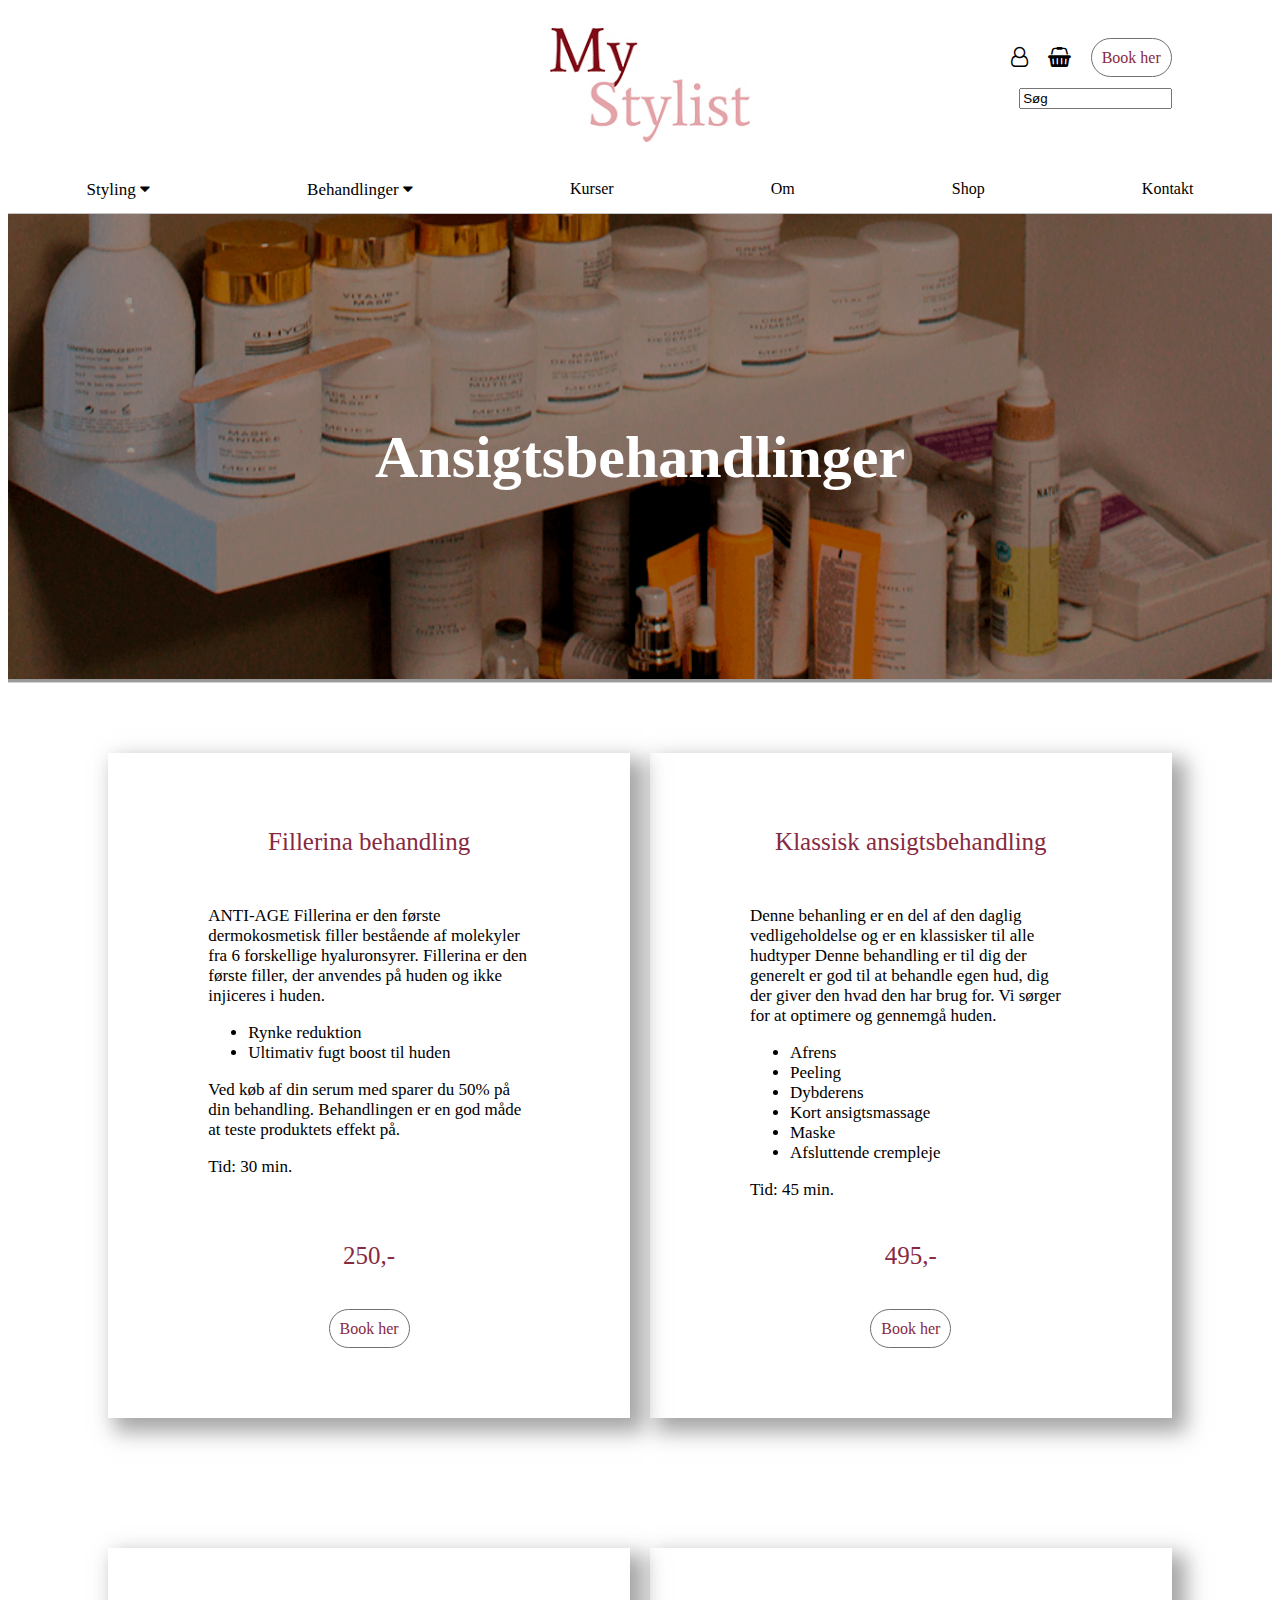
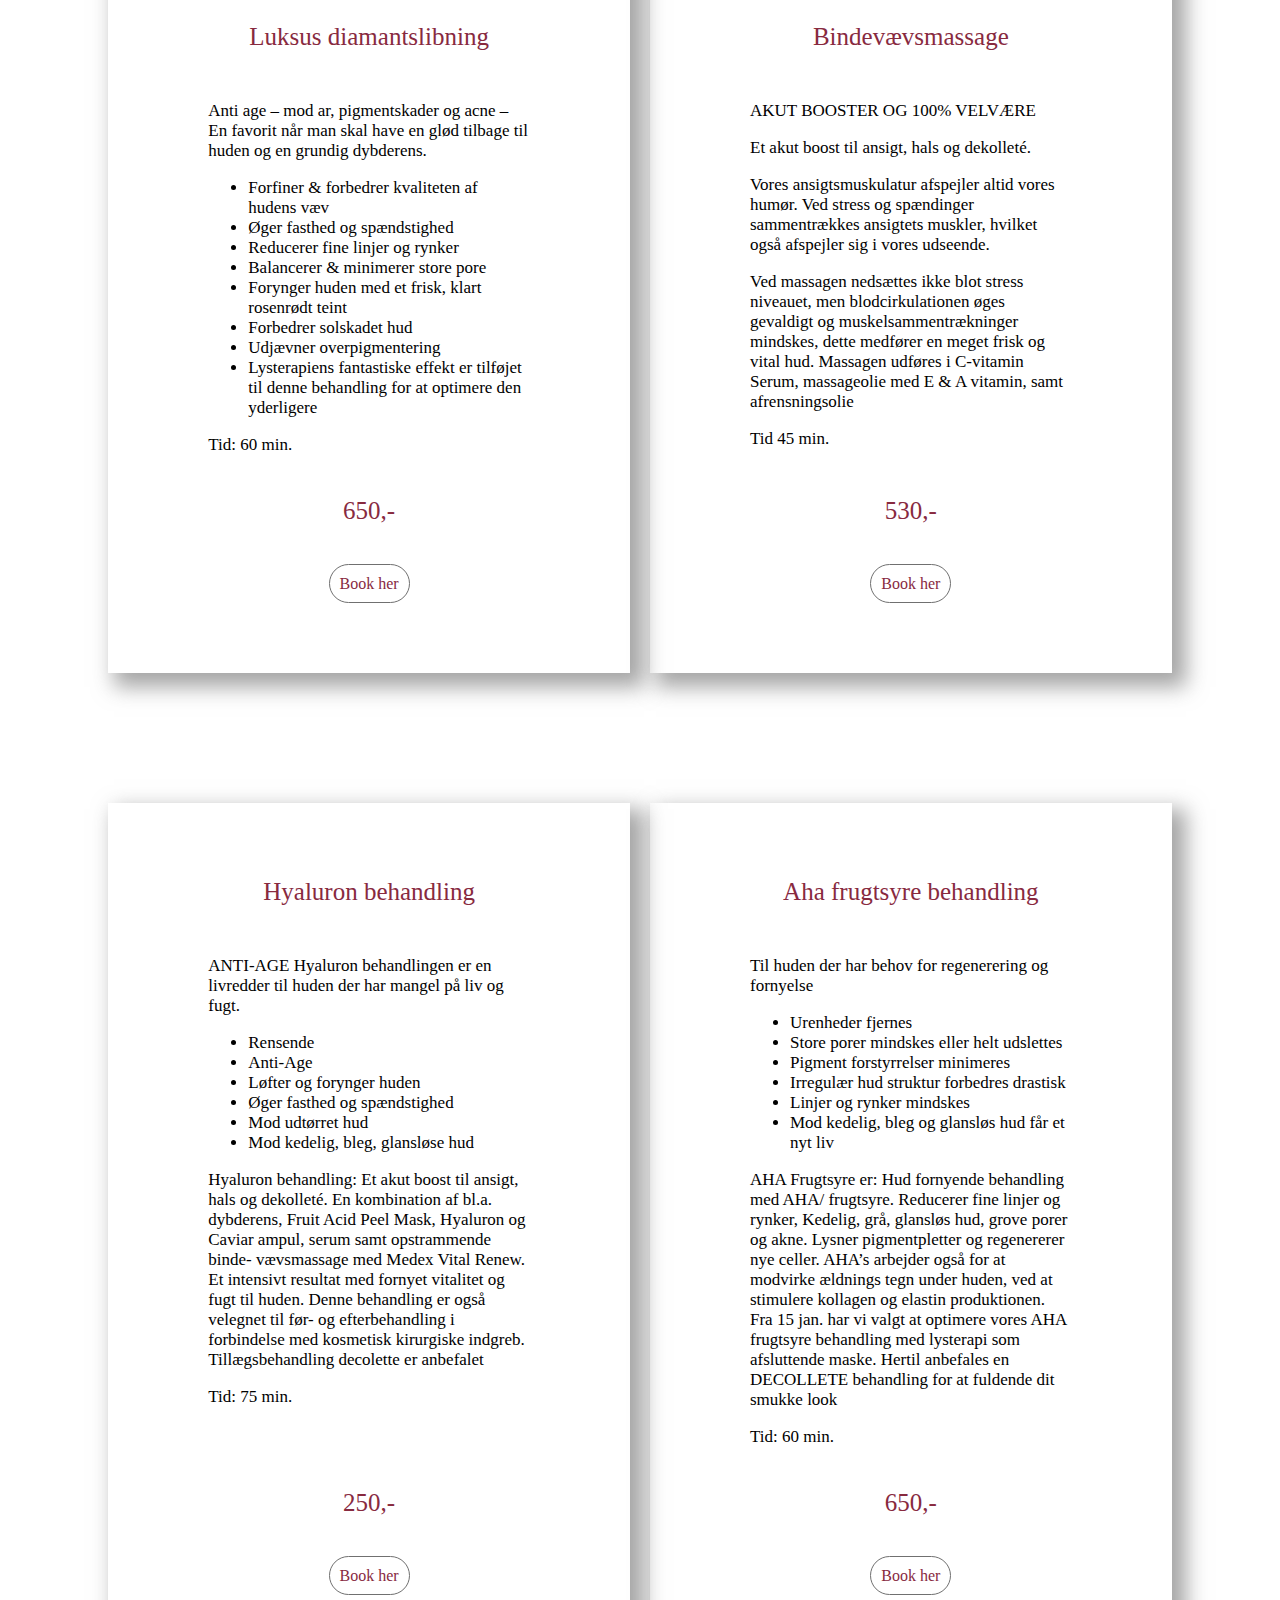
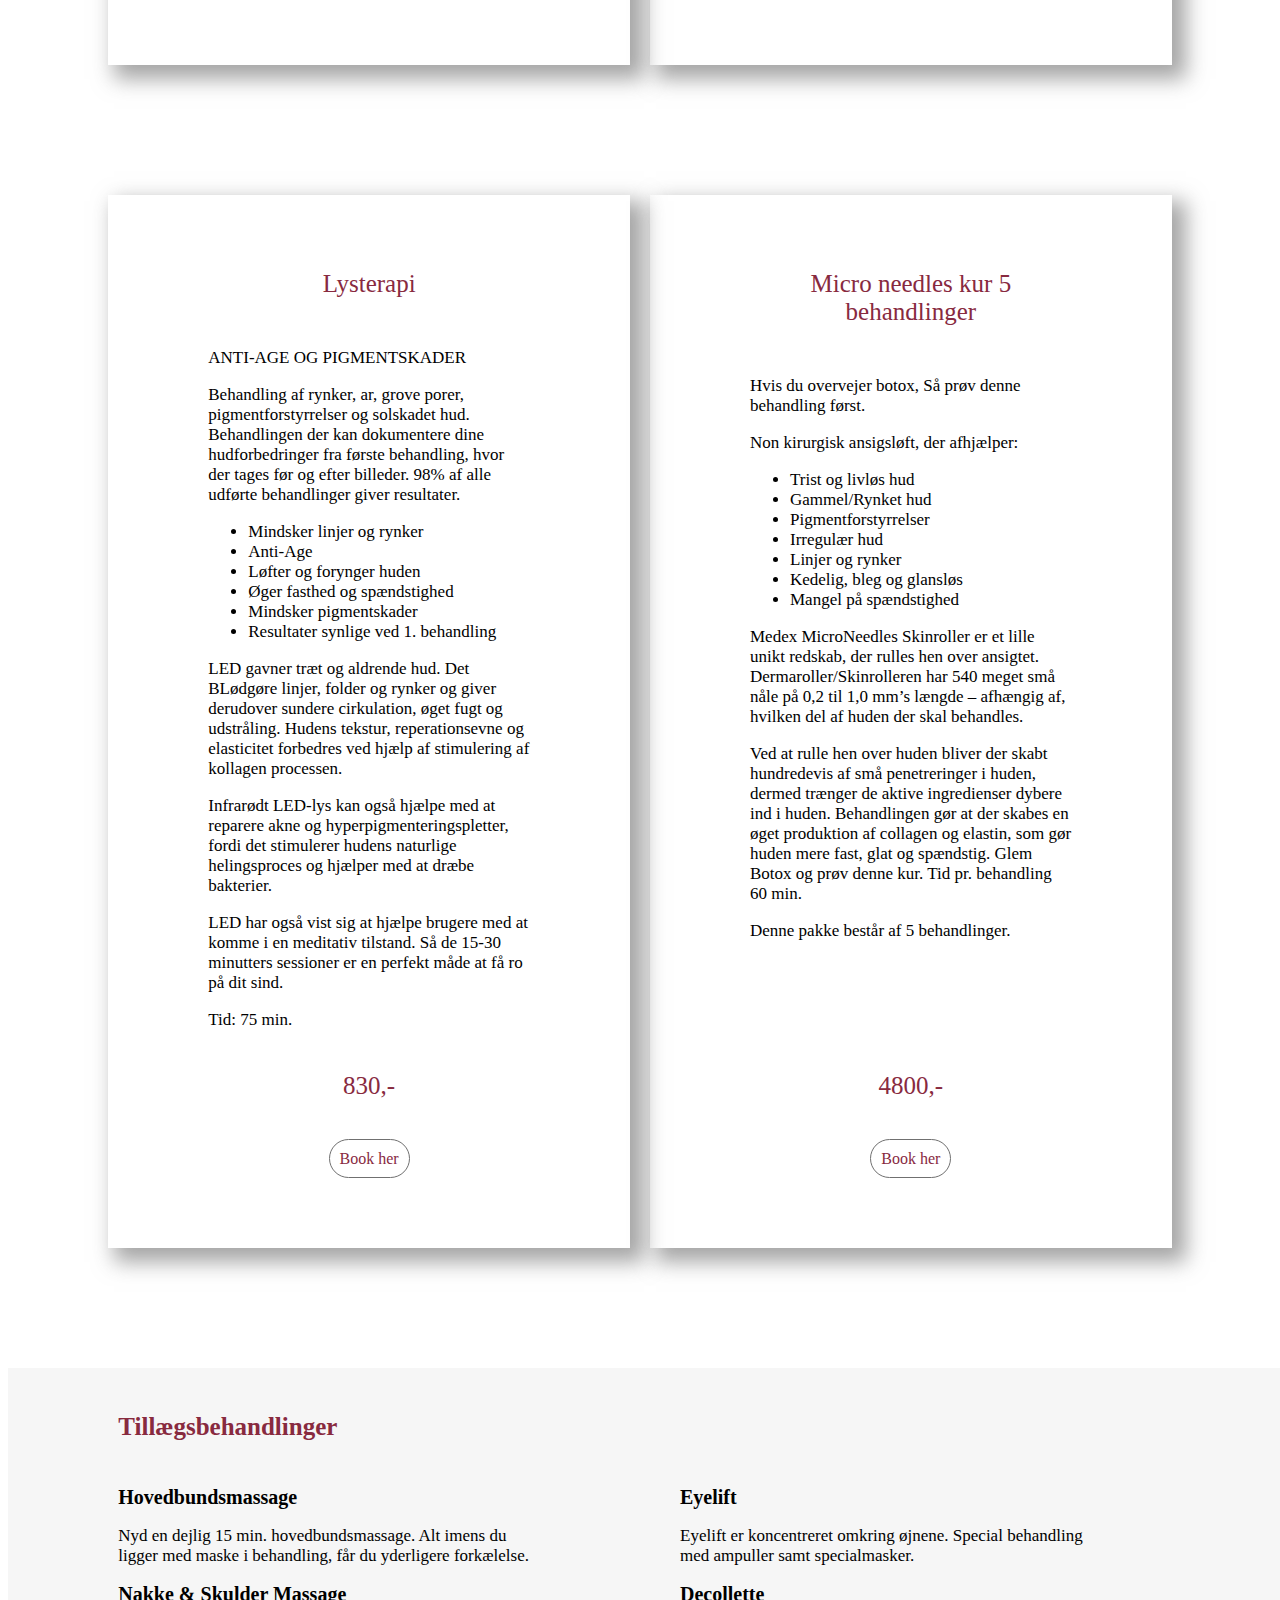
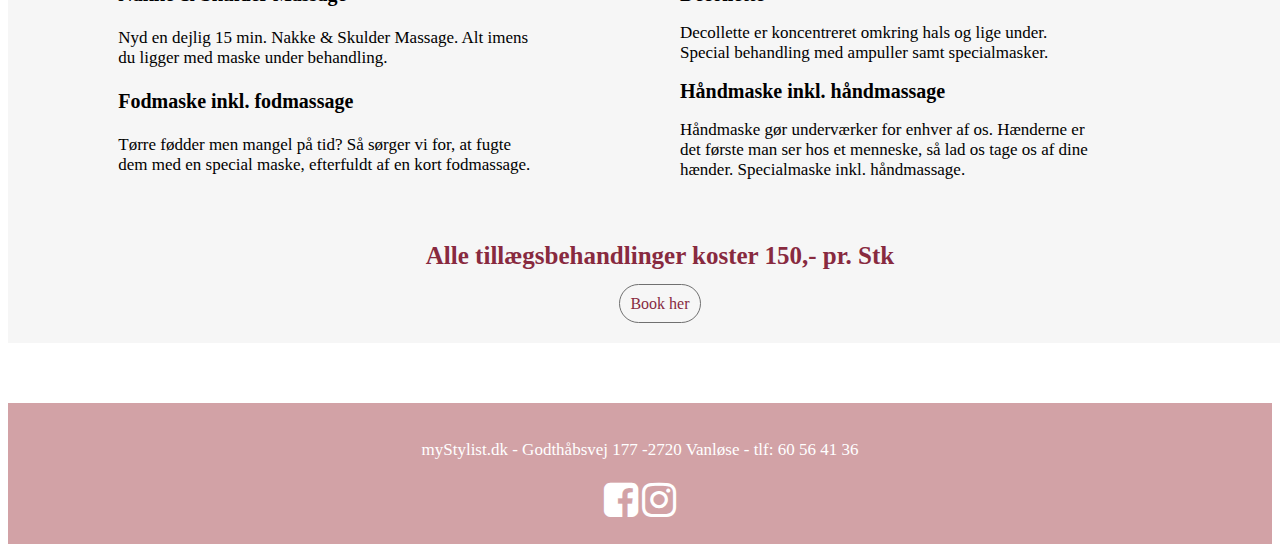
==== commit 4d7c4e9f: "fejlrettelser og prikker" ====
--- a/ansigtsbehandlinger.html
+++ b/ansigtsbehandlinger.html
@@ -115,9 +115,8 @@
 		<section class="pakkeB">
 		<article class="pakkebeskrivelser">
 				<h3>Klassisk ansigtsbehandling</h3>
-				<p>Daglig vedligeholdelse
-				Den klassiske til alle hudtyper
-				Denne behandling er til dig der generelt er god til at behandle egen hud, dig der giver den hvad den har brug for. Vi sørger for, at optimere og gennemgå huden. 
+				<p> Denne behanling er en del af den daglig vedligeholdelse og er en klassisker til alle hudtyper
+				Denne behandling er til dig der generelt er god til at behandle egen hud, dig der giver den hvad den har brug for. Vi sørger for at optimere og gennemgå huden. 
 			</p>
 			<ul> 
 				<li>Afrens </li>
@@ -142,19 +141,19 @@
 		<h3>Luksus diamantslibning</h3>
 			<p>Anti age – mod ar, pigmentskader og acne – 
 			En favorit når man skal have en glød tilbage 
-			til huden, og en grundig dybderens. 
+			til huden og en grundig dybderens. 
 		</p>
 			<ul> 
 				<li> Forfiner & forbedrer kvaliteten af hudens 
 				væv </li>
 				<li>Øger fasthed og spændstighed</li>
-				<li> Reducerer fine liner og rynker</li>
+				<li> Reducerer fine linjer og rynker</li>
 				<li>Balancerer & minimerer store pore</li>
 				<li> Forynger huden med et frisk, klart 
 				rosenrødt teint</li>
-				<li>Forbedrer Solskadet hud</li>
-				<li>Udjævner over pigmentering</li>
-				<li> Lysterapiens fantastiske effekt er tilføjet 
+				<li>Forbedrer solskadet hud</li>
+				<li>Udjævner overpigmentering</li>
+				<li> Lysterapiens fantastiske effekt er tilføjet til
 					denne behandling for at optimere den 
 					yderligere</li>
 			</ul>
@@ -179,7 +178,7 @@
 				<p>
 				Vores ansigtsmuskulatur afspejler altid vores humør. Ved stress og spændinger sammentrækkes ansigtets muskler, hvilket også afspejler sig i vores udseende.
 			</p>
-			<p>Ved massagen nedsættes ikke blot et stress niveau, men blodcirkulationen øges gevaldigt og muskelsammentrækninger mindskes, dette medfører en meget frisk og vital hud. Massagen udføres i C-vitamin Serum, massageolie med E & A vitamin, samt afrensningsolie
+			<p>Ved massagen nedsættes ikke blot stress niveauet, men blodcirkulationen øges gevaldigt og muskelsammentrækninger mindskes, dette medfører en meget frisk og vital hud. Massagen udføres i C-vitamin Serum, massageolie med E & A vitamin, samt afrensningsolie
 				</p>
 				<p> Tid 45 min. </p>
 
@@ -197,7 +196,7 @@
 		<h3>Hyaluron behandling</h3>
 			<p>ANTI-AGE 
 Hyaluron behandlingen er en livredder til 
-huden de har mangel på liv og fugt.
+huden der har mangel på liv og fugt.
 		</p>
 			
 				<ul> 
@@ -205,8 +204,8 @@
 				<li>Anti-Age</li>
 				<li>Løfter og forynger huden</li>
 				<li>Øger fasthed og spændstighed</li>
-				<li>Mod Udtørret hud</li>
-				<li>Kedelig, bleg, glansløse hud</li>
+				<li>Mod udtørret hud</li>
+				<li>Mod kedelig, bleg, glansløse hud</li>
 			</ul>
 			
 			
@@ -217,11 +216,11 @@
 				Acid Peel Mask, Hyaluron og Caviar ampul, 
 				serum samt opstrammende binde-
 				vævsmassage med Medex Vital Renew. Et 
-				intensivt re-sultat med fornyet vitalitet og 
-				fugt til huden. Denne be-handling er også 
+				intensivt resultat med fornyet vitalitet og 
+				fugt til huden. Denne behandling er også 
 				velegnet til før- og efterbehandling i 
 				forbindelse med kosmetisk kirurgiske 
-				indgreb. tillægsbehandling decolette er 
+				indgreb. Tillægsbehandling decolette er 
 				anbefalet</p>
 
 		<p>Tid: 75 min. </p>
@@ -235,7 +234,7 @@
 	  
 	  <section class="pakkeB">
 		<article class="pakkebeskrivelser">
-		<h3>Aha frugtsyre</h3>
+		<h3>Aha frugtsyre behandling</h3>
 			<p>Til huden der har behov for regenerering og 
 fornyelse
 		</p>
@@ -246,22 +245,22 @@
 				<li>Pigment forstyrrelser minimeres</li>
 				<li>Irregulær hud struktur forbedres drastisk</li>
 				<li>Linjer og rynker mindskes</li>
-				<li>Kedelig, bleg, glansløse hud får et nyt liv</li>
+				<li>Mod kedelig, bleg og glansløs hud får et nyt liv</li>
 			</ul>
 			
 			
 				<p>
 				AHA Frugtsyre er:
-				Hud Fornyende behandling med AHA/
-				frugtsyre. Reducere fine linjer og rynker, 
-				Kedelig, grå, glansløs hud, grove pore og 
-				Akne. Lysner pigmentpletter og regenerere 
+				Hud fornyende behandling med AHA/
+				frugtsyre. Reducerer fine linjer og rynker, 
+				Kedelig, grå, glansløs hud, grove porer og 
+				akne. Lysner pigmentpletter og regenererer 
 				nye celler. AHA’s arbejder også for at 
 				modvirke ældnings tegn under huden, ved at 
 				stimulere kollagen og elastin produktionen. 
 				Fra 15 jan. har vi valgt at optimere vores 
-				AHA frugtsyre med lysterapien som 
-				aflsuttende maske.
+				AHA frugtsyre behandling med lysterapi som 
+				afsluttende maske.
 				Hertil anbefales en DECOLLETE 
 				behandling for at fuldende dit smukke look</p>
 
@@ -282,47 +281,46 @@
 			<p>
 			
 				Behandling af rynker, ar, grove porer, 
-				pigmentforstyrrelser, solskadet hud. 
+				pigmentforstyrrelser og solskadet hud. 
 				Behandlingen der kan dokumentere dine 
-				hudforbedringer fra første behandling hvor 
+				hudforbedringer fra første behandling, hvor 
 				der tages før og efter billeder.
 				98% af alle udførte behandlinger giver 
 				resultater.
 						</p>
 			
 				<ul> 
-				<li>Linjer og rynker </li>
+				<li>Mindsker linjer og rynker </li>
 				<li>Anti-Age</li>
 				<li>Løfter og forynger huden</li>
 				<li>Øger fasthed og spændstighed</li>
 				<li>Mindsker pigmentskader</li>
-				<li>Resultater synlige v. 1 behandling</li>
-			</ul>
-			
-			
-				<p>
-
-				LED gavner træt, aldrende hud: det hjælper 
-				med blødgøring af linjer, folder
-				og rynker, sundere cirkulation, øget fugt og 
-				udstråling, hurtigere hud
-				reparation, forbedret elasticitet og hud 
-				tekstur samt stimulering af kollagen
-				processen. Infrarødt LED-lys kan også 
-				hjælpe med at reparere acne og
-				hyperpigmenterings pletter, fordi det 
+				<li>Resultater synlige ved 1. behandling</li>
+			</ul>
+			
+			
+				<p>
+
+				LED gavner træt og aldrende hud. 
+				Det BLødgøre linjer, folder
+				og rynker og giver derudover sundere cirkulation, øget fugt og 
+				udstråling. Hudens tekstur, reperationsevne og elasticitet forbedres ved hjælp af
+				stimulering af kollagen processen. 
+				</p>
+			
+				<p>	
+				Infrarødt LED-lys kan også 
+				hjælpe med at reparere akne og
+				hyperpigmenteringspletter, fordi det 
 				stimulerer hudens naturlige helingsproces
-				og hjælper med at dræbe bakterier 
-				forårsaget af acne.</p>
-			
-				<p>
-				Ikke alene er LED Lysterapi masken 
-				effektiv, LED har 
+				og hjælper med at dræbe bakterier.</p>
+			
+				<p>
+				LED har 
 				også vist sig at hjælpe brugere med at
-				komme i en meditativ tilstand, så de 15-30 
+				komme i en meditativ tilstand. Så de 15-30 
 				minutters sessioner er en perfekt
-				måde at få ro på dit sind og kan være mere 
-				afslappende end en lang lur.
+				måde at få ro på dit sind.
 								</p>
 
 		<p>Tid: 75 min. </p>
@@ -338,36 +336,36 @@
 		<article class="pakkebeskrivelser">
 		<h3>Micro needles kur 5 behandlinger</h3>
 			<p>Hvis du overvejer botox, Så prøv denne behandling først. </p>
-			<p>Non kirurgisk ansigsløft
+			<p>Non kirurgisk ansigsløft, der afhjælper:
 		</p>
 			
 				<ul> 
-				<li> Trist og livløs</li>
-				<li>Gammel/Rynket</li>
-				<li>Pigment forstyrrelse</li>
+				<li>Trist og livløs hud</li>
+				<li>Gammel/Rynket hud</li>
+				<li>Pigmentforstyrrelser</li>
 				<li>Irregulær hud</li>
 				<li>Linjer og rynker</li>
-				<li>Kedelig, bleg, glansløse</li>
+				<li>Kedelig, bleg og glansløs</li>
 				<li>Mangel på spændstighed</li>
 			</ul>
 			
 			
 				<p>
 				Medex MicroNeedles Skinroller er et lille 
-				unikt redskab der rulles hen over ansigtet. 
+				unikt redskab, der rulles hen over ansigtet. 
 				Dermaroller/Skinrolleren har 540 meget 
 				små nåle på 0,2 til 1,0 mm’s længde – 
-				afhængig af hvilken del af huden der skal 
+				afhængig af, hvilken del af huden der skal 
 				behandles.</p>
 			
 			<p>
 				Ved at rulle hen over huden bliver der skabt 
-				hundredevis af små penetreringer i huden. 
-				De aktive ingredienser der dermed trænge 
+				hundredevis af små penetreringer i huden, 
+				dermed trænger de aktive ingredienser  
 				dybere ind i huden. Behandlingen gør at der 
 				skabes en øget produktion af collagen og 
 				elastin, som gør huden mere fast, glat og 
-				spændstig. Glem Botox kvinde og prøv 
+				spændstig. Glem Botox og prøv 
 				denne kur. Tid pr. behandling 60 min.
 
 				 </p>
@@ -389,29 +387,29 @@
 		
       <section class="tillagsek1">
         <h4 id="tillagnavn1">Hovedbundsmassage</h4>
-        <p id="tillagbeskrivelse1">Nyd en dejlig 15 min. hovedbundsmassage alt imens du ligger med maske i behandling, får du yderligere forkælelse. 
-Ydes kun ifbm. med Ansigtsbehandlinger.</p>
+        <p id="tillagbeskrivelse1">Nyd en dejlig 15 min. hovedbundsmassage. Alt imens du ligger med maske i behandling, får du yderligere forkælelse. 
+ </p>
         <h4 id="tillagnavn2">Nakke & Skulder Massage</h4>
-        <p id="tillagbeskrivelse2">Nyd en dejlig 15 min. Nakke & Skulder Massage alt imens du ligger med maske under behandling. 
-Ydes kun ifbm. med Ansigtsbehandlinger.</p>
+        <p id="tillagbeskrivelse2">Nyd en dejlig 15 min. Nakke & Skulder Massage. Alt imens du ligger med maske under behandling. 
+ </p>
         <h4 id="tillagnavn3">Fodmaske inkl. fodmassage</h4>
-        <p id="tillagbeskrivelse3">Tør fødder men mangel på tid for at gøre noget, så sørger vi for, at fugte dem med en special maske og efterfuldt af en kort fodmassage.
-Ydes kun ifbm. med Ansigtsbehandlinger.</p>
+        <p id="tillagbeskrivelse3">Tørre fødder men mangel på tid? Så sørger vi for, at fugte dem med en special maske, efterfuldt af en kort fodmassage.
+ </p>
      
       </section>
 			
 		   <section class="tillagsek2">
         <h4 id="tillagnavn4">Eyelift</h4>
-        <p id="tillagbeskrivelse4">Eyelift er koncentreret omkring øjnene Special behandling med ampuller samt special masker.
-Ydes kun ifbm. med Ansigtsbehandlinger.</p>
+        <p id="tillagbeskrivelse4">Eyelift er koncentreret omkring øjnene. Special behandling med ampuller samt specialmasker.
+ </p>
         <h4 id="tillagnavn5">Decollette</h4>
-        <p id="tillagbeskrivelse5">Decollette er koncentreret omkring hals og lige under. Special behandling med ampuller samt special masker.
-Ydes kun ifbm. med Ansigtsbehandlinger.
+        <p id="tillagbeskrivelse5">Decollette er koncentreret omkring hals og lige under. Special behandling med ampuller samt specialmasker.
+ 
 
 </p>
         <h4 id="tillagnavn6">Håndmaske inkl. håndmassage</h4>
         <p id="tillagbeskrivelse6">Håndmaske gør underværker for enhver af os. Hænderne er det første man ser hos et menneske, så lad os tage os af dine hænder. Specialmaske inkl. håndmassage.
-Ydes kun ifbm. med Ansigtsbehandlinger.
+ 
 
 </p>
      
@@ -424,7 +422,7 @@
 	  </section>
 	</div>
 <footer>
-  <p> myStylist.dk - Godthåbsvej 177 -2720 Vanløse - tlf: XXXXXXXX</p>
+  <p> myStylist.dk - Godthåbsvej 177 -2720 Vanløse - tlf: 60 56 41 36</p>
 <a href="https://www.facebook.com/myStylist.stylist"> <i class="fa fa-facebook-square" aria-hidden="true"></i></a>
 <a href="https://www.instagram.com/mystylist/"> <i class="fa fa-instagram" aria-hidden="true"></i></a>	
 </footer>
--- a/styles.css
+++ b/styles.css
@@ -1,6 +1,8 @@
 @charset "UTF-8";
 /* CSS Document */
 /*skriftypeændringer!!----------------------------------------------------------------------*/
+
+
 
 
 body {
@@ -19,8 +21,18 @@
 	
 }
 
+.priser h3 {
+	color:#882A3F;
+	
+}
+
+
 h1 {
 	font-size: 25px;
+}
+
+h2 {
+	font-size: 20px;
 }
 
  h3 {
@@ -85,7 +97,7 @@
 /* booking info på flere sider (med tlf nummer) ------------------------------------------- */
 	
 .info {
-	
+	margin-top: 40px;
 	text-align: center;
 }
 .tlf {
@@ -96,6 +108,7 @@
 .mereinfo {
 	grid-column: 1/ span 14;
 	text-align: center;
+	
 }
 
 .link {
@@ -339,23 +352,38 @@
 	padding-bottom: 50px;
 	margin-right: 5px;
 	width: 100%;
-}
+	width: 100%;
+}
+
+.covidbox ul {
+	grid-column: 1 / span 7;
+	margin: 0;
+}
+
+
 .covidbox h2 {
 text-align: center;
 grid-column: 2 / span 5;
 }
 
-.covidbox p, .covidbox h4 {
+.covidbox ul, .covidbox h4 {
 
 grid-column: 2 / span 5;
 	margin: 5px;;
 }
 
 .covidbillede {
-	text-align: center;
+
+		display: block;
+	margin-right: auto;
+	margin-left: auto;
 	grid-column: 2 / span 5;
 	margin-top: 20px;
 	
+}
+
+.covidbillede img {
+	width: 100%;
 }
 
 .volkommenbox {
@@ -374,14 +402,21 @@
 .volkommenbox p {
 grid-column: 2 / span 5;
 margin: 0;
+	width: 100%;
 }
 
 
 .volkommenbillede {
-text-align: center;
+	display: block;
+	margin-right: auto;
+	margin-left: auto;
 	grid-column: 2 / span 5;
 	margin-top: 20px;
 	
+}
+
+.volkommenbillede img {
+	width: 100%;
 }
 
 
@@ -502,6 +537,27 @@
 	
 }
 
+.priser h4 {
+	margin:0;
+}
+
+.horizontal_dotted_line {
+  display: flex;
+  width: 100%;
+  padding: 0px;
+} 
+.horizontal_dotted_line:after {
+  border-bottom: 2px dotted black;
+  content: '';
+  flex: 1;
+	margin-left: 10px;
+	margin-bottom: 6px;
+	
+}
+
+
+
+
 
 
 
@@ -730,7 +786,7 @@
 	grid-column: 2/ span 6;
 	display: grid;
 	grid-template-columns: 8fr 2fr;
-		grid-template-rows: repeat(6, [row-start] 1fr);
+	grid-template-rows: repeat(15, [row-start] 1fr);
 	margin:0px;
 	
 }
@@ -756,21 +812,36 @@
 
 }
 
-#brynpris1, #brynpris6 {
+#brynnavn1, #brynpris1 {
+	grid-row: 1/ span 1;
+}
+#brynnavn2, #brynpris2 {
+	grid-row: 4/ span 1;
+}
+#brynnavn3, #brynpris3 {
+	grid-row: 7/ span 1;
+}
+#brynnavn4, #brynpris4 {
+	grid-row: 10/ span 1;
+}
+
+#brynnavn5, #brynpris5 {
+	grid-row: 13/ span 1;
+}
+
+
+
+ #brynpris6 {
 	grid-row: 1/ span 1;
 	color:#882A3F;
 }
 
-#brynpris2 {
-	grid-row: 2/ span 1;
-}
-#brynpris3, #brynpris7{
+
+ #brynpris7{
 	grid-row: 3/ span 1;
 }
-#brynpris4 {
-	grid-row: 4/ span 1;
-}
-#brynpris5, #brynpris8 {
+
+ #brynpris8 {
 	grid-row: 5/ span 1;
 }
 
@@ -790,7 +861,7 @@
 	display: grid;
 	grid-template-columns: 8fr 2fr;
 	grid-template-rows: repeat(9, [row-start] minmax(min-content, max-content));
-	margin:0;	
+	margin-bottom:50px;	
 }
 
 	#voksnavn1, #voksnavn2, #voksnavn3, #voksnavn4, #voksnavn5, #voksnavn6, #voksnavn7, #voksnavn8, #voksnavn9, #voksnavn10, #voksnavn11, #voksnavn12, #voksnavn13, #voksnavn14, #voksnavn15, #voksnavn16, #voksnavn17, #voksnavn18, #voksnavn19 {
@@ -841,19 +912,28 @@
 
 
 /* bryllup side prisliste  ----------------------------------------------------------------------------------------------------------------------- */
+	
 #proveoverskrift {
-	grid-column: 2/ span 6;
+	grid-column: 2/ span 5;
+	grid-row: 1 / span 1;
 }
 #pigeoverskrift {
-	grid-column: 8/ span 6;
-}
+	display:none;
+	
+}
+#pigeoverskrift2 {
+	display: block;
+	grid-column: 8/ span 5;
+	
+}
+	
 
 .provesek1 {
 	grid-column: 2/ span 6;
 	display: grid;
 	grid-template-columns: 8fr 2fr;
 		grid-template-rows: repeat(6, [row-start] minmax(min-content, max-content));
-	margin: 20px 20px 20px 0px;
+	margin:0px;
 	
 }
 
@@ -863,7 +943,7 @@
 	display: grid;
 	grid-template-columns: 8fr 2fr;
 	grid-template-rows: repeat(6, [row-start] minmax(min-content, max-content));
-	margin: 20px 0px 20px 20px;
+	margin: 0;
 	
 }
 
@@ -926,7 +1006,7 @@
 	display: grid;
 	grid-template-columns: 8fr 2fr;
 		grid-template-rows: repeat(2, [row-start] minmax(min-content, max-content));
-	margin: 20px 20px 20px 0px;
+	margin: 0;
 	
 }
 
@@ -991,6 +1071,11 @@
 #konfpris1, #konfpris3{
 	grid-row: row-start/ span 1;
 }
+
+#konfpris2{
+	grid-row: 3/ span 1;
+}
+
 
 
 /* styling ansigstbehandlinger prisliste -----------------------------------------------------------------------------------------------------------*/
@@ -1112,7 +1197,13 @@
 	text-align: center;
 }
 
-
+.klinikfoto {
+	width: 100%;
+}
+
+.kort {
+	width: 100%;
+}
 
 .kontakt {
 	grid-column: 1 / span 14;
@@ -1171,6 +1262,10 @@
 }
 
 
+.underskrift {
+	width: 50px;
+}
+
 
 @media only screen and (min-width: 600px) {
 
@@ -1179,6 +1274,10 @@
 	font-size: 60px;
 }
 
+	h2 {
+	font-size: 20px;
+}
+	
 h3 {
 	font-size: 25px;
 	
@@ -1302,10 +1401,9 @@
 }
 
 
-.covidbillede {
-	text-align: center;
-}
-
+
+
+	
 .volkommenbox {
 	grid-column: 8 / span 7;
 	}
@@ -1399,6 +1497,7 @@
 	grid-template-columns: repeat(14, [col-start] 1fr);
 	margin: 60px 0 60px 0 ;
 	padding-bottom: 30px;
+	width: 100%;
 	
 }
 	
@@ -1444,6 +1543,20 @@
 	grid-column: 9 / span 4;
 	text-align: center;
 }
+	
+
+#pigeoverskrift {
+	display: block;
+	grid-column: 8/ span 5;
+	
+}
+	
+#pigeoverskrift2 {
+	display: none;
+	
+}
+	
+	
 
 /* slideshow ------------------------------------------------*/	
 	
--- a/navstyles.css
+++ b/navstyles.css
@@ -71,24 +71,20 @@
 
 @media screen and (max-width: 600px){
 	
+	 .nav a.icon {
+    float: right;
+    display: block;
+	 
+  }
 	
-	
-	.nav {
-	justify-content: flex-start;
-	margin-left: 0;
-		
-		
-	}
   .nav a:not(:first-child), .dropdown .dropbtn {
     display: none;
 	
   }
-  .nav a.icon {
-    float: right;
-    display: block;
-	 
-  }
-
+ .nav {
+	justify-content: flex-start;
+	margin-left: 0;
+}
   .nav.mobile {
     position: relative;
 	display: block;
